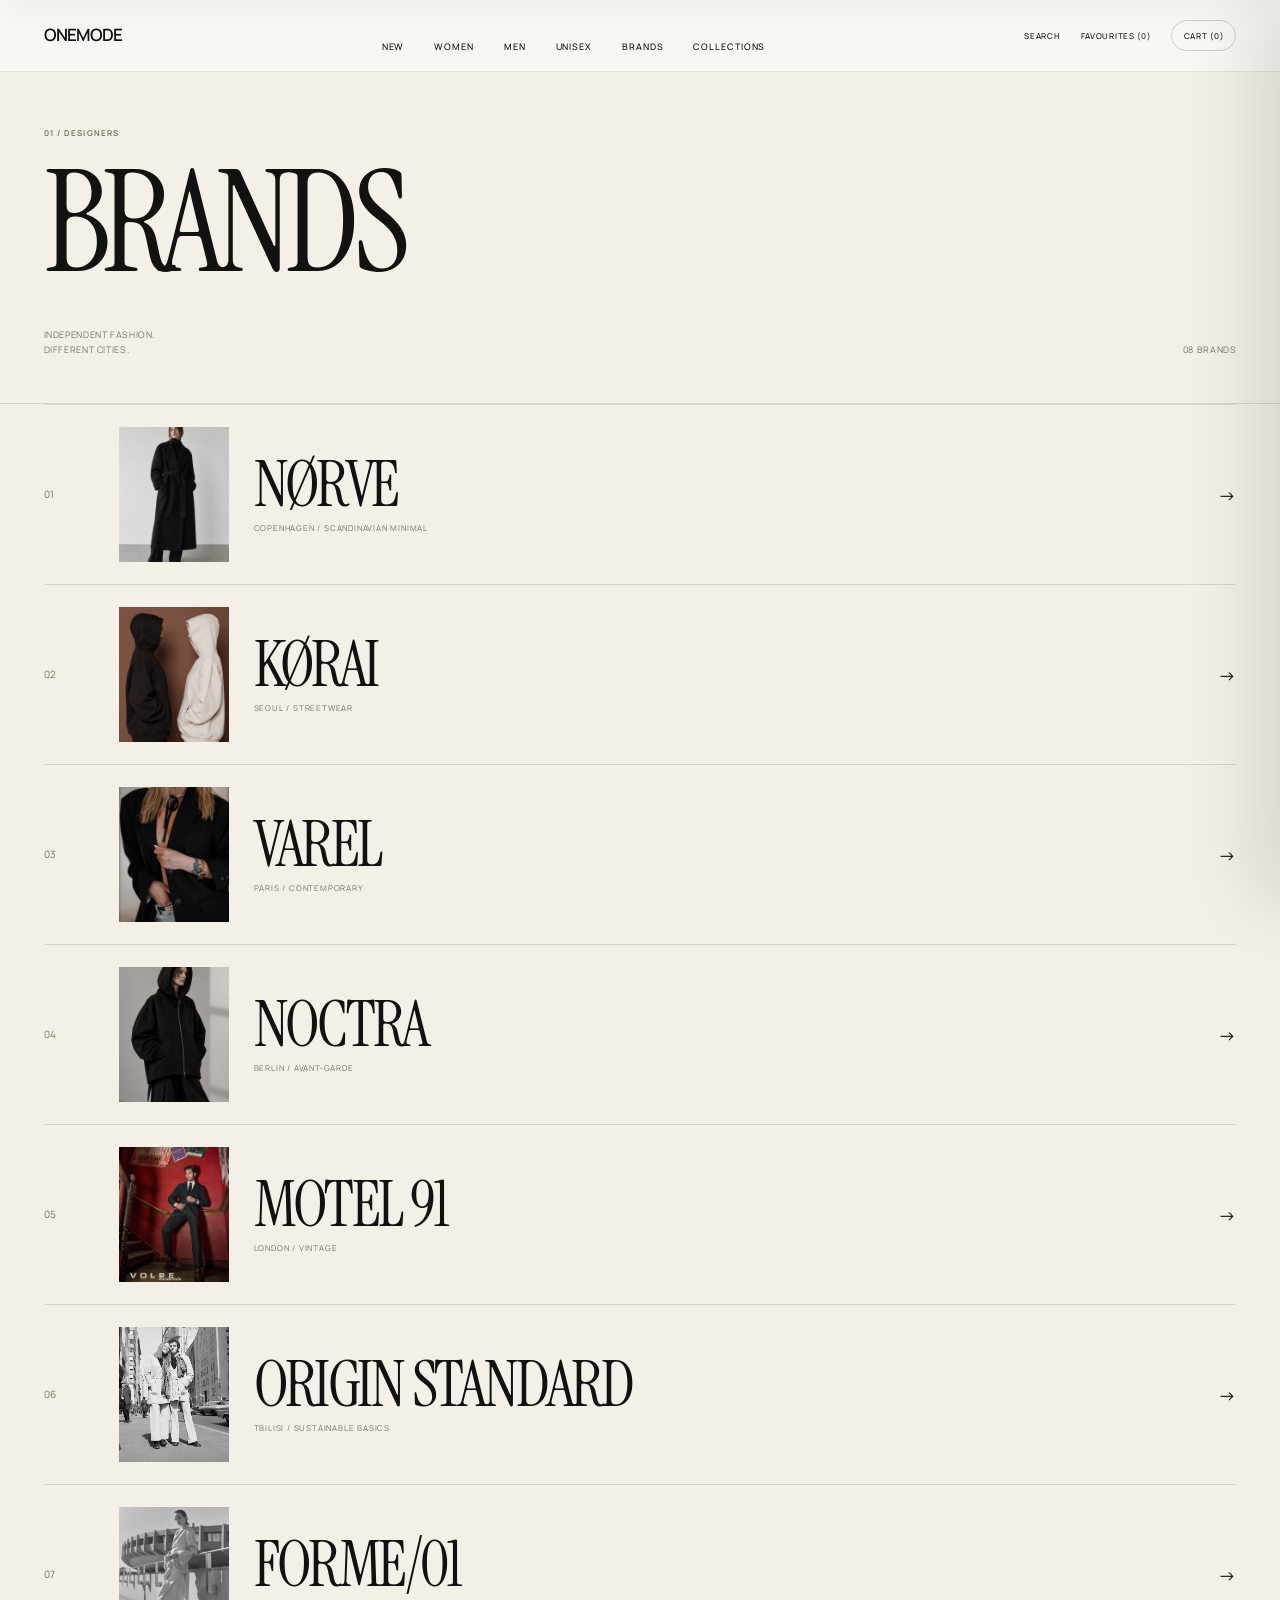
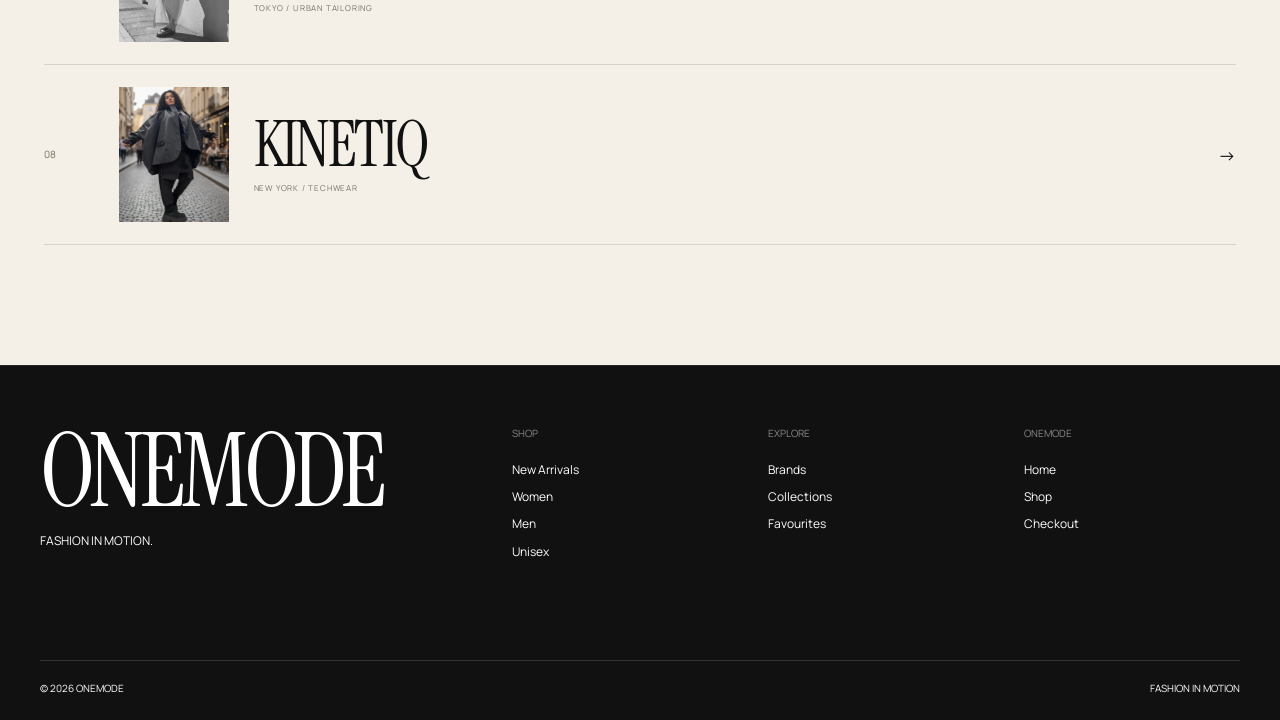
==== brands.html @ fbd58524 "Initial ONEMODE website" ====
<!DOCTYPE html>

<html lang="en">
<head>
<meta charset="utf-8"/>
<meta content="width=device-width, initial-scale=1.0" name="viewport"/><meta content="Discover independent fashion brands from Copenhagen, Seoul, Paris, Berlin, London, Tbilisi, Tokyo and New York." name="description"/>
<title>Brands - ONEMODE</title>
<link href="style.css" rel="stylesheet"/>
<link rel="preconnect" href="https://fonts.googleapis.com">
<link rel="preconnect" href="https://fonts.gstatic.com" crossorigin>

<link
    href="https://fonts.googleapis.com/css2?family=Instrument+Serif:ital@0;1&family=Manrope:wght@400;500;600&display=swap"
    rel="stylesheet"
>
</head>
<body>
<header>
<a class="logo" href="index.html">ONEMODE</a>
<nav>
<a href="shop.html?category=new">NEW</a>
<a href="shop.html?category=women">WOMEN</a>
<a href="shop.html?category=men">MEN</a>
<a href="shop.html?category=unisex">UNISEX</a>
<a href="brands.html">BRANDS</a>
<a href="collections.html">COLLECTIONS</a>
</nav>
<div class="header-actions">
<button id="search-btn" type="button">
                SEARCH
            </button>
<button id="favourites-btn" type="button">
                FAVOURITES (<span id="favourite-count">0</span>)
            </button>
<button id="cart-btn" type="button">
                CART (<span id="cart-count">0</span>)
            </button>
</div>
</header>
<main class="brands-page">
<section class="brands-hero">
<p>01 / DESIGNERS</p>
<h1>BRANDS</h1>
<div class="brands-hero-bottom">
<p>
                    INDEPENDENT FASHION.<br/>
                    DIFFERENT CITIES.
                </p>
<span>08 BRANDS</span>
</div>
</section>
<section class="all-brands-list">
<a class="all-brand-row" href="shop.html?brand=nrove">
<span>01</span><div class="all-brand-image"><img alt="NØRVE fashion" decoding="async" loading="lazy" src="assets/nrove-coat.jpg"/></div>
<div>
<h2>NØRVE</h2>
<p>
                        COPENHAGEN / SCANDINAVIAN MINIMAL
                    </p>
</div>
<span>→</span>
</a>
<a class="all-brand-row" href="shop.html?brand=korai">
<span>02</span><div class="all-brand-image"><img alt="KØRAI fashion" decoding="async" loading="lazy" src="assets/korai-hoodie.jpg"/></div>
<div>
<h2>KØRAI</h2>
<p>
                        SEOUL / STREETWEAR
                    </p>
</div>
<span>→</span>
</a>
<a class="all-brand-row" href="shop.html?brand=varel">
<span>03</span><div class="all-brand-image"><img alt="VAREL fashion" decoding="async" loading="lazy" src="assets/varel-blazer.jpg"/></div>
<div>
<h2>VAREL</h2>
<p>
                        PARIS / CONTEMPORARY
                    </p>
</div>
<span>→</span>
</a>
<a class="all-brand-row" href="shop.html?brand=noctra">
<span>04</span><div class="all-brand-image"><img alt="NOCTRA fashion" decoding="async" loading="lazy" src="assets/noctra-hood-jacket.jpg"/></div>
<div>
<h2>NOCTRA</h2>
<p>
                        BERLIN / AVANT-GARDE
                    </p>
</div>
<span>→</span>
</a>
<a class="all-brand-row" href="shop.html?brand=motel91">
<span>05</span><div class="all-brand-image"><img alt="MOTEL 91 fashion" decoding="async" loading="lazy" src="assets/category-men.jpg"/></div>
<div>
<h2>MOTEL 91</h2>
<p>
                        LONDON / VINTAGE
                    </p>
</div>
<span>→</span>
</a>
<a class="all-brand-row" href="shop.html?brand=origin">
<span>06</span><div class="all-brand-image"><img alt="ORIGIN STANDARD fashion" decoding="async" loading="lazy" src="assets/category-unisex.jpg"/></div>
<div>
<h2>ORIGIN STANDARD</h2>
<p>
                        TBILISI / SUSTAINABLE BASICS
                    </p>
</div>
<span>→</span>
</a>
<a class="all-brand-row" href="shop.html?brand=forme01">
<span>07</span><div class="all-brand-image"><img alt="FORME/01 fashion" decoding="async" loading="lazy" src="assets/spotlight-forme.png"/></div>
<div>
<h2>FORME/01</h2>
<p>
                        TOKYO / URBAN TAILORING
                    </p>
</div>
<span>→</span>
</a>
<a class="all-brand-row" href="shop.html?brand=kinetiq">
<span>08</span><div class="all-brand-image"><img alt="KINETIQ fashion" decoding="async" loading="lazy" src="assets/techwear.png"/></div>
<div>
<h2>KINETIQ</h2>
<p>
                        NEW YORK / TECHWEAR
                    </p>
</div>
<span>→</span>
</a>
</section>
</main>
<!-- CART OVERLAY -->
<footer>
<div class="footer-top">
<div class="footer-brand">
<h2>ONEMODE</h2>
<p>FASHION IN MOTION.</p>
</div>
<div class="footer-column">
<p>SHOP</p>
<a href="shop.html?category=new">New Arrivals</a>
<a href="shop.html?category=women">Women</a>
<a href="shop.html?category=men">Men</a>
<a href="shop.html?category=unisex">Unisex</a>
</div>
<div class="footer-column">
<p>EXPLORE</p>
<a href="brands.html">Brands</a>
<a href="collections.html">Collections</a>
<a href="favourites.html">Favourites</a>
</div>
<div class="footer-column">
<p>ONEMODE</p>
<a href="index.html">Home</a>
<a href="shop.html?category=new">Shop</a>
<a href="checkout.html">Checkout</a>
</div>
</div>
<div class="footer-bottom">
<p>© 2026 ONEMODE</p>
<p>FASHION IN MOTION</p>
</div>
</footer><div class="cart-overlay" id="cart-overlay"></div>
<!-- CART PANEL -->
<aside class="cart-panel" id="cart-panel">
<div class="cart-header">
<h2>YOUR CART</h2>
<button id="cart-close" type="button">
                CLOSE
            </button>
</div>
<div class="cart-items" id="cart-items"></div>
<div class="cart-footer">
<div class="cart-total-row">
<span>TOTAL</span>
<span id="cart-total">
                    $0
                </span>
</div>
<button class="checkout-btn" type="button">
                CHECKOUT →
            </button>
</div>
</aside>
<script src="cart.js"></script>
<script src="products.js"></script>
<script src="script.js"></script>
<script src="favourites.js"></script>
</body>
</html>
---- style.css ----
/* ===================================
   GLOBAL
=================================== */

* {
    margin: 0;
    padding: 0;
    box-sizing: border-box;
}

html {
    scroll-behavior: smooth;
}

body {
    font-family: Arial, sans-serif;
    background-color: #ffffff;
    color: #111111;
}

button,
input {
    font: inherit;
}


/* ===================================
   HEADER
=================================== */

header {
    width: 100%;
    height: 72px;

    display: flex;
    align-items: center;
    justify-content: space-between;

    padding: 0 40px;

    background: #fff;

    border-bottom: 1px solid #e5e5e5;
}

.logo {
    color: #111111;

    font-size: 22px;
    font-weight: 700;

    letter-spacing: -1px;

    text-decoration: none;
}

nav {
    display: flex;
    gap: 28px;
}

nav a {
    color: #111111;

    font-size: 12px;
    font-weight: 500;

    text-decoration: none;
}

.header-actions {
    display: flex;
    gap: 18px;
}

.header-actions button {
    border: none;
    background: none;

    font-size: 11px;

    cursor: pointer;
}



/* ===================================
   FOOTER
=================================== */

footer {
    padding: 60px 40px 24px;

    background: #111;
    color: #fff;
}

.footer-top {
    display: grid;

    grid-template-columns: 2fr 1fr 1fr 1fr;

    gap: 40px;
}

.footer-brand h2 {
    font-size: clamp(50px, 8vw, 120px);

    line-height: 0.9;
    letter-spacing: -0.07em;
}

.footer-brand p {
    margin-top: 14px;

    font-size: 12px;
}

.footer-column {
    display: flex;
    flex-direction: column;

    gap: 10px;
}

.footer-column p {
    margin-bottom: 10px;

    font-size: 10px;

    opacity: 0.5;
}

.footer-column a {
    color: #fff;

    font-size: 12px;

    text-decoration: none;
}

.footer-column a:hover {
    opacity: 0.5;
}

.footer-bottom {
    display: flex;
    justify-content: space-between;

    margin-top: 100px;
    padding-top: 20px;

    border-top: 1px solid #333;

    font-size: 10px;
}


/* ===================================
   SEARCH
=================================== */

.search-panel {
    position: fixed;

    top: 0;
    left: 0;

    width: 100%;
    height: 160px;

    background: #fff;

    border-bottom: 1px solid #ddd;

    z-index: 1000;

    transform: translateY(-100%);

    transition: transform 0.4s ease;
}

.search-panel.active {
    transform: translateY(0);
}

.search-panel-inner {
    height: 100%;

    display: flex;
    align-items: center;

    gap: 30px;

    padding: 0 40px;
}

.search-panel input {
    flex: 1;

    border: none;
    outline: none;

    font-size: 28px;
    font-weight: 500;
}

.search-panel button {
    border: none;

    background: transparent;

    font-size: 11px;

    cursor: pointer;
}

.search-results {
    padding: 0 40px 24px;

    background: #fff;
}

.search-result-item {
    padding: 12px 0;

    border-top: 1px solid #eee;

    display: flex;
    justify-content: space-between;
    align-items: center;

    font-size: 13px;

    cursor: pointer;

    transition: padding-left 0.2s ease;
}

.search-result-item:hover {
    padding-left: 8px;
}

.search-result-item span {
    font-size: 11px;

    opacity: 0.6;
}


/* ===================================
   CART
=================================== */

.cart-overlay {
    position: fixed;

    inset: 0;

    background: rgba(0, 0, 0, 0.25);

    opacity: 0;
    visibility: hidden;

    transition: 0.3s ease;

    z-index: 1999;
}

.cart-overlay.active {
    opacity: 1;
    visibility: visible;
}

.cart-panel {
    position: fixed;

    top: 0;
    right: 0;

    width: 430px;
    max-width: 100%;

    height: 100vh;

    display: flex;
    flex-direction: column;

    background: #fff;

    transform: translateX(100%);

    transition: transform 0.4s ease;

    z-index: 2000;
}

.cart-panel.active {
    transform: translateX(0);
}

.cart-header {
    height: 72px;

    padding: 0 28px;

    display: flex;
    align-items: center;
    justify-content: space-between;

    border-bottom: 1px solid #ddd;
}

.cart-header h2 {
    font-size: 18px;
    font-weight: 500;
}

.cart-header button {
    border: none;

    background: transparent;

    font-size: 10px;

    cursor: pointer;
}

.cart-items {
    flex: 1;

    padding: 24px 28px;

    overflow-y: auto;
}

.cart-item {
    display: grid;

    grid-template-columns: 90px 1fr;

    gap: 18px;

    padding: 20px 0;

    border-bottom: 1px solid #ddd;
}

.cart-item img {
    width: 90px;
    height: 120px;

    object-fit: cover;

    background: #eee;
}

.cart-item-info {
    display: flex;
    flex-direction: column;
}

.cart-item-brand {
    margin-bottom: 7px;

    font-size: 9px;

    letter-spacing: 0.1em;
}

.cart-item-name {
    margin-bottom: 10px;

    font-size: 14px;
    font-weight: 500;
}

.cart-item-size,
.cart-item-price {
    margin-bottom: 6px;

    font-size: 11px;
}

.cart-quantity {
    display: flex;
    align-items: center;

    gap: 14px;

    margin: 8px 0 14px;
}

.cart-quantity button {
    width: 28px;
    height: 28px;

    border: 1px solid #ccc;

    background: #fff;

    cursor: pointer;
}

.cart-quantity span {
    min-width: 18px;

    text-align: center;

    font-size: 11px;
}

.remove-cart-item {
    width: fit-content;

    margin-top: auto;

    border: none;

    background: transparent;

    font-size: 9px;

    text-decoration: underline;

    cursor: pointer;
}

.empty-cart {
    font-size: 12px;

    opacity: 0.5;
}

.cart-footer {
    padding: 24px 28px 28px;

    border-top: 1px solid #ddd;
}

.cart-total-row {
    display: flex;
    justify-content: space-between;

    margin-bottom: 22px;

    font-size: 12px;
}

.checkout-btn {
    width: 100%;

    padding: 19px;

    border: 1px solid #111;

    background: #111;
    color: #fff;

    font-size: 11px;

    letter-spacing: 0.08em;

    cursor: pointer;
}


/* ===================================
   PRODUCT PAGE
=================================== */

.product-page {
    min-height: calc(100vh - 72px);

    display: grid;

    grid-template-columns: 56% 44%;

    background: #f4f1eb;
}


/* PRODUCT LEFT */

.product-gallery {
    padding: 26px 34px 30px;

    display: flex;
    flex-direction: column;

    background: #efede7;

    border-right: 1px solid #d8d4cb;
}

.back-link {
    width: fit-content;

    margin-bottom: 22px;

    color: #756f65;

    font-size: 10px;

    letter-spacing: 0.1em;

    text-decoration: none;

    transition: 0.2s ease;
}

.back-link:hover {
    color: #111;
}

.product-gallery-view {
    width: 100%;

    flex: 1;

    display: flex;
    flex-direction: column;
    justify-content: center;

    gap: 12px;
}

.product-main-image {
    width: 100%;
    height: 590px;

    display: flex;
    align-items: center;
    justify-content: center;

    overflow: hidden;

    background: #f8f6f1;
}

.product-main-image img {
    width: 100%;
    height: 100%;

    object-fit: contain;

    display: block;
}


/* PRODUCT THUMBNAILS */

.product-thumbnails {
    width: 100%;

    display: grid;

    grid-template-columns: repeat(4, 1fr);

    gap: 8px;
}

.product-thumbnails img {
    width: 100%;
    height: 105px;

    object-fit: cover;

    display: block;

    background: #e4e0d8;

    opacity: 0.5;

    border: 1px solid transparent;

    cursor: pointer;

    transition: 0.2s ease;
}

.product-thumbnails img:hover {
    opacity: 0.8;

    transform: translateY(-2px);
}

.product-thumbnails img.active {
    opacity: 1;

    border-color: #6f735c;
}

.image-counter {
    display: flex;
    justify-content: space-between;

    margin-top: 16px;

    color: #817b72;

    font-size: 9px;

    letter-spacing: 0.09em;
}


/* PRODUCT RIGHT */

.product-page-info {
    padding: 58px 62px 48px;

    display: flex;
    flex-direction: column;

    background: #fffdf8;
}

#product-brand {
    width: fit-content;

    margin-bottom: 18px;

    color: #6f735c;

    font-size: 11px;
    font-weight: 600;

    letter-spacing: 0.15em;
}

#product-name {
    max-width: 600px;

    margin-bottom: 24px;

    color: #111;

    font-size: clamp(50px, 5vw, 76px);
    font-weight: 500;

    line-height: 0.9;
    letter-spacing: -0.055em;
}

#product-price {
    width: fit-content;

    padding: 8px 12px;

    margin-bottom: 44px;

    background: #ebe6dc;

    font-size: 16px;
}

#product-description {
    max-width: 440px;

    margin-bottom: 38px;

    color: #625f59;

    font-size: 13px;
    line-height: 1.75;
}


/* PRODUCT SIZE */

.product-option {
    padding-top: 22px;

    margin-bottom: 26px;

    border-top: 1px solid #dedad2;
}

.option-header {
    display: flex;
    justify-content: space-between;
    align-items: center;

    margin-bottom: 14px;
}

.option-header p {
    font-size: 10px;

    letter-spacing: 0.1em;
}

.option-header button {
    border: none;

    background: transparent;

    color: #746d63;

    font-size: 10px;

    text-decoration: underline;

    cursor: pointer;
}

.product-sizes {
    display: grid;

    grid-template-columns: repeat(5, 1fr);

    gap: 7px;
}

.product-sizes button {
    height: 55px;

    border: 1px solid #d7d2ca;

    background: #fffdf8;
    color: #111;

    cursor: pointer;

    transition: 0.2s ease;
}

.product-sizes button:hover {
    background: #f0efe8;

    border-color: #6f735c;
}

.product-sizes button.selected {
    background: #6f735c;
    color: #fff;

    border-color: #6f735c;
}


/* ADD TO CART */

.add-to-cart {
    width: 100%;

    padding: 20px 22px;

    margin-bottom: 34px;

    border: 1px solid #111;

    display: flex;
    align-items: center;
    justify-content: space-between;

    background: #111;
    color: #fff;

    font-size: 11px;

    letter-spacing: 0.09em;

    cursor: pointer;

    transition: 0.25s ease;
}

.add-to-cart:hover {
    background: #6f735c;

    border-color: #6f735c;
}


/* ===================================
   FAVOURITE PRODUCT BUTTON
=================================== */

.favourite-btn {
    width: 100%;

    padding: 16px 20px;

    margin-top: -18px;
    margin-bottom: 28px;

    border: 1px solid #d7d2ca;

    background: transparent;
    color: #111;

    font-size: 10px;

    letter-spacing: 0.08em;

    cursor: pointer;

    transition: 0.2s ease;
}

.favourite-btn:hover {
    background: #f2eee6;
}

.favourite-btn.active {
    background: #6f735c;
    color: #fff;

    border-color: #6f735c;
}


/* ===================================
   PRODUCT ACCORDION
=================================== */

.product-details {
    border-top: 1px solid #dedad2;
}

.detail-item {
    border-bottom: 1px solid #dedad2;
}

.detail-row {
    width: 100%;

    padding: 19px 4px;

    border: none;

    display: flex;
    align-items: center;
    justify-content: space-between;

    background: transparent;
    color: #393733;

    font-size: 10px;

    letter-spacing: 0.08em;

    cursor: pointer;

    transition: 0.2s ease;
}

.detail-row:hover {
    padding-left: 10px;
    padding-right: 10px;

    background: #f2eee6;
}

.detail-icon {
    font-size: 15px;
    font-weight: 300;
}

.detail-content {
    max-height: 0;

    overflow: hidden;

    transition: max-height 0.35s ease;
}

.detail-content p {
    max-width: 430px;

    padding: 0 4px 22px;

    color: #6d6962;

    font-size: 12px;
    line-height: 1.7;
}


/* ===================================
   SIZE GUIDE
=================================== */

.size-guide-overlay {
    position: fixed;

    inset: 0;

    background: rgba(0, 0, 0, 0.28);

    opacity: 0;
    visibility: hidden;

    transition: 0.3s ease;

    z-index: 2999;
}

.size-guide-overlay.active {
    opacity: 1;
    visibility: visible;
}

.size-guide-modal {
    position: fixed;

    top: 50%;
    left: 50%;

    width: min(700px, calc(100% - 40px));

    background: #fffdf8;

    transform: translate(-50%, -46%) scale(0.98);

    opacity: 0;
    visibility: hidden;

    transition: 0.3s ease;

    z-index: 3000;
}

.size-guide-modal.active {
    transform: translate(-50%, -50%) scale(1);

    opacity: 1;
    visibility: visible;
}

.size-guide-header {
    padding: 24px 28px;

    display: flex;
    align-items: center;
    justify-content: space-between;

    border-bottom: 1px solid #dedad2;
}

.size-guide-header h2 {
    font-size: 18px;
    font-weight: 500;
}

.size-guide-header button {
    border: none;

    background: transparent;

    font-size: 10px;

    cursor: pointer;
}

.size-guide-content {
    padding: 28px;
}

.size-guide-row {
    padding: 16px 0;

    display: grid;

    grid-template-columns: 0.7fr 1fr 1fr 1fr;

    gap: 20px;

    border-bottom: 1px solid #e3dfd7;

    font-size: 11px;
}

.size-guide-title {
    color: #6f735c;

    font-size: 9px;

    letter-spacing: 0.08em;
}


/* ===================================
   SHOP PAGE
=================================== */

.shop-page {
    min-height: 100vh;

    background: #fffdf8;
}

.shop-heading {
    padding: 55px 40px 38px;

    border-bottom: 1px solid #ddd8cf;
}

#shop-index {
    margin-bottom: 40px;

    color: #6f735c;

    font-size: 10px;

    letter-spacing: 0.1em;
}

#shop-title {
    margin-bottom: 55px;

    font-size: clamp(80px, 13vw, 190px);
    font-weight: 600;

    line-height: 0.78;
    letter-spacing: -0.07em;
}

.shop-heading-bottom {
    display: flex;
    justify-content: space-between;
    align-items: center;
}

#shop-count {
    font-size: 10px;

    letter-spacing: 0.08em;
}

#filter-btn {
    border: none;

    background: transparent;

    font-size: 10px;

    letter-spacing: 0.08em;

    cursor: pointer;
}


/* SHOP PRODUCTS */

.shop-products-grid {
    display: grid;

    grid-template-columns: repeat(4, 1fr);

    gap: 1px;

    background: #ddd8cf;

    border-bottom: 1px solid #ddd8cf;
}

.shop-product-card {
    padding: 18px;

    display: block;

    background: #fffdf8;

    color: #111;

    text-decoration: none;
}

.shop-product-image {
    width: 100%;

    aspect-ratio: 3 / 4;

    margin-bottom: 18px;

    overflow: hidden;

    background: #efede7;
}

.shop-product-image img {
    width: 100%;
    height: 100%;

    object-fit: cover;

    display: block;

    transition: transform 0.5s ease;
}

.shop-product-card:hover img {
    transform: scale(1.025);
}

.shop-product-info {
    display: flex;
    justify-content: space-between;
    align-items: flex-start;

    gap: 20px;
}

.shop-product-brand {
    margin-bottom: 7px;

    color: #6f735c;

    font-size: 9px;

    letter-spacing: 0.1em;
}

.shop-product-info h2 {
    font-size: 13px;
    font-weight: 500;
}

.shop-product-info > span {
    font-size: 11px;
}

.shop-empty {
    padding: 80px 40px;

    background: #fffdf8;

    font-size: 12px;
}


/* ===================================
   SHOP FILTERS
=================================== */

.filter-panel {
    display: none;

    grid-template-columns: 1fr 1fr auto;

    gap: 60px;

    margin-top: 35px;
    padding-top: 30px;

    border-top: 1px solid #ddd8cf;
}

.filter-panel.active {
    display: grid;
}

.filter-group {
    display: flex;
    flex-direction: column;

    gap: 12px;
}

.filter-group > p {
    margin-bottom: 8px;

    color: #6f735c;

    font-size: 9px;

    letter-spacing: 0.1em;
}

.filter-group label {
    width: fit-content;

    display: flex;
    align-items: center;

    gap: 8px;

    font-size: 11px;

    cursor: pointer;
}

.filter-group input {
    accent-color: #6f735c;
}

.price-filter {
    width: fit-content;

    padding: 0;

    border: none;

    background: transparent;

    font-size: 11px;

    cursor: pointer;
}

.price-filter.active {
    color: #6f735c;

    text-decoration: underline;
}

.filter-actions {
    display: flex;
    flex-direction: column;
    justify-content: flex-end;

    gap: 8px;
}

.filter-actions button {
    min-width: 150px;

    padding: 14px 18px;

    border: 1px solid #111;

    background: transparent;

    font-size: 10px;

    cursor: pointer;
}

#apply-filters {
    background: #111;
    color: #fff;
}


/* ===================================
   BRANDS PAGE
=================================== */

.brands-page {
    min-height: 100vh;

    background: #fffdf8;
}

.brands-hero {
    padding: 55px 40px 45px;

    border-bottom: 1px solid #ddd8cf;
}

.brands-hero > p {
    margin-bottom: 42px;

    color: #6f735c;

    font-size: 10px;

    letter-spacing: 0.1em;
}

.brands-hero h1 {
    margin-bottom: 55px;

    font-size: clamp(100px, 16vw, 230px);
    font-weight: 600;

    line-height: 0.78;
    letter-spacing: -0.075em;
}

.brands-hero-bottom {
    display: flex;
    justify-content: space-between;
    align-items: flex-end;

    gap: 30px;
}

.brands-hero-bottom p,
.brands-hero-bottom span {
    font-size: 10px;

    line-height: 1.5;
    letter-spacing: 0.08em;
}

.all-brands-list {
    padding: 0 40px 100px;
}

.all-brand-row {
    display: grid;

    grid-template-columns: 70px 1fr 40px;

    align-items: center;

    gap: 20px;

    padding: 30px 0;

    border-bottom: 1px solid #ddd8cf;

    color: #111;

    text-decoration: none;

    transition: 0.3s ease;
}

.all-brand-row:first-child {
    border-top: 1px solid #ddd8cf;
}

.all-brand-row > span {
    color: #6f735c;

    font-size: 10px;
}

.all-brand-row > span:last-child {
    color: #111;

    font-size: 18px;

    text-align: right;

    transition: transform 0.3s ease;
}

.all-brand-row h2 {
    margin-bottom: 8px;

    font-size: clamp(38px, 5vw, 72px);
    font-weight: 500;

    line-height: 0.9;
    letter-spacing: -0.05em;
}

.all-brand-row p {
    color: #777168;

    font-size: 9px;

    letter-spacing: 0.09em;
}

.all-brand-row:hover {
    padding-left: 14px;

    background: #f3efe7;
}

.all-brand-row:hover > span:last-child {
    transform: translateX(5px);
}


/* ===================================
   COLLECTIONS PAGE
=================================== */

.collections-page {
    min-height: 100vh;

    background: #fffdf8;
}

.collections-hero {
    padding: 55px 40px 45px;

    border-bottom: 1px solid #ddd8cf;
}

.collections-hero > p {
    margin-bottom: 42px;

    color: #6f735c;

    font-size: 10px;

    letter-spacing: 0.1em;
}

.collections-hero h1 {
    margin-bottom: 55px;

    font-size: clamp(90px, 14vw, 210px);
    font-weight: 600;

    line-height: 0.78;
    letter-spacing: -0.075em;
}

.collections-hero-bottom {
    display: flex;
    justify-content: space-between;
    align-items: flex-end;

    gap: 30px;
}

.collections-hero-bottom p,
.collections-hero-bottom span {
    font-size: 10px;

    line-height: 1.5;

    letter-spacing: 0.08em;
}

.collections-grid {
    display: grid;

    grid-template-columns: 1.35fr 1fr;
    grid-template-rows: repeat(2, 480px);

    gap: 1px;

    background: #ddd8cf;
}

.collection-card {
    position: relative;

    overflow: hidden;

    background: #ddd8cf;

    color: #fff;

    text-decoration: none;
}

.collection-large {
    grid-row: span 2;
}

.collection-card img {
    width: 100%;
    height: 100%;

    object-fit: cover;

    display: block;

    transition: transform 0.7s ease;
}

.collection-card:hover img {
    transform: scale(1.035);
}

.collection-card::after {
    content: "";

    position: absolute;

    inset: 0;

    background: linear-gradient(
        to top,
        rgba(0, 0, 0, 0.68),
        rgba(0, 0, 0, 0.06) 60%
    );
}

.collection-card-overlay {
    position: absolute;

    left: 24px;
    right: 24px;
    bottom: 24px;

    z-index: 2;

    display: grid;

    grid-template-columns: 40px 1fr auto;

    gap: 20px;

    align-items: end;
}

.collection-card-overlay > span {
    font-size: 10px;

    letter-spacing: 0.08em;
}

.collection-card-overlay > span:last-child {
    font-size: 20px;

    transition: transform 0.3s ease;
}

.collection-card:hover
.collection-card-overlay > span:last-child {
    transform: translateX(5px);
}

.collection-card-overlay p {
    margin-bottom: 8px;

    font-size: 9px;

    letter-spacing: 0.1em;

    opacity: 0.75;
}

.collection-card-overlay h2 {
    font-size: clamp(38px, 5vw, 76px);
    font-weight: 500;

    line-height: 0.88;
    letter-spacing: -0.05em;
}

.collection-large .collection-card-overlay h2 {
    font-size: clamp(60px, 7vw, 110px);
}


/* ===================================
   CHECKOUT PAGE
=================================== */

.checkout-page {
    min-height: calc(100vh - 72px);

    display: grid;

    grid-template-columns: 1.15fr 0.85fr;

    background: #fffdf8;
}

.checkout-form-section {
    padding: 55px 50px 90px;

    border-right: 1px solid #ddd8cf;
}

.checkout-heading > p {
    margin-bottom: 35px;

    color: #6f735c;

    font-size: 10px;

    letter-spacing: 0.1em;
}

.checkout-heading h1 {
    margin-bottom: 70px;

    font-size: clamp(65px, 7vw, 110px);
    font-weight: 500;

    line-height: 0.84;
    letter-spacing: -0.06em;
}

.checkout-form {
    max-width: 720px;
}

.checkout-block {
    margin-bottom: 55px;
}

.checkout-block h2 {
    margin-bottom: 20px;

    font-size: 11px;

    letter-spacing: 0.1em;
}

.checkout-form input {
    width: 100%;

    padding: 18px 0;

    margin-bottom: 10px;

    border: none;
    border-bottom: 1px solid #cfcac1;

    outline: none;

    background: transparent;

    font-size: 11px;
}

.checkout-fields.two-columns {
    display: grid;

    grid-template-columns: 1fr 1fr;

    gap: 24px;
}

.payment-placeholder {
    display: flex;
    justify-content: space-between;

    padding: 22px;

    border: 1px solid #d8d4cb;

    font-size: 10px;
}

.payment-placeholder span {
    color: #6f735c;
}

.checkout-demo-note {
    margin-top: 12px;

    color: #777168;

    font-size: 10px;
}

.place-order-btn {
    width: 100%;

    padding: 21px 22px;

    display: flex;
    justify-content: space-between;

    border: 1px solid #111;

    background: #111;
    color: #fff;

    font-size: 11px;

    letter-spacing: 0.08em;

    cursor: pointer;

    transition: 0.25s ease;
}

.place-order-btn:hover {
    background: #6f735c;

    border-color: #6f735c;
}


/* CHECKOUT SUMMARY */

.checkout-summary {
    padding: 55px 40px;

    background: #f1eee7;
}

.checkout-summary-header {
    display: flex;
    justify-content: space-between;

    margin-bottom: 35px;

    font-size: 10px;
}

.checkout-summary-header a {
    color: #111;

    text-decoration: underline;
}

.checkout-summary-item {
    display: grid;

    grid-template-columns: 90px 1fr auto;

    gap: 18px;

    padding: 20px 0;

    border-bottom: 1px solid #d4d0c7;
}

.checkout-summary-item img {
    width: 90px;
    height: 120px;

    object-fit: cover;

    background: #ddd;
}

.checkout-summary-info h3 {
    margin: 5px 0 12px;

    font-size: 13px;
    font-weight: 500;
}

.checkout-summary-info p {
    margin-bottom: 5px;

    color: #6d6962;

    font-size: 9px;
}

.checkout-item-brand {
    color: #6f735c !important;

    letter-spacing: 0.08em;
}

.checkout-item-price {
    font-size: 11px;
}

.checkout-summary-totals {
    margin-top: 35px;
}

.checkout-summary-totals > div {
    display: flex;
    justify-content: space-between;

    padding: 12px 0;

    font-size: 10px;
}

.checkout-total {
    margin-top: 8px;

    padding-top: 20px !important;

    border-top: 1px solid #bbb6ad;

    font-size: 14px !important;
    font-weight: 600;
}

.checkout-empty {
    padding: 50px 0;

    font-size: 11px;

    opacity: 0.55;
}


/* ===================================
   ORDER CONFIRMATION
=================================== */

.order-confirmation {
    position: fixed;

    inset: 0;

    padding: 20px;

    display: flex;
    align-items: center;
    justify-content: center;

    background: rgba(17, 17, 17, 0.55);

    opacity: 0;
    visibility: hidden;

    transition: 0.3s ease;

    z-index: 5000;
}

.order-confirmation.active {
    opacity: 1;
    visibility: visible;
}

.order-confirmation-box {
    width: min(760px, 100%);

    padding: 55px;

    background: #fffdf8;

    transform: translateY(20px);

    transition: 0.3s ease;
}

.order-confirmation.active
.order-confirmation-box {
    transform: translateY(0);
}

.order-confirmation-index {
    margin-bottom: 45px;

    color: #6f735c;

    font-size: 10px;

    letter-spacing: 0.12em;
}

.order-confirmation-box h2 {
    margin-bottom: 35px;

    font-size: clamp(55px, 7vw, 100px);
    font-weight: 500;

    line-height: 0.86;
    letter-spacing: -0.06em;
}

.order-confirmation-number {
    margin-bottom: 16px;

    font-size: 11px;

    letter-spacing: 0.1em;
}

.order-confirmation-number span {
    color: #6f735c;
}

.order-confirmation-text {
    max-width: 430px;

    margin-bottom: 40px;

    color: #6d6962;

    font-size: 12px;
    line-height: 1.7;
}

.order-home-btn {
    width: 100%;

    padding: 20px 22px;

    display: flex;
    justify-content: space-between;

    background: #111;
    color: #fff;

    font-size: 10px;

    letter-spacing: 0.09em;

    text-decoration: none;
}


/* ===================================
   FAVOURITES PAGE
=================================== */

.favourites-page {
    min-height: calc(100vh - 72px);

    background: #fffdf8;
}

.favourites-heading {
    padding: 55px 40px 40px;

    border-bottom: 1px solid #ddd8cf;
}

.favourites-heading > p {
    margin-bottom: 42px;

    color: #6f735c;

    font-size: 10px;

    letter-spacing: 0.1em;
}

.favourites-heading h1 {
    margin-bottom: 55px;

    font-size: clamp(80px, 13vw, 190px);
    font-weight: 600;

    line-height: 0.78;
    letter-spacing: -0.07em;
}

.favourites-heading-bottom {
    display: flex;
    align-items: center;
    justify-content: space-between;

    gap: 30px;
}

.favourites-heading-bottom p,
.favourites-heading-bottom a {
    font-size: 10px;

    letter-spacing: 0.08em;
}

.favourites-heading-bottom a {
    padding-bottom: 3px;

    border-bottom: 1px solid #111;

    color: #111;

    text-decoration: none;
}

.favourites-grid {
    display: grid;

    grid-template-columns: repeat(4, 1fr);

    gap: 1px;

    background: #ddd8cf;

    border-bottom: 1px solid #ddd8cf;
}

.favourite-product-card {
    position: relative;

    padding: 18px;

    background: #fffdf8;
}

.favourite-product-link {
    color: #111;

    text-decoration: none;
}

.favourite-product-image {
    width: 100%;

    aspect-ratio: 3 / 4;

    margin-bottom: 18px;

    overflow: hidden;

    background: #efede7;
}

.favourite-product-image img {
    width: 100%;
    height: 100%;

    object-fit: cover;

    display: block;

    transition: transform 0.5s ease;
}

.favourite-product-card:hover
.favourite-product-image img {
    transform: scale(1.025);
}

.favourite-product-info {
    display: flex;
    justify-content: space-between;
    align-items: flex-start;

    gap: 20px;

    padding-bottom: 18px;
}

.favourite-product-info p {
    margin-bottom: 7px;

    color: #6f735c;

    font-size: 9px;

    letter-spacing: 0.1em;
}

.favourite-product-info h2 {
    font-size: 13px;
    font-weight: 500;
}

.favourite-product-info > span {
    font-size: 11px;
}

.remove-favourite {
    width: 100%;

    padding: 12px 0;

    border: none;
    border-top: 1px solid #ddd8cf;

    background: transparent;

    text-align: left;

    font-size: 9px;

    letter-spacing: 0.08em;

    cursor: pointer;

    transition: 0.2s ease;
}

.remove-favourite:hover {
    padding-left: 6px;

    color: #6f735c;
}

.favourites-empty {
    grid-column: 1 / -1;

    min-height: 420px;

    padding: 70px 40px;

    background: #fffdf8;
}

.favourites-empty p {
    margin-bottom: 25px;

    font-size: 12px;
}

.favourites-empty a {
    color: #111;

    font-size: 10px;

    letter-spacing: 0.08em;

    text-decoration: underline;
}


/* ===================================
   MAIN RESPONSIVE
=================================== */

@media (max-width: 1000px) {

    .product-page {
        grid-template-columns: 1fr;
    }

    .product-gallery {
        border-right: none;

        border-bottom: 1px solid #d8d4cb;
    }

    .product-main-image {
        height: 650px;
    }

    .product-page-info {
        padding: 55px 40px;
    }

}


@media (max-width: 900px) {

    header {
        padding: 0 20px;
    }

    nav {
        display: none;
    }

    .header-actions {
        gap: 12px;
    }


    /* HOME */

    .hero {
        padding: 24px 20px 30px;
    }

    .hero-title h1 {
        font-size: clamp(54px, 15vw, 110px);
    }

    .hero-visual img {
        width: 100%;
        min-width: 0;

        height: 420px;
    }

    .products-grid {
        grid-template-columns: repeat(2, 1fr);
    }

    .categories-grid {
        grid-template-columns: 1fr;
    }

    .category-card {
        height: 520px;
    }

    .editorial,
    .brand-spotlight,
    .newsletter {
        grid-template-columns: 1fr;
    }

    .editorial {
        min-height: auto;
    }

    .editorial-image {
        height: 600px;
    }

    .trending-grid {
        grid-template-columns: 1fr;
        grid-template-rows: auto;
    }

    .trend-large {
        grid-row: auto;
    }

    .trend-card {
        height: 500px;
    }

    .footer-top {
        grid-template-columns: 1fr 1fr;
    }


    /* SHOP */

    .shop-products-grid {
        grid-template-columns: repeat(2, 1fr);
    }


    /* COLLECTIONS */

    .collections-grid {
        grid-template-columns: 1fr;

        grid-template-rows: none;
    }

    .collection-card,
    .collection-large {
        height: 600px;

        grid-row: auto;
    }


    /* CHECKOUT */

    .checkout-page {
        grid-template-columns: 1fr;
    }

    .checkout-form-section {
        border-right: none;

        border-bottom: 1px solid #ddd8cf;
    }


    /* FAVOURITES */

    .favourites-grid {
        grid-template-columns: repeat(2, 1fr);
    }

}


@media (max-width: 700px) {

    .filter-panel.active {
        grid-template-columns: 1fr;

        gap: 30px;
    }

    .filter-actions {
        flex-direction: row;
    }


    /* BRANDS */

    .brands-hero {
        padding: 40px 20px 35px;
    }

    .brands-hero h1 {
        margin-bottom: 40px;

        font-size: 24vw;
    }

    .brands-hero-bottom {
        flex-direction: column;

        align-items: flex-start;
    }

    .all-brands-list {
        padding: 0 20px 70px;
    }

    .all-brand-row {
        grid-template-columns: 35px 1fr 25px;

        gap: 10px;

        padding: 24px 0;
    }

    .all-brand-row h2 {
        font-size: 11vw;
    }

}


@media (max-width: 600px) {

    header {
        height: 64px;
    }

    .logo {
        font-size: 18px;
    }

    .header-actions button:nth-child(1),
    .header-actions button:nth-child(2) {
        display: none;
    }


    /* HOME */

    .hero {
        min-height: calc(100vh - 64px);
    }

    .hero-top {
        font-size: 9px;
    }

    .hero-title h1 {
        font-size: 18vw;

        line-height: 0.85;
    }

    .hero-bottom {
        flex-direction: column;

        align-items: flex-start;

        gap: 20px;
    }

    .new-arrivals,
    .featured-brands,
    .shop-categories,
    .trending-products {
        padding: 70px 20px;
    }

    .section-header {
        grid-template-columns: 40px 1fr;

        gap: 10px;
    }

    .section-header a {
        grid-column: 2;

        margin-top: 10px;
    }

    .section-header h2 {
        font-size: 36px;
    }

    .products-grid {
        grid-template-columns: 1fr;
    }

    .brand-row {
        grid-template-columns: 40px 1fr;

        gap: 10px;
    }

    .brand-row p {
        grid-column: 2;
    }

    .brand-row h3 {
        font-size: 30px;
    }

    .editorial-content,
    .spotlight-content {
        min-height: 500px;

        padding: 30px 20px;
    }

    .newsletter {
        padding: 80px 20px;
    }

    footer {
        padding: 50px 20px 20px;
    }

    .footer-top {
        grid-template-columns: 1fr;
    }

    .footer-bottom {
        flex-direction: column;

        gap: 8px;
    }


    /* PRODUCT */

    .product-gallery {
        padding: 20px;
    }

    .product-main-image {
        height: 460px;
    }

    .product-thumbnails img {
        height: 80px;
    }

    .product-page-info {
        padding: 42px 20px;
    }

    #product-name {
        font-size: 48px;
    }

    .product-sizes button {
        height: 48px;
    }


    /* SIZE GUIDE */

    .size-guide-content {
        overflow-x: auto;
    }

    .size-guide-row {
        min-width: 560px;
    }


    /* SHOP */

    .shop-heading {
        padding: 40px 20px 30px;
    }

    #shop-title {
        margin-bottom: 40px;

        font-size: 24vw;
    }

    .shop-products-grid {
        grid-template-columns: 1fr;
    }


    /* COLLECTIONS */

    .collections-hero {
        padding: 40px 20px 35px;
    }

    .collections-hero h1 {
        margin-bottom: 40px;

        font-size: 20vw;
    }

    .collections-hero-bottom {
        flex-direction: column;

        align-items: flex-start;
    }

    .collection-card,
    .collection-large {
        height: 480px;
    }

    .collection-card-overlay {
        left: 18px;
        right: 18px;
        bottom: 18px;

        grid-template-columns: 30px 1fr 20px;

        gap: 10px;
    }

    .collection-card-overlay h2,
    .collection-large .collection-card-overlay h2 {
        font-size: 12vw;
    }


    /* CHECKOUT */

    .checkout-form-section,
    .checkout-summary {
        padding: 40px 20px;
    }

    .checkout-fields.two-columns {
        grid-template-columns: 1fr;

        gap: 0;
    }

    .checkout-summary-item {
        grid-template-columns: 75px 1fr auto;
    }

    .checkout-summary-item img {
        width: 75px;
        height: 100px;
    }


    /* ORDER CONFIRMATION */

    .order-confirmation-box {
        padding: 35px 24px;
    }


    /* FAVOURITES */

    .favourites-heading {
        padding: 40px 20px 30px;
    }

    .favourites-heading h1 {
        margin-bottom: 40px;

        font-size: 20vw;
    }

    .favourites-grid {
        grid-template-columns: 1fr;
    }

}

/* ===================================
   MOBILE MENU
=================================== */

#mobile-menu-btn {
    display: none;
}

.mobile-menu-overlay {
    position: fixed;

    inset: 0;

    background: rgba(0, 0, 0, 0.3);

    opacity: 0;
    visibility: hidden;

    transition: 0.3s ease;

    z-index: 3998;
}

.mobile-menu-overlay.active {
    opacity: 1;
    visibility: visible;
}

.mobile-menu {
    position: fixed;

    top: 0;
    right: 0;

    width: min(430px, 100%);
    height: 100vh;

    padding: 0 28px 28px;

    display: flex;
    flex-direction: column;

    background: #fffdf8;

    transform: translateX(100%);

    transition: transform 0.4s ease;

    z-index: 3999;
}

.mobile-menu.active {
    transform: translateX(0);
}

.mobile-menu-header {
    height: 72px;

    display: flex;
    align-items: center;
    justify-content: space-between;

    border-bottom: 1px solid #ddd8cf;
}

.mobile-menu-header span {
    font-size: 18px;
    font-weight: 700;

    letter-spacing: -0.04em;
}

.mobile-menu-header button {
    border: none;

    background: transparent;

    font-size: 10px;

    cursor: pointer;
}

.mobile-menu-nav {
    display: flex;
    flex-direction: column;

    gap: 0;

    padding-top: 25px;
}

.mobile-menu-nav a {
    padding: 18px 0;

    border-bottom: 1px solid #ddd8cf;

    color: #111;

    font-size: clamp(34px, 8vw, 52px);
    font-weight: 500;

    line-height: 1;

    letter-spacing: -0.05em;

    text-decoration: none;
}

.mobile-menu-bottom {
    margin-top: auto;
    padding-top: 30px;

    display: flex;
    justify-content: space-between;
    align-items: flex-end;

    gap: 20px;

    font-size: 9px;

    letter-spacing: 0.08em;
}

.mobile-menu-bottom a {
    color: #111;

    text-decoration: underline;
}

body.menu-open {
    overflow: hidden;
}


@media (max-width: 900px) {

    #mobile-menu-btn {
        display: block;
    }

}


@media (max-width: 600px) {

    .mobile-menu-header {
        height: 64px;
    }

    .mobile-menu {
        padding: 0 20px 24px;
    }

}

/* ===================================
   MOBILE HOME FINAL FIX
=================================== */

@media (max-width: 900px) {

    /* HEADER */

    #search-btn,
    #favourites-btn {
        display: none;
    }

    .header-actions {
        align-items: center;
        gap: 18px;
    }

    #mobile-menu-btn {
        display: block;
    }


    /* HERO */

    .hero-title h1 {
        font-size: clamp(58px, 13vw, 90px);
        line-height: 0.86;
        letter-spacing: -0.065em;
    }

    .hero-visual img {
        width: 100%;
        min-width: 0;

        height: auto;
        aspect-ratio: 4 / 5;

        object-fit: cover;
    }

}

/* ===================================
   MOBILE FOOTER FINAL
=================================== */

@media (max-width: 700px) {

    footer {
        padding: 55px 30px 30px;
    }

    .footer-top {
        grid-template-columns: 1fr 1fr;
        gap: 55px 40px;
    }

    .footer-brand h2 {
        font-size: 52px;
    }

    .footer-bottom {
        margin-top: 90px;
        padding-top: 22px;
        padding-bottom: 10px;
    }

}

@media (max-width: 430px) {

    .footer-top {
        grid-template-columns: 1fr;
        gap: 45px;
    }

}

/* MOBILE HEADER BUTTONS */

@media (max-width: 900px) {

    #search-btn {
        display: none;
    }

    #favourites-btn {
        display: block;
    }

    #mobile-menu-btn {
        display: block;
    }

}/* ===================================
   NEWSLETTER STATE
=================================== */

.newsletter-form input.newsletter-error {
    color: #9b2f2f;
}

.newsletter-form input.newsletter-error::placeholder {
    color: #9b2f2f;
}

.newsletter-form button {
    transition: opacity 0.2s ease;
}

.newsletter-form button:hover {
    opacity: 0.55;
}

/* ===================================
   CHECKOUT PRODUCT VISUAL
=================================== */

.checkout-visual {
    position: relative;

    width: 100%;
    height: 520px;

    margin-bottom: 42px;

    overflow: hidden;

    background: #111;
}

.checkout-visual img {
    width: 100%;
    height: 100%;

    display: block;

    object-fit: cover;

    transition: transform 0.7s ease;
}

.checkout-visual:hover img {
    transform: scale(1.025);
}

.checkout-visual::after {
    content: "";

    position: absolute;

    inset: 0;

    background: linear-gradient(
        to top,
        rgba(0, 0, 0, 0.62),
        rgba(0, 0, 0, 0.02) 65%
    );
}

.checkout-visual-overlay {
    position: absolute;

    left: 24px;
    right: 24px;
    bottom: 24px;

    z-index: 2;

    color: #fff;
}

.checkout-visual-overlay p {
    margin-bottom: 8px;

    font-size: 9px;

    letter-spacing: 0.12em;

    opacity: 0.75;
}

.checkout-visual-overlay h2 {
    max-width: 420px;

    font-size: clamp(
        36px,
        4vw,
        64px
    );

    font-weight: 500;

    line-height: 0.9;

    letter-spacing: -0.05em;
}


/* MOBILE */

@media (max-width: 900px) {

    .checkout-visual {
        height: 600px;
    }

}

@media (max-width: 600px) {

    .checkout-visual {
        height: 440px;

        margin-bottom: 30px;
    }

    .checkout-visual-overlay {
        left: 18px;
        right: 18px;
        bottom: 18px;
    }

    .checkout-visual-overlay h2 {
        font-size: 40px;
    }

}



/* ===================================
   FINAL SITE POLISH
=================================== */

html {
    background: #fffdf8;
}

body {
    overflow-x: hidden;
}

::selection {
    background: #111;
    color: #fff;
}

a,
button,
input,
select {
    -webkit-tap-highlight-color: transparent;
}

button,
select {
    font-family: inherit;
}

a:focus-visible,
button:focus-visible,
input:focus-visible,
select:focus-visible {
    outline: 1px solid #111;
    outline-offset: 4px;
}

header {
    position: sticky;
    top: 0;
    z-index: 900;
    background: rgba(255, 255, 255, 0.96);
    backdrop-filter: blur(12px);
}

header nav a {
    position: relative;
    padding-bottom: 4px;
}

header nav a::after {
    content: "";
    position: absolute;
    left: 0;
    right: 100%;
    bottom: 0;
    height: 1px;
    background: #111;
    transition: right 0.25s ease;
}

header nav a:hover::after,
header nav a.active::after {
    right: 0;
}

.product-card,
.shop-product-card,
.related-product-card,
.favourite-product-card {
    transition:
        transform 0.25s ease,
        background 0.25s ease;
}

.product-card:hover,
.shop-product-card:hover,
.related-product-card:hover {
    transform: translateY(-3px);
}

.shop-empty {
    grid-column: 1 / -1;
    min-height: 260px;
    display: flex;
    flex-direction: column;
    justify-content: center;
    gap: 10px;
}

.shop-empty p {
    font-size: 13px;
    font-weight: 500;
}

.shop-empty span {
    color: #777168;
    font-size: 10px;
    letter-spacing: 0.06em;
}


/* SHOP CONTROLS */

.shop-controls {
    display: flex;
    align-items: center;
    gap: 22px;
}

#sort-select {
    appearance: none;
    border: none;
    border-bottom: 1px solid #cfcac1;
    border-radius: 0;
    padding: 8px 26px 8px 0;
    background:
        linear-gradient(45deg, transparent 50%, #111 50%)
        calc(100% - 7px) 50% / 5px 5px no-repeat,
        linear-gradient(135deg, #111 50%, transparent 50%)
        calc(100% - 3px) 50% / 5px 5px no-repeat;
    color: #111;
    font-size: 10px;
    letter-spacing: 0.06em;
    cursor: pointer;
}


/* BRAND INDEX IMAGERY */

.all-brand-row {
    grid-template-columns: 56px 104px 1fr 30px;
    gap: 24px;
}

.all-brand-image {
    width: 104px;
    height: 126px;
    overflow: hidden;
    background: #e8e4dc;
}

.all-brand-image img {
    width: 100%;
    height: 100%;
    display: block;
    object-fit: cover;
    transition: transform 0.45s ease;
}

.all-brand-row:hover .all-brand-image img {
    transform: scale(1.05);
}


/* SINGLE-IMAGE PRODUCT */

.product-thumbnails.single-image {
    display: none;
}


/* RELATED PRODUCTS */

.related-products {
    padding: 105px 40px 120px;
    background: #fffdf8;
    border-top: 1px solid #ddd8cf;
}

.related-products-header {
    display: grid;
    grid-template-columns: 80px 1fr auto;
    align-items: end;
    margin-bottom: 40px;
}

.related-products-header p,
.related-products-header a {
    font-size: 10px;
    letter-spacing: 0.08em;
}

.related-products-header h2 {
    font-size: clamp(40px, 5vw, 70px);
    font-weight: 500;
    letter-spacing: -0.05em;
}

.related-products-header a {
    color: #111;
    text-decoration: none;
    border-bottom: 1px solid #111;
    padding-bottom: 3px;
}

.related-products-grid {
    display: grid;
    grid-template-columns: repeat(4, 1fr);
    gap: 1px;
    background: #ddd8cf;
    border: 1px solid #ddd8cf;
}

.related-product-card {
    display: block;
    padding: 16px;
    background: #fffdf8;
    color: #111;
    text-decoration: none;
}

.related-product-image {
    width: 100%;
    aspect-ratio: 3 / 4;
    overflow: hidden;
    margin-bottom: 16px;
    background: #efede7;
}

.related-product-image img {
    width: 100%;
    height: 100%;
    display: block;
    object-fit: cover;
    transition: transform 0.45s ease;
}

.related-product-card:hover
.related-product-image img {
    transform: scale(1.025);
}

.related-product-info {
    display: flex;
    justify-content: space-between;
    align-items: flex-start;
    gap: 18px;
}

.related-product-info p {
    margin-bottom: 6px;
    color: #6f735c;
    font-size: 9px;
    letter-spacing: 0.1em;
}

.related-product-info h3 {
    font-size: 13px;
    font-weight: 500;
}

.related-product-info > span {
    font-size: 11px;
}

.product-not-found {
    grid-column: 1 / -1;
    min-height: 70vh;
    padding: 70px 40px;
    background: #fffdf8;
}

.product-not-found > p {
    margin-bottom: 35px;
    color: #6f735c;
    font-size: 10px;
    letter-spacing: 0.1em;
}

.product-not-found h1 {
    max-width: 1000px;
    margin-bottom: 45px;
    font-size: clamp(70px, 12vw, 170px);
    line-height: 0.82;
    letter-spacing: -0.07em;
}

.product-not-found a {
    color: #111;
    font-size: 10px;
    letter-spacing: 0.08em;
}


/* MOBILE MENU UTILITIES */

.mobile-menu-utility {
    display: flex;
    flex-direction: column;
    align-items: flex-start;
    gap: 12px;
}

.mobile-menu-utility button {
    border: none;
    padding: 0;
    background: transparent;
    color: #111;
    font-size: 9px;
    letter-spacing: 0.08em;
    text-decoration: underline;
    cursor: pointer;
}


/* FOOTER ON INTERNAL PAGES */

.shop-page + footer,
.brands-page + footer,
.collections-page + footer,
.favourites-page + footer {
    margin-top: 0;
}


/* RESPONSIVE POLISH */

@media (max-width: 900px) {

    .related-products {
        padding: 80px 20px 90px;
    }

    .related-products-grid {
        grid-template-columns: repeat(2, 1fr);
    }

    .related-products-header {
        grid-template-columns: 50px 1fr;
        gap: 10px;
    }

    .related-products-header a {
        grid-column: 2;
        width: fit-content;
        margin-top: 12px;
    }

    .all-brand-row {
        grid-template-columns: 35px 76px 1fr 24px;
        gap: 14px;
    }

    .all-brand-image {
        width: 76px;
        height: 92px;
    }

    .shop-controls {
        gap: 14px;
    }
}

@media (max-width: 600px) {

    .shop-heading-bottom {
        align-items: flex-end;
        gap: 20px;
    }

    .shop-controls {
        flex-direction: column;
        align-items: flex-end;
        gap: 12px;
    }

    #sort-select {
        max-width: 150px;
        font-size: 9px;
    }

    .related-products {
        padding: 70px 20px 80px;
    }

    .related-products-grid {
        grid-template-columns: 1fr;
    }

    .related-products-header h2 {
        font-size: 42px;
    }

    .product-not-found {
        padding: 50px 20px;
    }
}

@media (max-width: 430px) {

    .all-brand-row {
        grid-template-columns: 30px 1fr 20px;
    }

    .all-brand-image {
        display: none;
    }
}

@media (prefers-reduced-motion: reduce) {

    *,
    *::before,
    *::after {
        scroll-behavior: auto !important;
        animation-duration: 0.01ms !important;
        animation-iteration-count: 1 !important;
        transition-duration: 0.01ms !important;
    }
}



/* ===================================
   ONEMODE — CORE DESIGN SYSTEM
=================================== */

:root {
    --om-paper: #f4f0e8;
    --om-ivory: #f4f0e8;
    --om-paper-deep: #e9e3d8;
    --om-ink: #121210;
    --om-soft-black: #1c1b18;
    --om-stone: #b8b0a3;
    --om-stone-light: #ddd8cf;
    --om-muted: #797268;
    --om-muted-text: #797268;
    --om-olive: #686d57;
    --om-olive-dark: #555946;
    --om-oxblood: #592d34;
    --om-line: rgba(18, 18, 16, 0.13);
    --om-line-light: rgba(244, 240, 232, 0.16);
}

html,
body {
    background: var(--om-paper);
    color: var(--om-ink);
}

body {
    font-family: "Manrope", sans-serif;
    font-weight: 400;
    line-height: 1.45;
    text-rendering: optimizeLegibility;
    -webkit-font-smoothing: antialiased;
}

button,
input,
select,
textarea {
    font-family: inherit;
}

#shop-title,
.brands-hero h1,
.collections-hero h1,
.checkout-heading h1,
.favourites-heading h1,
#product-name,
.related-products-header h2 {
    font-family: "Instrument Serif", serif;
    font-weight: 400;
    letter-spacing: -0.045em;
}

#shop-title {
    font-size: clamp(72px, 10vw, 145px);
    line-height: 0.82;
}

.brands-hero h1,
.collections-hero h1,
.favourites-heading h1 {
    font-size: clamp(70px, 10vw, 145px);
    line-height: 0.84;
}

.checkout-heading h1 {
    font-size: clamp(60px, 7vw, 105px);
    line-height: 0.88;
}

#product-name {
    font-size: clamp(46px, 5vw, 74px);
    line-height: 0.95;
    letter-spacing: -0.035em;
}

.product-card h3,
.shop-product-info h2,
.related-product-info h3,
.favourite-product-info h2 {
    font-family: "Manrope", sans-serif;
    font-weight: 500;
}

::selection {
    background: var(--om-oxblood);
    color: var(--om-paper);
}

@media (max-width: 600px) {
    #shop-title,
    .brands-hero h1,
    .collections-hero h1,
    .favourites-heading h1 {
        font-size: clamp(64px, 20vw, 95px);
    }

    .checkout-heading h1 {
        font-size: 60px;
    }

    #product-name {
        font-size: 48px;
    }
}


/* ===================================
   ONEMODE — HOME STRUCTURE
=================================== */

.section-header {
    display: grid;
    grid-template-columns: 55px 1fr auto;
    align-items: end;
    gap: 20px;
}

.section-header a {
    color: inherit;
    text-decoration: none;
}

.product-card {
    display: block;
    color: inherit;
    text-decoration: none;
}

.featured-brands {
    position: relative;
}

.brands-list {
    border-top: 1px solid var(--om-line);
}

.brand-row {
    display: grid;
    grid-template-columns: 80px 1fr auto;
    align-items: center;
    gap: 20px;
    padding: 20px 0;
    border-bottom: 1px solid var(--om-line);
    color: inherit;
    text-decoration: none;
}

.brand-row p {
    text-align: right;
}

@media (max-width: 700px) {
    .section-header {
        grid-template-columns: 35px 1fr;
    }

    .section-header a {
        grid-column: 2;
        width: fit-content;
    }

    .brand-row {
        grid-template-columns: 42px 1fr;
    }

    .brand-row p {
        display: none;
    }
}


/* ===================================
   ONEMODE — EDITORIAL PRODUCT GRID
=================================== */

.shop-products-grid {
    display: grid;

    grid-template-columns: repeat(12, 1fr);

    gap: 70px 22px;

    padding: 35px 28px 110px;

    background: var(--om-ivory);
}


/* DEFAULT CARD */

.shop-product-card {
    grid-column: span 3;

    display: block;

    color: var(--om-ink);

    text-decoration: none;

    border: none;

    background: transparent;

    transition: transform 0.6s cubic-bezier(
        0.16,
        1,
        0.3,
        1
    );
}


/* DIFFERENT CARD SIZES */

.shop-product-card:nth-child(8n + 1) {
    grid-column: span 4;
}

.shop-product-card:nth-child(8n + 2) {
    grid-column: span 3;

    margin-top: 110px;
}

.shop-product-card:nth-child(8n + 3) {
    grid-column: span 2;

    margin-top: 40px;
}

.shop-product-card:nth-child(8n + 4) {
    grid-column: span 3;

    margin-top: 150px;
}


.shop-product-card:nth-child(8n + 5) {
    grid-column: span 3;

    margin-top: 20px;
}

.shop-product-card:nth-child(8n + 6) {
    grid-column: span 4;

    margin-top: 100px;
}

.shop-product-card:nth-child(8n + 7) {
    grid-column: span 2;
}

.shop-product-card:nth-child(8n + 8) {
    grid-column: span 3;

    margin-top: 70px;
}


/* IMAGE */

.shop-product-image {
    position: relative;

    width: 100%;

    overflow: hidden;

    background: #e7e2d8;
}


/* DIFFERENT IMAGE PROPORTIONS */

.shop-product-card:nth-child(4n + 1)
.shop-product-image {
    aspect-ratio: 3 / 4;
}

.shop-product-card:nth-child(4n + 2)
.shop-product-image {
    aspect-ratio: 4 / 5;
}

.shop-product-card:nth-child(4n + 3)
.shop-product-image {
    aspect-ratio: 2 / 3;
}

.shop-product-card:nth-child(4n + 4)
.shop-product-image {
    aspect-ratio: 1 / 1.25;
}


.shop-product-image img {
    width: 100%;
    height: 100%;

    display: block;

    object-fit: cover;

    transition:
        transform 1.1s cubic-bezier(
            0.16,
            1,
            0.3,
            1
        ),
        filter 0.6s ease;
}


/* IMAGE MOVEMENT */

.shop-product-card:hover
.shop-product-image img {
    transform: scale(1.045);
}


/* PRODUCT TEXT */

.shop-product-info {
    padding: 15px 2px 0;

    transition:
        transform 0.5s cubic-bezier(
            0.16,
            1,
            0.3,
            1
        );
}


.shop-product-card:hover
.shop-product-info {
    transform: translateY(-4px);
}


.shop-product-brand {
    margin-bottom: 7px;

    font-size: 9px;

    text-transform: uppercase;

    letter-spacing: 0.12em;

    opacity: 0.68;
}


.shop-product-info h2 {
    font-size: 13px;

    font-weight: 500;

    line-height: 1.2;
}


/* SMALL HOVER LINE */

.shop-product-card::after {
    content: "";

    display: block;

    width: 0;
    height: 1px;

    margin-top: 13px;

    background: var(--om-ink);

    transition:
        width 0.65s cubic-bezier(
            0.16,
            1,
            0.3,
            1
        );
}


.shop-product-card:hover::after {
    width: 100%;
}


/* ===================================
   TABLET
=================================== */

@media (max-width: 1000px) {

    .shop-products-grid {
        grid-template-columns: repeat(2, 1fr);

        gap: 55px 18px;

        padding: 25px 20px 90px;
    }


    .shop-product-card,
    .shop-product-card:nth-child(n) {
        grid-column: span 1;
    }


    .shop-product-card:nth-child(even) {
        margin-top: 70px;
    }


    .shop-product-card:nth-child(odd) {
        margin-top: 0;
    }

}


/* ===================================
   MOBILE
=================================== */

@media (max-width: 600px) {

    .shop-products-grid {
        grid-template-columns: 1fr;

        gap: 55px;

        padding:
            20px
            18px
            70px;
    }


    .shop-product-card,
    .shop-product-card:nth-child(n) {
        grid-column: 1;

        margin-top: 0;
    }


    .shop-product-image {
        aspect-ratio: 3 / 4 !important;
    }

}



/* ===================================
   ONEMODE — HERO FINAL
=================================== */

.hero-scroll-stage {
    position: relative;
    height: 195vh;
    background: var(--om-paper);
}

.hero-scroll-stage .hero {
    position: sticky;
    top: 72px;
    height: calc(100vh - 72px);
    min-height: 0;
    padding: 18px 3.4vw 38px;
    display: grid;
    grid-template-columns: 1.05fr 0.95fr;
    grid-template-rows: auto 1fr auto;
    column-gap: 3vw;
    overflow: hidden;
    background: var(--om-paper);
}

.hero-top {
    grid-column: 1 / -1;
    display: flex;
    justify-content: space-between;
    font-size: 8px;
    letter-spacing: 0.135em;
    text-transform: uppercase;
    color: var(--om-muted);
    z-index: 3;
    will-change: opacity;
}

.hero-title {
    grid-column: 1;
    grid-row: 2;
    position: relative;
    z-index: 2;
    display: flex;
    align-items: flex-start;
    padding-top: 18px;
    will-change: transform, opacity;
}

.hero-title h1 {
    margin: 0;
    font-family: "Instrument Serif", serif;
    font-size: clamp(88px, 9.8vw, 154px);
    font-weight: 400;
    line-height: 0.76;
    letter-spacing: -0.048em;
}

.hero-visual {
    grid-column: 2;
    grid-row: 2;
    position: relative;
    align-self: center;
    height: min(68vh, 700px);
    overflow: hidden;
    background: #d8d2c7;
    z-index: 1;
    transform-origin: center center;
    transition: none !important;
    will-change: transform, opacity;
}

.hero-visual img {
    width: 100%;
    height: 100%;
    display: block;
    object-fit: cover;
    object-position: center 26%;
    transition: none !important;
    will-change: transform, filter;
}

.hero-visual::before {
    content: "ONEMODE / 2026";
    position: absolute;
    left: 18px;
    bottom: 17px;
    z-index: 3;
    color: rgba(255,255,255,0.82);
    font-size: 8px;
    letter-spacing: 0.12em;
}

.hero-visual::after {
    content: "";
    position: absolute;
    inset: 0;
    z-index: 2;
    pointer-events: none;
    background: linear-gradient(180deg, rgba(0,0,0,0.015), rgba(0,0,0,0.08));
}

.hero-bottom {
    grid-column: 1 / -1;
    grid-row: 3;
    display: flex;
    justify-content: space-between;
    align-items: flex-end;
    gap: 30px;
    color: var(--om-muted);
    font-size: 10px;
    line-height: 1.5;
    z-index: 3;
    will-change: opacity;
}

.shop-link {
    color: var(--om-ink);
    text-decoration: none;
    border-bottom: 1px solid currentColor;
    padding-bottom: 4px;
}

@media (max-width: 900px) {
    .hero-scroll-stage {
        height: auto;
    }

    .hero-scroll-stage .hero {
        position: relative;
        top: auto;
        height: auto;
        min-height: calc(100vh - 64px);
        padding: 22px 18px 30px;
        grid-template-columns: 1fr;
        grid-template-rows: auto auto auto auto;
        row-gap: 28px;
    }

    .hero-top,
    .hero-title,
    .hero-visual,
    .hero-bottom {
        grid-column: 1;
        grid-row: auto;
    }

    .hero-title {
        padding-top: 0;
    }

    .hero-title h1 {
        font-size: clamp(62px, 18vw, 96px);
        line-height: 0.79;
    }

    .hero-visual {
        height: auto;
        aspect-ratio: 4 / 5;
    }

    .hero-bottom {
        align-items: flex-start;
    }
}


/* ===================================
   ONEMODE — CATEGORY STORY
=================================== */

.category-story {
    position: relative;

    height: 360vh;

    background: #151512;
    color: #f3f0e8;
}


.category-story-sticky {
    position: sticky;

    top: 72px;

    height:
        calc(
            100vh - 72px
        );

    display: grid;

    grid-template-columns:
        0.88fr
        1.12fr;

    overflow: hidden;
}


/* =========================
   LEFT
========================= */

.category-story-copy {
    padding:
        42px
        3.4vw
        38px;

    display: flex;
    flex-direction: column;

    justify-content: space-between;

    border-right:
        1px solid
        rgba(
            255,
            255,
            255,
            0.12
        );
}


.category-story-index {
    font-family:
        "Manrope",
        sans-serif;

    font-size: 9px;

    letter-spacing: 0.12em;

    opacity: 0.55;
}


.category-story-heading span {
    display: block;

    margin-bottom: 4px;

    font-family:
        "Manrope",
        sans-serif;

    font-size: 9px;

    letter-spacing: 0.15em;

    opacity: 0.55;
}


.category-story-heading h2 {
    font-family:
        "Instrument Serif",
        serif;

    font-size:
        clamp(
            66px,
            7vw,
            120px
        );

    font-weight: 400;

    line-height: 0.8;

    letter-spacing:
        -0.045em;
}


/* =========================
   CATEGORY LIST
========================= */

.category-story-list {
    display: flex;

    flex-direction: column;

    border-top:
        1px solid
        rgba(
            255,
            255,
            255,
            0.14
        );
}


.category-story-item {
    position: relative;

    display: grid;

    grid-template-columns:
        42px
        1fr
        auto;

    align-items: center;

    gap: 20px;

    min-height: 82px;

    border-bottom:
        1px solid
        rgba(
            255,
            255,
            255,
            0.14
        );

    color: inherit;

    text-decoration: none;

    opacity: 0.3;

    transition:
        opacity 0.55s ease,
        padding-left 0.55s
        cubic-bezier(
            0.16,
            1,
            0.3,
            1
        );
}


.category-story-item span {
    font-size: 9px;

    letter-spacing: 0.08em;

    opacity: 0.6;
}


.category-story-item h3 {
    font-family:
        "Instrument Serif",
        serif;

    font-size:
        clamp(
            32px,
            3.7vw,
            58px
        );

    font-weight: 400;

    line-height: 0.85;

    letter-spacing:
        -0.035em;
}


.category-story-item p {
    font-size: 8px;

    letter-spacing: 0.11em;

    opacity: 0.6;
}


.category-story-item.active {
    opacity: 1;

    padding-left: 12px;
}


.category-story-item::before {
    content: "";

    position: absolute;

    left: 0;
    top: 50%;

    width: 4px;
    height: 4px;

    border-radius: 50%;

    background: #f3f0e8;

    transform:
        translateY(-50%)
        scale(0);

    transition:
        transform 0.45s
        cubic-bezier(
            0.16,
            1,
            0.3,
            1
        );
}


.category-story-item.active::before {
    transform:
        translateY(-50%)
        scale(1);
}


/* =========================
   RIGHT VISUAL
========================= */

.category-story-visual {
    position: relative;

    overflow: hidden;

    background: #23221e;
}


.category-story-image {
    position: absolute;

    inset: 0;

    display: block;

    color: #fff;

    text-decoration: none;

    opacity: 0;

    visibility: hidden;

    transform:
        scale(1.06);

    clip-path:
        inset(
            7%
            7%
            7%
            7%
        );

    transition:
        opacity 0.8s ease,
        transform 1.2s
        cubic-bezier(
            0.16,
            1,
            0.3,
            1
        ),
        clip-path 1.2s
        cubic-bezier(
            0.16,
            1,
            0.3,
            1
        ),
        visibility 0s
        linear 0.8s;
}


.category-story-image.active {
    opacity: 1;

    visibility: visible;

    transform:
        scale(1);

    clip-path:
        inset(
            0
            0
            0
            0
        );

    transition:
        opacity 0.8s ease,
        transform 1.2s
        cubic-bezier(
            0.16,
            1,
            0.3,
            1
        ),
        clip-path 1.2s
        cubic-bezier(
            0.16,
            1,
            0.3,
            1
        );
}


.category-story-image img {
    width: 100%;
    height: 100%;

    display: block;

    object-fit: cover;

    transform:
        scale(1.035);

    transition:
        transform 1.4s
        cubic-bezier(
            0.16,
            1,
            0.3,
            1
        );
}


.category-story-image.active img {
    transform:
        scale(1);
}


.category-story-image::after {
    content: "";

    position: absolute;

    inset: 0;

    background:
        linear-gradient(
            to top,
            rgba(
                0,
                0,
                0,
                0.35
            ),
            transparent 45%
        );
}


.category-story-image span {
    position: absolute;

    right: 28px;
    bottom: 25px;

    z-index: 2;

    font-family:
        "Manrope",
        sans-serif;

    font-size: 9px;

    letter-spacing: 0.12em;
}


/* =========================
   MOBILE
========================= */

@media (max-width: 900px) {

    .category-story {
        height: auto;

        padding:
            70px
            18px;

        background: #151512;
    }


    .category-story-sticky {
        position: relative;

        top: auto;

        height: auto;

        display: block;
    }


    .category-story-copy {
        padding: 0;

        border-right: none;
    }


    .category-story-heading {
        margin:
            35px
            0
            45px;
    }


    .category-story-item {
        grid-template-columns:
            32px
            1fr;

        min-height: 70px;
    }


    .category-story-item p {
        display: none;
    }


    .category-story-visual {
        height: 68vh;

        margin-top: 40px;
    }

}

/* ===================================


   ONEMODE — BRAND HOVER PREVIEW
=================================== */

.featured-brands {
    position: relative;
}


.brand-row {
    position: relative;

    z-index: 2;

    transition:
        opacity 0.45s ease,
        padding-left 0.55s
        cubic-bezier(
            0.16,
            1,
            0.3,
            1
        );
}


/* dim the inactive brands */

.brands-list:hover
.brand-row {
    opacity: 0.26;
}


.brands-list
.brand-row:hover {
    opacity: 1;

    padding-left: 14px;
}


/* active brand title */

.brand-row h3 {
    transition:
        transform 0.55s
        cubic-bezier(
            0.16,
            1,
            0.3,
            1
        );
}


.brand-row:hover h3 {
    transform:
        translateX(10px);
}


/* floating image */

.brand-hover-preview {
    position: fixed;

    top: 0;
    left: 0;

    width:
        clamp(
            180px,
            18vw,
            285px
        );

    height:
        clamp(
            240px,
            25vw,
            380px
        );

    z-index: 800;

    pointer-events: none;

    opacity: 0;

    visibility: hidden;

    transform-origin:
        center center;

    transition:
        opacity 0.3s ease,
        visibility 0s linear 0.3s;

    will-change:
        transform,
        opacity;
}


.brand-hover-preview.active {
    opacity: 1;

    visibility: visible;

    transition:
        opacity 0.3s ease,
        visibility 0s;
}


.brand-hover-preview-inner {
    position: relative;

    width: 100%;
    height: 100%;

    overflow: hidden;

    background: #d8d2c8;

    clip-path:
        inset(
            6%
            6%
            6%
            6%
        );

    transform:
        scale(0.94);

    transition:
        clip-path 0.65s
        cubic-bezier(
            0.16,
            1,
            0.3,
            1
        ),

        transform 0.65s
        cubic-bezier(
            0.16,
            1,
            0.3,
            1
        );
}


.brand-hover-preview.active
.brand-hover-preview-inner {
    clip-path:
        inset(
            0
            0
            0
            0
        );

    transform:
        scale(1);
}


.brand-hover-preview img {
    width: 100%;
    height: 100%;

    display: block;

    object-fit: cover;

    transform:
        scale(1.06);

    filter:
        saturate(0.88)
        contrast(1.04);

    transition:
        transform 0.9s
        cubic-bezier(
            0.16,
            1,
            0.3,
            1
        );
}


.brand-hover-preview.active img {
    transform:
        scale(1);
}


.brand-hover-preview-inner::after {
    content: "";

    position: absolute;

    inset: 0;

    background:
        linear-gradient(
            to top,
            rgba(
                0,
                0,
                0,
                0.38
            ),
            transparent 38%
        );
}


.brand-hover-preview span {
    position: absolute;

    left: 16px;
    bottom: 15px;

    z-index: 2;

    color: #fff;

    font-family:
        "Manrope",
        sans-serif;

    font-size: 8px;

    letter-spacing: 0.13em;
}


@media (max-width: 900px) {

    .brand-hover-preview {
        display: none;
    }


    .brands-list:hover
    .brand-row {
        opacity: 1;
    }

}

/* ===================================


   ONEMODE — NEW ARRIVALS EDITORIAL V2
=================================== */

.new-arrivals {
    padding:
        130px
        3.4vw
        180px;
}


/* HEADER */

.new-arrivals
.section-header {
    grid-template-columns:
        52px
        1fr
        auto;

    align-items: end;

    margin-bottom: 90px;

    padding-bottom: 20px;

    border-bottom:
        1px solid
        rgba(17, 17, 17, 0.16);
}


.new-arrivals
.section-header > p {
    font-size: 9px;

    letter-spacing: 0.12em;

    opacity: 0.48;
}


.new-arrivals
.section-header h2 {
    font-family:
        "Instrument Serif",
        serif;

    font-size:
        clamp(
            64px,
            7vw,
            112px
        );

    font-weight: 400;

    line-height: 0.78;

    letter-spacing: -0.045em;
}


.new-arrivals
.section-header a {
    padding-bottom: 5px;

    font-size: 9px;

    letter-spacing: 0.11em;

    border-bottom:
        1px solid
        currentColor;

    transition:
        opacity 0.3s ease;
}


.new-arrivals
.section-header a:hover {
    opacity: 0.45;
}


/* ===================================
   GRID
=================================== */

.new-arrivals
.products-grid {
    display: grid;

    grid-template-columns:
        repeat(12, minmax(0, 1fr));

    column-gap: 22px;

    row-gap: 100px;

    counter-reset:
        arrival-product;
}


/* every card */

.new-arrivals
.product-card {
    position: relative;

    counter-increment:
        arrival-product;

    color: var(
        --om-ink,
        #111
    );

    text-decoration: none;

    background: transparent;
}


/* 01 — HERO PRODUCT */

.new-arrivals
.product-card:nth-child(1) {
    grid-column:
        1 / span 5;

    margin-top: 0;
}


/* 02 */

.new-arrivals
.product-card:nth-child(2) {
    grid-column:
        7 / span 3;

    margin-top: 145px;
}


/* 03 */

.new-arrivals
.product-card:nth-child(3) {
    grid-column:
        10 / span 3;

    margin-top: 35px;
}


/* 04 */

.new-arrivals
.product-card:nth-child(4) {
    grid-column:
        4 / span 4;

    margin-top: 40px;
}


/* ===================================
   IMAGE
=================================== */

.new-arrivals
.product-card img {
    width: 100%;

    display: block;

    margin-bottom: 18px;

    object-fit: cover;

    background:
        #ded9cf;

    transition:
        transform 1s
        cubic-bezier(
            0.16,
            1,
            0.3,
            1
        ),

        filter 0.8s ease;
}


/* varied editorial ratios */

.new-arrivals
.product-card:nth-child(1) img {
    aspect-ratio: 4 / 5;
}


.new-arrivals
.product-card:nth-child(2) img {
    aspect-ratio: 3 / 4;
}


.new-arrivals
.product-card:nth-child(3) img {
    aspect-ratio: 4 / 5.4;
}


.new-arrivals
.product-card:nth-child(4) img {
    aspect-ratio: 1 / 1.18;
}


/* restrained hover */

@media (hover: hover) {

    .new-arrivals
    .product-card:hover img {
        transform:
            scale(1.018);

        filter:
            saturate(0.92);
    }

}


/* ===================================
   PRODUCT NUMBER
=================================== */

.new-arrivals
.product-card::before {
    content:
        "0"
        counter(arrival-product);

    position: absolute;

    top: 10px;
    left: 10px;

    z-index: 2;

    padding:
        6px
        8px;

    background:
        rgba(
            244,
            241,
            233,
            0.88
        );

    backdrop-filter:
        blur(8px);

    font-family:
        "Manrope",
        sans-serif;

    font-size: 8px;

    letter-spacing: 0.1em;
}


/* ===================================
   PRODUCT INFO
=================================== */

.new-arrivals
.product-card h3 {
    margin:
        0
        0
        7px;

    font-family:
        "Manrope",
        sans-serif;

    font-size: 12px;

    font-weight: 500;

    line-height: 1.3;
}


.new-arrivals
.product-card p {
    margin-bottom: 13px;

    color:
        var(
            --om-muted-text,
            #777168
        );

    font-family:
        "Manrope",
        sans-serif;

    font-size: 8px;

    letter-spacing: 0.12em;

    text-transform: uppercase;
}


.new-arrivals
.product-card > span {
    display: block;

    padding-top: 11px;

    border-top:
        1px solid
        rgba(
            17,
            17,
            17,
            0.14
        );

    font-family:
        "Manrope",
        sans-serif;

    font-size: 9px;

    letter-spacing: 0.05em;
}


/* ===================================
   ARROW
=================================== */

.new-arrivals
.product-card::after {
    content: "↗";

    position: absolute;

    right: 0;
    bottom: -1px;

    font-size: 13px;

    opacity: 0;

    transform:
        translate(
            -7px,
            7px
        );

    transition:
        opacity 0.4s ease,
        transform 0.55s
        cubic-bezier(
            0.16,
            1,
            0.3,
            1
        );
}


@media (hover: hover) {

    .new-arrivals
    .product-card:hover::after {
        opacity: 1;

        transform:
            translate(
                0,
                0
            );
    }

}


/* ===================================
   TABLET
=================================== */

@media (
    min-width: 701px
) and (
    max-width: 1000px
) {

    .new-arrivals
    .products-grid {
        grid-template-columns:
            repeat(2, 1fr);

        gap:
            80px
            22px;
    }


    .new-arrivals
    .product-card:nth-child(n) {
        grid-column: auto;

        margin-top: 0;
    }


    .new-arrivals
    .product-card:nth-child(even) {
        margin-top: 90px;
    }

}


/* ===================================
   MOBILE
=================================== */

@media (max-width: 700px) {

    .new-arrivals {
        padding:
            85px
            18px
            110px;
    }


    .new-arrivals
    .section-header {
        grid-template-columns:
            34px
            1fr;

        row-gap: 25px;

        margin-bottom: 55px;
    }


    .new-arrivals
    .section-header a {
        grid-column: 2;

        width: fit-content;
    }


    .new-arrivals
    .products-grid {
        grid-template-columns: 1fr;

        gap: 70px;
    }


    .new-arrivals
    .product-card:nth-child(n) {
        grid-column: 1;

        margin-top: 0;
    }


    .new-arrivals
    .product-card img {
        aspect-ratio:
            4 / 5 !important;
    }

}



/* ===================================
   ONEMODE — EDITORIAL STORY
=================================== */

.editorial-stage {
    position: relative;

    height: 185vh;

    background: #111;
}


.editorial-stage
.editorial {
    --editorial-panel: 44%;

    position: sticky;

    top: 72px;

    width: 100%;
    height:
        calc(
            100vh - 72px
        );

    min-height: 0;

    margin: 0;

    display: grid;

    grid-template-columns:
        calc(
            100% -
            var(--editorial-panel)
        )
        var(--editorial-panel);

    overflow: hidden;

    background: #111;
}


/* IMAGE */

.editorial-stage
.editorial-image {
    position: relative;

    width: 100%;
    height: 100%;

    overflow: hidden;

    background: #24231f;
}


.editorial-stage
.editorial-image img {
    width: 100%;
    height: 100%;

    object-fit: cover;

    transform:
        scale(1.08);

    transition: none !important;

    will-change:
        transform,
        filter;
}


/* subtle editorial label */

.editorial-stage
.editorial-image::after {
    content:
        "ONEMODE / EDITORIAL 03";

    position: absolute;

    left: 28px;
    bottom: 25px;

    z-index: 2;

    color: rgba(
        255,
        255,
        255,
        0.76
    );

    font-family:
        "Manrope",
        sans-serif;

    font-size: 8px;

    letter-spacing: 0.14em;
}


/* BLACK PANEL */

.editorial-stage
.editorial-content {
    width: 100%;
    height: 100%;

    padding:
        48px
        42px;

    overflow: hidden;

    background: #111;

    color: #f3f0e8;

    will-change:
        transform,
        opacity;

    transition: none !important;
}


.editorial-stage
.editorial-content h2 {
    font-family:
        "Instrument Serif",
        serif;

    font-size:
        clamp(
            68px,
            7vw,
            118px
        );

    font-weight: 400;

    line-height: 0.78;

    letter-spacing:
        -0.045em;
}


/* MOBILE */

@media (max-width: 900px) {

    .editorial-stage {
        height: auto;
    }


    .editorial-stage
    .editorial {
        position: relative;

        top: auto;

        height: auto;

        min-height: 780px;

        grid-template-columns: 1fr;

        grid-template-rows:
            58vh
            auto;
    }


    .editorial-stage
    .editorial-content {
        padding:
            45px
            20px;
    }


    .editorial-stage
    .editorial-image img {
        transform: none;
    }

}

/* ===================================


   ONEMODE — TRENDING EDITORIAL
=================================== */

.trending-products {
    padding:
        145px
        3.4vw
        180px;

    overflow: hidden;

    background:
        var(
            --om-paper,
            #faf8f3
        );
}


/* =========================
   HEADER
========================= */

.trending-products
.section-header {
    display: grid;

    grid-template-columns:
        55px
        1fr
        auto;

    align-items: end;

    margin-bottom: 90px;

    padding-bottom: 20px;

    border-bottom:
        1px solid
        rgba(17, 17, 17, 0.15);
}


.trending-products
.section-header h2 {
    font-family:
        "Instrument Serif",
        serif;

    font-size:
        clamp(
            70px,
            8vw,
            125px
        );

    font-weight: 400;

    line-height: 0.76;

    letter-spacing:
        -0.05em;
}


.trending-products
.section-header > p {
    font-size: 9px;

    letter-spacing: 0.12em;

    opacity: 0.45;
}


.trending-products
.section-header a {
    padding-bottom: 5px;

    border-bottom:
        1px solid currentColor;

    font-size: 9px;

    letter-spacing: 0.11em;

    color: inherit;

    text-decoration: none;
}


/* =========================
   GRID
========================= */

.trending-grid {
    display: grid;

    grid-template-columns:
        repeat(
            12,
            minmax(0, 1fr)
        );

    grid-template-rows: auto;

    gap:
        80px
        22px;
}


/* reset old layout */

.trend-large {
    grid-row: auto;
}


/* PRODUCT 01 */

.trending-grid
.trend-card:nth-child(1) {
    grid-column:
        1 / span 7;

    min-height: 760px;
}


/* PRODUCT 02 */

.trending-grid
.trend-card:nth-child(2) {
    grid-column:
        9 / span 4;

    min-height: 480px;

    margin-top: 125px;
}


/* PRODUCT 03 */

.trending-grid
.trend-card:nth-child(3) {
    grid-column:
        5 / span 4;

    min-height: 520px;

    margin-top: 15px;
}


/* =========================
   CARD
========================= */

.trend-card {
    position: relative;

    overflow: hidden;

    background: #d8d4ca;

    color: #fff;

    text-decoration: none;

    opacity: 0;

    transform:
        translate3d(
            0,
            70px,
            0
        );

    transition:
        opacity 1s ease,
        transform 1.15s
        cubic-bezier(
            0.16,
            1,
            0.3,
            1
        );
}


.trend-card.trend-visible {
    opacity: 1;

    transform:
        translate3d(
            0,
            0,
            0
        );
}


/* =========================
   IMAGE
========================= */

.trend-card img {
    width: 100%;
    height: 100%;

    display: block;

    object-fit: cover;

    transform:
        scale(1.03);

    transition:
        transform 1.2s
        cubic-bezier(
            0.16,
            1,
            0.3,
            1
        ),

        filter 0.7s ease;
}


@media (hover: hover) {

    .trend-card:hover img {
        transform:
            scale(1.015);

        filter:
            saturate(0.88);
    }

}


/* overlay */

.trend-card::after {
    content: "";

    position: absolute;

    inset: 0;

    background:
        linear-gradient(
            to top,
            rgba(
                0,
                0,
                0,
                0.62
            ),
            rgba(
                0,
                0,
                0,
                0
            )
            48%
        );
}


/* =========================
   PRODUCT NUMBER
========================= */

.trend-card::before {
    position: absolute;

    top: 18px;
    left: 18px;

    z-index: 3;

    color:
        rgba(
            255,
            255,
            255,
            0.8
        );

    font-family:
        "Manrope",
        sans-serif;

    font-size: 8px;

    letter-spacing: 0.13em;
}


.trend-card:nth-child(1)::before {
    content: "01 / TRENDING";
}


.trend-card:nth-child(2)::before {
    content: "02 / TRENDING";
}


.trend-card:nth-child(3)::before {
    content: "03 / TRENDING";
}


/* =========================
   PRODUCT INFO
========================= */

.trend-info {
    position: absolute;

    left: 24px;
    right: 24px;
    bottom: 24px;

    z-index: 3;

    color: #fff;
}


.trend-info p {
    margin-bottom: 7px;

    font-family:
        "Manrope",
        sans-serif;

    font-size: 8px;

    letter-spacing: 0.13em;

    text-transform: uppercase;

    opacity: 0.7;
}


.trend-info h3 {
    max-width: 85%;

    margin: 0 0 10px;

    font-family:
        "Instrument Serif",
        serif;

    font-size:
        clamp(
            34px,
            3.8vw,
            64px
        );

    font-weight: 400;

    line-height: 0.88;

    letter-spacing:
        -0.035em;
}


.trend-info span {
    font-size: 9px;

    letter-spacing: 0.06em;
}


/* =========================
   HOVER ARROW
========================= */

.trend-info::after {
    content: "VIEW ↗";

    position: absolute;

    right: 0;
    bottom: 0;

    font-size: 8px;

    letter-spacing: 0.12em;

    opacity: 0;

    transform:
        translateY(8px);

    transition:
        opacity 0.4s ease,
        transform 0.5s
        cubic-bezier(
            0.16,
            1,
            0.3,
            1
        );
}


.trend-card:hover
.trend-info::after {
    opacity: 1;

    transform:
        translateY(0);
}


/* =========================
   TABLET
========================= */

@media (
    min-width: 701px
) and (
    max-width: 1000px
) {

    .trending-grid {
        grid-template-columns:
            repeat(2, 1fr);

        gap: 24px;
    }


    .trending-grid
    .trend-card:nth-child(n) {
        grid-column: auto;

        min-height: 560px;

        margin-top: 0;
    }


    .trending-grid
    .trend-card:first-child {
        grid-column: 1 / -1;

        min-height: 700px;
    }

}


/* =========================
   MOBILE
========================= */

@media (max-width: 700px) {

    .trending-products {
        padding:
            90px
            18px
            110px;
    }


    .trending-products
    .section-header {
        grid-template-columns:
            35px
            1fr;

        row-gap: 24px;

        margin-bottom: 55px;
    }


    .trending-products
    .section-header a {
        grid-column: 2;

        width: fit-content;
    }


    .trending-grid {
        grid-template-columns: 1fr;

        gap: 22px;
    }


    .trending-grid
    .trend-card:nth-child(n) {
        grid-column: 1;

        min-height: 540px;

        margin-top: 0;
    }


    .trend-info h3 {
        font-size: 40px;
    }

}



/* ===================================
   ONEMODE — BRAND SPOTLIGHT STORY
=================================== */

.spotlight-stage {
    position: relative;

    height: 180vh;

    background:
        var(
            --om-ivory,
            #f3f0e8
        );
}


.spotlight-stage
.brand-spotlight {
    position: sticky;

    top: 72px;

    width: 100%;
    height:
        calc(
            100vh - 72px
        );

    min-height: 0;

    margin: 0;

    display: grid;

    grid-template-columns:
        1.05fr
        0.95fr;

    overflow: hidden;

    background:
        var(
            --om-paper,
            #faf8f3
        );
}


/* =========================
   IMAGE
========================= */

.spotlight-stage
.spotlight-media {
    position: relative;

    overflow: hidden;

    will-change:
        transform;
}


.spotlight-stage
.spotlight-media img {
    width: 100%;
    height: 100%;

    object-fit: cover;

    transform:
        scale(1.08);

    transition:
        none !important;

    will-change:
        transform;
}


/* IMAGE LABEL */

.spotlight-stage
.spotlight-media::after {
    content:
        "FORME/01 / TOKYO";

    position: absolute;

    left: 24px;
    bottom: 22px;

    z-index: 2;

    color:
        rgba(
            255,
            255,
            255,
            0.78
        );

    font-family:
        "Manrope",
        sans-serif;

    font-size: 8px;

    letter-spacing:
        0.14em;
}


/* =========================
   CONTENT
========================= */

.spotlight-stage
.spotlight-content {
    position: relative;

    padding:
        48px
        4vw
        44px;

    display: flex;

    flex-direction: column;

    justify-content:
        space-between;

    background:
        #ebe7dd;

    will-change:
        transform;

    transition:
        none !important;
}


/* subtle number */

.spotlight-stage
.spotlight-content::before {
    content: "07";

    position: absolute;

    right: 3vw;
    top: 28px;

    font-family:
        "Instrument Serif",
        serif;

    font-size:
        clamp(
            90px,
            13vw,
            210px
        );

    line-height: 1;

    color:
        rgba(
            17,
            17,
            17,
            0.045
        );

    pointer-events: none;
}


/* TITLE */

.spotlight-stage
.spotlight-content h2 {
    position: relative;

    z-index: 2;

    font-family:
        "Instrument Serif",
        serif;

    font-size:
        clamp(
            72px,
            8vw,
            135px
        );

    font-weight: 400;

    line-height: 0.78;

    letter-spacing:
        -0.05em;

    will-change:
        transform;
}


/* LOCATION */

.spotlight-stage
.spotlight-location,
.spotlight-stage
.spotlight-index {
    font-family:
        "Manrope",
        sans-serif;

    font-size: 8px;

    letter-spacing:
        0.13em;

    text-transform: uppercase;
}


/* DESCRIPTION */

.spotlight-stage
.spotlight-description {
    max-width: 360px;

    font-size: 12px;

    line-height: 1.7;

    will-change:
        opacity;
}


/* LINK */

.spotlight-stage
.spotlight-content a {
    position: relative;

    width: fit-content;

    padding-bottom: 6px;

    border-bottom:
        1px solid currentColor;

    font-size: 9px;

    letter-spacing:
        0.12em;

    text-decoration: none;

    color: inherit;
}


/* =========================
   MOBILE
========================= */

@media (max-width: 900px) {

    .spotlight-stage {
        height: auto;
    }


    .spotlight-stage
    .brand-spotlight {
        position: relative;

        top: auto;

        height: auto;

        grid-template-columns: 1fr;

        grid-template-rows:
            65vh
            auto;
    }


    .spotlight-stage
    .spotlight-content {
        padding:
            55px
            20px;
    }


    .spotlight-stage
    .spotlight-media img {
        transform: none;
    }

}

/* ===================================


   ONEMODE — HOME FINALE
=================================== */

.finale-stage {
    position: relative;

    height: 190vh;

    background: #111;
}


.finale-sticky {
    position: sticky;

    top: 72px;

    height:
        calc(
            100vh - 72px
        );

    overflow: hidden;

    display: grid;

    grid-template-rows:
        34%
        66%;

    background:
        var(
            --om-paper,
            #faf8f3
        );
}


/* ===================================
   MOTION STRIP
=================================== */

.finale-sticky
.motion-section {
    position: relative;

    height: 100%;

    padding: 0;

    display: flex;

    align-items: center;

    overflow: hidden;

    background: #111;

    color:
        var(
            --om-ivory,
            #f3f0e8
        );
}


.finale-sticky
.motion-track {
    overflow: visible;
}


.finale-sticky
.motion-text {
    animation:
        none !important;

    display: flex;

    align-items: center;

    gap: 65px;

    padding-left: 3.4vw;

    font-family:
        "Instrument Serif",
        serif;

    font-size:
        clamp(
            68px,
            8.5vw,
            135px
        );

    font-weight: 400;

    line-height: 0.85;

    letter-spacing:
        -0.04em;

    will-change:
        transform;
}


.finale-sticky
.motion-text span {
    opacity: 0.96;
}


.finale-sticky
.motion-text span::after {
    content: "✦";

    margin-left: 65px;

    font-family:
        "Instrument Serif",
        serif;

    font-size: 0.35em;

    vertical-align: middle;

    opacity: 0.35;
}


/* ===================================
   NEWSLETTER
=================================== */

.finale-sticky
.newsletter {
    height: 100%;

    padding:
        55px
        3.4vw
        48px;

    display: grid;

    grid-template-columns:
        1.25fr
        0.75fr;

    gap: 8vw;

    border-top: none;

    background:
        var(
            --om-paper,
            #faf8f3
        );
}


/* LEFT */

.finale-sticky
.newsletter-left {
    display: flex;

    flex-direction: column;

    justify-content:
        space-between;
}


.finale-sticky
.newsletter-left > p {
    font-family:
        "Manrope",
        sans-serif;

    font-size: 8px;

    letter-spacing:
        0.14em;

    opacity: 0;
}


.finale-sticky
.newsletter-left h2 {
    margin: 0;

    max-width: 900px;

    font-family:
        "Instrument Serif",
        serif;

    font-size:
        clamp(
            70px,
            8.3vw,
            130px
        );

    font-weight: 400;

    line-height: 0.76;

    letter-spacing:
        -0.045em;

    opacity: 0;

    will-change:
        transform,
        opacity;
}


/* RIGHT */

.finale-sticky
.newsletter-right {
    justify-content:
        flex-end;

    padding-bottom: 12px;

    opacity: 0;

    will-change:
        transform,
        opacity;
}


.finale-sticky
.newsletter-right > p {
    max-width: 390px;

    font-size: 11px;

    line-height: 1.7;

    color:
        var(
            --om-muted-text,
            #777168
        );
}


/* FORM */

.finale-sticky
.newsletter-form {
    position: relative;

    border-bottom:
        1px solid
        rgba(
            17,
            17,
            17,
            0.7
        );
}


.finale-sticky
.newsletter-form input {
    padding:
        18px
        0;

    font-family:
        "Manrope",
        sans-serif;

    font-size: 10px;

    letter-spacing:
        0.06em;
}


.finale-sticky
.newsletter-form button {
    position: relative;

    font-family:
        "Manrope",
        sans-serif;

    font-size: 9px;

    letter-spacing:
        0.12em;

    transition:
        transform 0.45s
        cubic-bezier(
            0.16,
            1,
            0.3,
            1
        );
}


.finale-sticky
.newsletter-form button:hover {
    transform:
        translateX(5px);
}


/* ===================================
   MOBILE
=================================== */

@media (max-width: 900px) {

    .finale-stage {
        height: auto;
    }


    .finale-sticky {
        position: relative;

        top: auto;

        height: auto;

        display: block;
    }


    .finale-sticky
    .motion-section {
        height: 220px;
    }


    .finale-sticky
    .motion-text {
        animation:
            marquee
            22s
            linear
            infinite !important;

        font-size: 64px;
    }


    .finale-sticky
    .newsletter {
        height: auto;

        padding:
            80px
            18px;

        grid-template-columns: 1fr;

        gap: 70px;
    }


    .finale-sticky
    .newsletter-left {
        gap: 45px;
    }


    .finale-sticky
    .newsletter-left > p,
    .finale-sticky
    .newsletter-left h2,
    .finale-sticky
    .newsletter-right {
        opacity: 1;

        transform:
            none !important;
    }


    .finale-sticky
    .newsletter-left h2 {
        font-size:
            clamp(
                60px,
                17vw,
                95px
            );
    }

}



/* ===================================
   ONEMODE — HEADER MICRO POLISH
=================================== */

header {
    position: sticky;
    top: 0;

    z-index: 900;

    height: 72px;

    padding:
        0
        3.4vw;

    background:
        rgba(
            250,
            248,
            243,
            0.84
        );

    backdrop-filter:
        blur(18px);

    -webkit-backdrop-filter:
        blur(18px);

    border-bottom:
        1px solid
        rgba(
            17,
            17,
            17,
            0.10
        );
}


/* =========================
   LOGO
========================= */

.logo {
    position: relative;

    font-family:
        "Manrope",
        sans-serif;

    font-size: 17px;

    font-weight: 600;

    letter-spacing:
        -0.04em;

    transition:
        opacity 0.3s ease;
}


.logo:hover {
    opacity: 0.55;
}


/* =========================
   NAVIGATION
========================= */

nav {
    gap: 30px;
}


nav a {
    position: relative;

    padding:
        27px
        0;

    font-family:
        "Manrope",
        sans-serif;

    font-size: 9px;

    font-weight: 500;

    letter-spacing:
        0.10em;

    transition:
        opacity 0.3s ease;
}


nav a::after {
    content: "";

    position: absolute;

    left: 0;
    bottom: 19px;

    width: 100%;
    height: 1px;

    background:
        currentColor;

    transform:
        scaleX(0);

    transform-origin:
        right center;

    transition:
        transform 0.45s
        cubic-bezier(
            0.16,
            1,
            0.3,
            1
        );
}


nav a:hover::after {
    transform:
        scaleX(1);

    transform-origin:
        left center;
}


nav:hover a {
    opacity: 0.35;
}


nav:hover a:hover {
    opacity: 1;
}


/* =========================
   HEADER ACTIONS
========================= */

.header-actions {
    gap: 20px;

    align-items: center;
}


.header-actions button {
    position: relative;

    padding:
        8px
        0;

    color:
        var(
            --om-ink,
            #111
        );

    font-family:
        "Manrope",
        sans-serif;

    font-size: 8px;

    font-weight: 500;

    letter-spacing:
        0.09em;

    transition:
        opacity 0.3s ease;
}


.header-actions button:hover {
    opacity: 0.45;
}


/* CART slightly stronger */

#cart-btn {
    padding:
        9px
        12px;

    border:
        1px solid
        rgba(
            17,
            17,
            17,
            0.18
        );

    border-radius: 999px;

    transition:
        background 0.35s ease,
        color 0.35s ease,
        border-color 0.35s ease;
}


#cart-btn:hover {
    background:
        var(
            --om-ink,
            #111
        );

    color:
        var(
            --om-paper,
            #faf8f3
        );

    border-color:
        var(
            --om-ink,
            #111
        );

    opacity: 1;
}


/* =========================
   GLOBAL LINKS
========================= */

a,
button {
    -webkit-tap-highlight-color:
        transparent;
}


a:focus-visible,
button:focus-visible,
input:focus-visible,
select:focus-visible {
    outline:
        1px solid
        var(
            --om-olive,
            #747861
        );

    outline-offset:
        4px;
}


/* =========================
   GLOBAL SELECTION
========================= */

::selection {
    background:
        var(
            --om-ink,
            #111
        );

    color:
        var(
            --om-paper,
            #faf8f3
        );
}


/* =========================
   MOBILE
========================= */

@media (max-width: 900px) {

    header {
        height: 64px;

        padding:
            0
            18px;
    }


    .logo {
        font-size: 16px;
    }


    .header-actions {
        gap: 10px;
    }


    .header-actions button {
        font-size: 7px;
    }


    #cart-btn {
        padding:
            8px
            10px;
    }

}



/* ===================================
   ONEMODE — SPACING / RHYTHM SYSTEM
=================================== */

:root {
    --om-page-x: 3.4vw;

    --om-space-xs: 18px;
    --om-space-sm: 32px;
    --om-space-md: 56px;
    --om-space-lg: 92px;
    --om-space-xl: 138px;
    --om-space-xxl: 190px;
}


/* ===================================
   GLOBAL SECTION RHYTHM
=================================== */

.new-arrivals,
.featured-brands,
.trending-products {
    padding-left:
        var(--om-page-x);

    padding-right:
        var(--om-page-x);
}


/* NEW ARRIVALS */

.new-arrivals {
    padding-top:
        125px;

    padding-bottom:
        165px;
}


/* FEATURED BRANDS */

.featured-brands {
    padding-top:
        115px;

    padding-bottom:
        145px;
}


/* TRENDING */

.trending-products {
    padding-top:
        145px;

    padding-bottom:
        175px;
}


/* ===================================
   SECTION HEADERS
=================================== */

.section-header {
    margin-bottom:
        72px;
}


.section-header h2 {
    max-width:
        900px;
}


.section-header > p {
    align-self:
        end;

    padding-bottom:
        7px;
}


.section-header > a {
    align-self:
        end;

    margin-bottom:
        5px;
}


/* ===================================
   FEATURED BRANDS RHYTHM
=================================== */

.featured-brands
.section-header {
    margin-bottom:
        58px;
}


.featured-brands
.brand-row {
    min-height:
        92px;

    padding:
        20px
        0;
}


.featured-brands
.brand-row h3 {
    font-family:
        "Instrument Serif",
        serif;

    font-size:
        clamp(
            38px,
            4.3vw,
            68px
        );

    font-weight: 400;

    line-height:
        0.9;

    letter-spacing:
        -0.035em;
}


.featured-brands
.brand-row p {
    max-width:
        220px;

    text-align:
        right;
}


/* ===================================
   BETWEEN MAJOR SCENES
=================================== */

/*
   Pinned sections should touch
   naturally — no random gaps.
*/

.editorial-stage,
.category-story,
.spotlight-stage,
.finale-stage {
    margin-top: 0;
    margin-bottom: 0;
}


/* ===================================
   CATEGORY STORY
=================================== */

.category-story-copy {
    padding-top:
        38px;

    padding-bottom:
        34px;
}


.category-story-heading {
    margin-top:
        auto;

    margin-bottom:
        54px;
}


.category-story-list {
    margin-top:
        auto;
}


/* ===================================
   EDITORIAL
=================================== */

.editorial-stage
.editorial-content {
    padding:
        42px
        3.4vw
        38px;
}


.editorial-stage
.editorial-text {
    margin-top:
        36px;

    max-width:
        360px;
}


/* ===================================
   SPOTLIGHT
=================================== */

.spotlight-stage
.spotlight-content {
    padding-top:
        42px;

    padding-bottom:
        38px;
}


.spotlight-stage
.spotlight-description {
    margin-top:
        30px;
}


/* ===================================
   FINALE
=================================== */

.finale-sticky
.newsletter {
    padding-top:
        52px;

    padding-bottom:
        42px;
}


/* ===================================
   SCROLL TARGETS
=================================== */

section {
    scroll-margin-top:
        88px;
}


/* ===================================
   MOBILE
=================================== */

@media (max-width: 900px) {

    :root {
        --om-page-x: 18px;
    }


    .new-arrivals,
    .featured-brands,
    .trending-products {
        padding-left:
            var(--om-page-x);

        padding-right:
            var(--om-page-x);
    }


    .new-arrivals {
        padding-top:
            85px;

        padding-bottom:
            105px;
    }


    .featured-brands {
        padding-top:
            85px;

        padding-bottom:
            105px;
    }


    .trending-products {
        padding-top:
            90px;

        padding-bottom:
            110px;
    }


    .section-header {
        margin-bottom:
            50px;
    }


    .featured-brands
    .brand-row {
        min-height:
            72px;
    }

}



/* ===================================
   ONEMODE — TYPOGRAPHY POLISH
=================================== */

body {
    font-family:
        "Manrope",
        sans-serif;

    font-size: 14px;

    line-height: 1.45;

    font-weight: 400;

    text-rendering:
        optimizeLegibility;

    -webkit-font-smoothing:
        antialiased;
}


/* ===================================
   DISPLAY TYPOGRAPHY
=================================== */

.hero-title h1,
.new-arrivals .section-header h2,
.featured-brands .section-header h2,
.editorial-content h2,
.category-story-heading h2,
.trending-products .section-header h2,
.spotlight-content h2,
.newsletter-left h2 {
    font-family:
        "Instrument Serif",
        serif;

    font-weight: 400;
}


/* HERO */

.hero-title h1 {
    font-size:
        clamp(
            88px,
            9.8vw,
            154px
        ) !important;

    line-height:
        0.76 !important;

    letter-spacing:
        -0.048em !important;
}


/* NEW ARRIVALS */

.new-arrivals
.section-header h2 {
    font-size:
        clamp(
            64px,
            6.6vw,
            104px
        );

    line-height:
        0.8;

    letter-spacing:
        -0.045em;
}


/* FEATURED BRANDS */

.featured-brands
.section-header h2 {
    font-size:
        clamp(
            62px,
            6.4vw,
            100px
        );

    line-height:
        0.8;

    letter-spacing:
        -0.045em;
}


/* EDITORIAL */

.editorial-stage
.editorial-content h2 {
    font-size:
        clamp(
            64px,
            6.4vw,
            108px
        );

    line-height:
        0.78;

    letter-spacing:
        -0.05em;
}


/* CATEGORY */

.category-story-heading h2 {
    font-size:
        clamp(
            64px,
            6.5vw,
            108px
        );

    line-height:
        0.78;

    letter-spacing:
        -0.045em;
}


/* TRENDING */

.trending-products
.section-header h2 {
    font-size:
        clamp(
            66px,
            7vw,
            112px
        );

    line-height:
        0.78;

    letter-spacing:
        -0.05em;
}


/* SPOTLIGHT */

.spotlight-stage
.spotlight-content h2 {
    font-size:
        clamp(
            68px,
            7.4vw,
            120px
        );

    line-height:
        0.77;

    letter-spacing:
        -0.05em;
}


/* FINALE */

.finale-sticky
.newsletter-left h2 {
    font-size:
        clamp(
            68px,
            7.8vw,
            124px
        );

    line-height:
        0.76;

    letter-spacing:
        -0.048em;
}


/* ===================================
   SMALL EDITORIAL LABELS
=================================== */

.hero-top,
.hero-bottom,
.section-header > p,
.section-header > a,
.editorial-index,
.category-story-index,
.category-story-heading > span,
.spotlight-index,
.spotlight-location,
.newsletter-left > p {
    font-family:
        "Manrope",
        sans-serif;

    font-size: 8px;

    font-weight: 500;

    line-height: 1.4;

    letter-spacing:
        0.135em;

    text-transform: uppercase;
}


/* ===================================
   BODY COPY
=================================== */

.editorial-text,
.spotlight-description,
.newsletter-right > p {
    font-family:
        "Manrope",
        sans-serif;

    font-size: 12px;

    font-weight: 400;

    line-height: 1.75;

    letter-spacing:
        -0.01em;
}


/* ===================================
   PRODUCT TYPOGRAPHY
=================================== */

.product-card h3 {
    font-family:
        "Manrope",
        sans-serif;

    font-size: 12px;

    font-weight: 500;

    line-height: 1.35;

    letter-spacing:
        -0.015em;
}


.product-card p,
.product-card > span {
    font-family:
        "Manrope",
        sans-serif;

    font-size: 8px;

    line-height: 1.4;

    letter-spacing:
        0.09em;
}


/* ===================================
   BRAND ROWS
=================================== */

.brand-row h3 {
    font-family:
        "Instrument Serif",
        serif;

    font-weight: 400;

    line-height:
        0.88;

    letter-spacing:
        -0.04em;
}


.brand-row span,
.brand-row p {
    font-family:
        "Manrope",
        sans-serif;

    font-size: 8px;

    letter-spacing:
        0.11em;

    text-transform: uppercase;
}


/* ===================================
   CATEGORY NAMES
=================================== */

.category-story-item h3 {
    font-family:
        "Instrument Serif",
        serif;

    font-weight: 400;

    line-height:
        0.86;

    letter-spacing:
        -0.035em;
}


.category-story-item span,
.category-story-item p {
    font-family:
        "Manrope",
        sans-serif;

    font-size: 8px;

    letter-spacing:
        0.11em;
}


/* ===================================
   TRENDING CARDS
=================================== */

.trend-info h3 {
    font-family:
        "Instrument Serif",
        serif;

    font-weight: 400;

    line-height:
        0.86;

    letter-spacing:
        -0.035em;
}


.trend-info p,
.trend-info span {
    font-family:
        "Manrope",
        sans-serif;
}


/* ===================================
   BUTTONS + LINKS
=================================== */

button,
.shop-link,
.section-header a,
.editorial-content a,
.spotlight-content a,
.newsletter-form button {
    font-family:
        "Manrope",
        sans-serif;

    font-weight: 500;

    letter-spacing:
        0.105em;

    text-transform: uppercase;
}


/* ===================================
   MOBILE TYPOGRAPHY
=================================== */

@media (max-width: 700px) {

    .hero-title h1 {
        font-size:
            clamp(
                62px,
                18vw,
                96px
            ) !important;

        line-height:
            0.79 !important;
    }


    .new-arrivals
    .section-header h2,

    .featured-brands
    .section-header h2,

    .trending-products
    .section-header h2 {
        font-size:
            clamp(
                48px,
                14vw,
                72px
            );
    }


    .editorial-stage
    .editorial-content h2,

    .category-story-heading h2,

    .spotlight-stage
    .spotlight-content h2,

    .finale-sticky
    .newsletter-left h2 {
        font-size:
            clamp(
                54px,
                16vw,
                82px
            );
    }

}



/* ===================================
   ONEMODE — IMAGE TREATMENT SYSTEM
=================================== */

:root {
    --om-image-saturation: 0.88;
    --om-image-contrast: 1.045;
    --om-image-brightness: 0.98;
}


/* ===================================
   GLOBAL FASHION IMAGE TREATMENT
=================================== */

.hero-visual img,
.product-card img,
.trend-card img,
.category-story-image img,
.editorial-image img,
.spotlight-media img,
.brand-hover-preview img {
    filter:
        saturate(
            var(--om-image-saturation)
        )
        contrast(
            var(--om-image-contrast)
        )
        brightness(
            var(--om-image-brightness)
        );
}


/* ===================================
   HERO
=================================== */

.hero-visual {
    background:
        #d8d2c7;
}


.hero-visual img {
    object-fit: cover;

    object-position:
        center 26%;
}


/* subtle cinematic veil */

.hero-visual::after {
    content: "";

    position: absolute;

    inset: 0;

    pointer-events: none;

    background:
        linear-gradient(
            180deg,
            rgba(0,0,0,0.015),
            rgba(0,0,0,0.08)
        );

    z-index: 1;
}


/* ===================================
   NEW ARRIVALS
=================================== */

.new-arrivals
.product-card {
    overflow: visible;
}


.new-arrivals
.product-card img {
    transform-origin:
        center center;

    filter:
        saturate(0.86)
        contrast(1.04)
        brightness(0.99);
}


@media (hover: hover) {

    .new-arrivals
    .product-card:hover img {
        filter:
            saturate(0.95)
            contrast(1.03)
            brightness(1);
    }

}


/* ===================================
   TRENDING
=================================== */

.trend-card {
    background:
        #d5d0c6;
}


.trend-card img {
    filter:
        saturate(0.82)
        contrast(1.06)
        brightness(0.94);
}


@media (hover: hover) {

    .trend-card:hover img {
        filter:
            saturate(0.92)
            contrast(1.04)
            brightness(0.98);
    }

}


/* ===================================
   EDITORIAL
=================================== */

.editorial-stage
.editorial-image {
    background:
        #1b1a17;
}


.editorial-stage
.editorial-image img {
    object-position:
        center center;

    filter:
        saturate(0.76)
        contrast(1.08)
        brightness(0.94);
}


/* ===================================
   CATEGORY STORY
=================================== */

.category-story-visual {
    background:
        #1a1916;
}


.category-story-image img {
    filter:
        saturate(0.82)
        contrast(1.07)
        brightness(0.93);
}


.category-story-image::before {
    content: "";

    position: absolute;

    inset: 0;

    z-index: 1;

    pointer-events: none;

    background:
        linear-gradient(
            180deg,
            rgba(0,0,0,0.02) 35%,
            rgba(0,0,0,0.28) 100%
        );
}


/* ===================================
   SPOTLIGHT
=================================== */

.spotlight-media {
    background:
        #d7d0c4;
}


.spotlight-media img {
    object-position:
        center center;

    filter:
        saturate(0.84)
        contrast(1.045)
        brightness(0.97);
}


/* ===================================
   BRAND HOVER PREVIEW
=================================== */

.brand-hover-preview img {
    filter:
        saturate(0.78)
        contrast(1.07)
        brightness(0.96);
}


/* ===================================
   SOFTER IMAGE EDGES
=================================== */

.new-arrivals
.product-card img,

.brand-hover-preview-inner {
    border-radius: 1px;
}


/* ===================================
   HOVER LANGUAGE
=================================== */

@media (hover: hover) {

    .category-story-image img,
    .editorial-image img,
    .spotlight-media img,
    .trend-card img,
    .product-card img {
        transition:
            transform 1.1s
            cubic-bezier(
                0.16,
                1,
                0.3,
                1
            ),
            filter 0.65s ease;
    }

}


/* ===================================
   IMAGE LOADING
=================================== */

img {
    background-color:
        #ded8ce;
}


/* ===================================
   REDUCED MOTION
=================================== */

@media (prefers-reduced-motion: reduce) {
    html {
        scroll-behavior: auto;
    }

    .hero-scroll-stage,
    .editorial-stage,
    .spotlight-stage,
    .finale-stage,
    .category-story {
        height: auto !important;
    }

    .hero-scroll-stage .hero,
    .editorial-stage .editorial,
    .spotlight-stage .brand-spotlight,
    .finale-sticky,
    .category-story-sticky {
        position: relative !important;
        top: auto !important;
    }

    .new-arrivals .product-card,
    .trend-card,
    .newsletter-left > p,
    .newsletter-left h2,
    .newsletter-right {
        opacity: 1 !important;
        transform: none !important;
    }

    *,
    *::before,
    *::after {
        animation-duration: 0.01ms !important;
        animation-iteration-count: 1 !important;
        transition-duration: 0.01ms !important;
    }
}

/* ===================================
   ONEMODE — FORM SYSTEM
   Newsletter + Search
=================================== */


/* ===================================
   NEWSLETTER
=================================== */

.newsletter-form {
    width: 100%;
    max-width: 560px;

    display: grid;
    grid-template-columns: 1fr auto;
    gap: 8px;

    border: 0 !important;
}


.newsletter-form input {
    width: 100%;
    height: 56px;

    padding: 0 18px;

    border:
        1px solid
        rgba(18, 18, 16, 0.18) !important;

    border-radius: 12px;

    background:
        rgba(255, 255, 255, 0.38);

    color: #121210;

    font-family:
        "Manrope",
        sans-serif;

    font-size: 11px;
    font-weight: 400;

    letter-spacing: 0;

    outline: none !important;

    box-shadow: none;

    transition:
        border-color .25s ease,
        background .25s ease,
        box-shadow .25s ease;
}


.newsletter-form input::placeholder {
    color:
        rgba(18, 18, 16, 0.38);

    letter-spacing: .04em;
}


.newsletter-form input:hover {
    border-color:
        rgba(18, 18, 16, 0.32) !important;
}


.newsletter-form input:focus {
    background: #faf8f3;

    border-color:
        rgba(18, 18, 16, 0.65) !important;

    box-shadow:
        0 0 0 3px
        rgba(18, 18, 16, 0.045);
}


.newsletter-form button {
    height: 56px;

    padding: 0 25px;

    border: 1px solid #121210 !important;

    border-radius: 12px;

    background: #121210 !important;

    color: #f4f0e8 !important;

    font-family:
        "Manrope",
        sans-serif;

    font-size: 9px;
    font-weight: 600;

    letter-spacing: .11em;

    cursor: pointer;

    transition:
        background .3s ease,
        color .3s ease,
        transform .3s
        cubic-bezier(.16, 1, .3, 1);
}


.newsletter-form button:hover {
    background: #686d57 !important;
    border-color: #686d57 !important;

    transform: translateY(-2px);
}


/* ===================================
   SEARCH OVERLAY
=================================== */

.search-panel {
    position: fixed;

    top: 0;
    left: 0;

    width: 100%;

    height: auto;
    min-height: 170px;

    padding: 25px 3.4vw 28px;

    background:
        rgba(244, 240, 232, 0.97);

    backdrop-filter:
        blur(18px);

    -webkit-backdrop-filter:
        blur(18px);

    border-bottom:
        1px solid
        rgba(18, 18, 16, 0.12);

    z-index: 2000;

    transform:
        translateY(-105%);

    transition:
        transform .55s
        cubic-bezier(.16, 1, .3, 1);

    box-shadow:
        0 18px 50px
        rgba(18, 18, 16, 0.08);
}


.search-panel.active {
    transform:
        translateY(0);
}


/* SEARCH TOP ROW */

.search-panel-inner {
    width: 100%;
    max-width: 1380px;

    min-height: 90px;

    margin: 0 auto;

    padding: 0 !important;

    display: grid;

    grid-template-columns:
        1fr auto;

    align-items: center;

    gap: 10px;
}


/* SEARCH INPUT */

.search-panel input {
    width: 100%;
    height: 60px;

    padding: 0 20px;

    border:
        1px solid
        rgba(18, 18, 16, 0.16) !important;

    border-radius: 14px;

    background:
        rgba(255, 255, 255, 0.42);

    color: #121210;

    font-family:
        "Manrope",
        sans-serif;

    font-size:
        clamp(14px, 1.2vw, 18px);

    font-weight: 400;

    letter-spacing:
        -0.01em;

    outline: none !important;

    box-shadow: none;

    transition:
        background .25s ease,
        border-color .25s ease,
        box-shadow .25s ease;
}


.search-panel input::placeholder {
    color:
        rgba(18, 18, 16, 0.35);

    font-size: 11px;

    letter-spacing: .08em;
}


.search-panel input:focus {
    background: #faf8f3;

    border-color:
        rgba(18, 18, 16, 0.6) !important;

    box-shadow:
        0 0 0 3px
        rgba(18, 18, 16, 0.045);
}


/* CLOSE BUTTON */

#search-close {
    height: 60px;

    padding: 0 22px;

    border:
        1px solid
        rgba(18, 18, 16, 0.16) !important;

    border-radius: 14px;

    background:
        transparent !important;

    color: #121210;

    font-family:
        "Manrope",
        sans-serif;

    font-size: 9px;

    font-weight: 600;

    letter-spacing: .11em;

    cursor: pointer;

    transition:
        background .25s ease,
        color .25s ease,
        border-color .25s ease;
}


#search-close:hover {
    background: #121210 !important;

    color: #f4f0e8;

    border-color:
        #121210 !important;
}


/* ===================================
   SEARCH RESULTS
=================================== */

.search-results {
    width: 100%;
    max-width: 1380px;

    margin: 0 auto;

    padding: 0 !important;

    background: transparent !important;
}


.search-result-item {
    min-height: 50px;

    padding: 14px 4px;

    border-top:
        1px solid
        rgba(18, 18, 16, 0.10);

    font-family:
        "Manrope",
        sans-serif;

    font-size: 11px;

    transition:
        padding-left .3s
        cubic-bezier(.16, 1, .3, 1),
        opacity .25s ease;
}


.search-result-item:hover {
    padding-left: 10px;

    background: transparent;
}


/* ===================================
   REMOVE SQUARE FOCUS RING
   FOR THESE TWO FORMS ONLY
=================================== */

.newsletter-form input:focus-visible,
.newsletter-form button:focus-visible,
.search-panel input:focus-visible,
#search-close:focus-visible {
    outline: none !important;
}


/* ===================================
   MOBILE
=================================== */

@media (max-width: 700px) {

    .newsletter-form {
        grid-template-columns: 1fr;
    }


    .newsletter-form input,
    .newsletter-form button {
        width: 100%;
    }


    .search-panel {
        padding:
            16px
            18px
            22px;
    }


    .search-panel-inner {
        grid-template-columns:
            1fr
            auto;

        gap: 7px;
    }


    .search-panel input {
        height: 54px;

        padding:
            0
            15px;

        border-radius: 11px;
    }


    #search-close {
        height: 54px;

        padding:
            0
            15px;

        border-radius: 11px;
    }

}

/* ===================================
   FINAL SEARCH — ONEMODE
=================================== */

#search-panel {
    position: fixed !important;

    top: 0 !important;
    left: 0 !important;

    width: 100% !important;
    min-height: 190px !important;
    height: auto !important;

    padding:
        38px
        3.4vw
        30px !important;

    background:
        rgba(244, 240, 232, 0.98) !important;

    border: none !important;

    border-bottom:
        1px solid
        rgba(18, 18, 16, 0.10) !important;

    box-shadow:
        0 20px 55px
        rgba(18, 18, 16, 0.08) !important;

    backdrop-filter:
        blur(18px);

    -webkit-backdrop-filter:
        blur(18px);

    z-index: 9999 !important;
}


/* SEARCH ROW */

#search-panel .search-panel-inner {
    width: 100% !important;
    max-width: none !important;

    height: auto !important;
    min-height: 0 !important;

    padding: 0 !important;

    display: grid !important;

    grid-template-columns:
        minmax(0, 1fr)
        auto !important;

    gap: 12px !important;

    align-items: center !important;
}


/* INPUT */

#search-input {
    width: 100% !important;

    height: 62px !important;

    padding:
        0
        20px !important;

    margin: 0 !important;

    border:
        1px solid
        rgba(18, 18, 16, 0.18) !important;

    border-radius:
        14px !important;

    outline:
        none !important;

    background:
        rgba(255, 255, 255, 0.55) !important;

    color:
        #121210 !important;

    font-family:
        "Manrope",
        sans-serif !important;

    font-size:
        15px !important;

    font-weight:
        400 !important;

    line-height:
        1 !important;

    letter-spacing:
        -0.01em !important;

    box-shadow:
        none !important;

    appearance:
        none !important;

    transition:
        border-color .25s ease,
        background .25s ease,
        box-shadow .25s ease !important;
}


#search-input::placeholder {
    color:
        rgba(18, 18, 16, 0.38) !important;

    font-size:
        11px !important;

    letter-spacing:
        .07em !important;
}


#search-input:hover {
    border-color:
        rgba(18, 18, 16, 0.35) !important;
}


#search-input:focus {
    background:
        #fff !important;

    border-color:
        rgba(18, 18, 16, 0.75) !important;

    box-shadow:
        0 0 0 4px
        rgba(18, 18, 16, 0.045) !important;
}


/* CLOSE */

#search-close {
    height:
        62px !important;

    padding:
        0
        24px !important;

    margin: 0 !important;

    border:
        1px solid
        #121210 !important;

    border-radius:
        14px !important;

    background:
        #121210 !important;

    color:
        #f4f0e8 !important;

    font-family:
        "Manrope",
        sans-serif !important;

    font-size:
        9px !important;

    font-weight:
        600 !important;

    letter-spacing:
        .12em !important;

    cursor:
        pointer !important;

    transition:
        transform .3s
        cubic-bezier(.16, 1, .3, 1),
        background .3s ease !important;
}


#search-close:hover {
    background:
        #686d57 !important;

    border-color:
        #686d57 !important;

    transform:
        translateY(-2px);
}


/* RESULTS */

#search-results {
    width:
        calc(
            100% - 86px
        ) !important;

    margin:
        18px
        0
        0 !important;

    padding:
        0 !important;

    background:
        transparent !important;
}


#search-results:empty {
    display:
        none !important;
}


#search-results
.search-result-item {
    padding:
        14px
        4px !important;

    border-top:
        1px solid
        rgba(18, 18, 16, 0.10) !important;

    background:
        transparent !important;

    font-size:
        11px !important;
}


/* MOBILE */

@media (max-width: 700px) {

    #search-panel {
        padding:
            18px
            16px
            22px !important;
    }


    #search-panel
    .search-panel-inner {
        gap:
            7px !important;
    }


    #search-input {
        height:
            54px !important;

        border-radius:
            11px !important;

        padding:
            0
            14px !important;
    }


    #search-close {
        height:
            54px !important;

        border-radius:
            11px !important;

        padding:
            0
            15px !important;
    }


    #search-results {
        width:
            100% !important;
    }

}

/* ===================================
   ONEMODE — CLEAN SEARCH BAR
=================================== */

#search-panel {
    min-height: 130px !important;
    height: auto !important;

    padding: 32px 3.4vw !important;

    background: #f4f0e8 !important;

    border-bottom:
        1px solid rgba(18, 18, 16, 0.10) !important;

    box-shadow:
        0 12px 35px rgba(18, 18, 16, 0.05) !important;
}


/* WRAPPER */

#search-panel .search-panel-inner {
    position: relative !important;

    width: 100% !important;
    max-width: 1180px !important;

    margin: 0 auto !important;
    padding: 0 !important;

    display: block !important;

    min-height: 0 !important;
}


/* SEARCH ICON */

#search-panel .search-panel-inner::before {
    content: "";

    position: absolute;

    left: 20px;
    top: 50%;

    width: 14px;
    height: 14px;

    border:
        1.5px solid rgba(18, 18, 16, 0.55);

    border-radius: 50%;

    transform:
        translateY(-55%);

    z-index: 3;

    pointer-events: none;
}


#search-panel .search-panel-inner::after {
    content: "";

    position: absolute;

    left: 33px;
    top: 53%;

    width: 6px;
    height: 1.5px;

    background:
        rgba(18, 18, 16, 0.55);

    transform:
        rotate(45deg);

    z-index: 3;

    pointer-events: none;
}


/* INPUT */

#search-input {
    width: 100% !important;

    height: 58px !important;

    padding:
        0
        62px
        0
        50px !important;

    border:
        1px solid
        rgba(18, 18, 16, 0.18) !important;

    border-radius:
        18px !important;

    background:
        rgba(255,255,255,0.52) !important;

    color:
        #121210 !important;

    font-family:
        "Manrope",
        sans-serif !important;

    font-size:
        13px !important;

    font-weight:
        400 !important;

    letter-spacing:
        0 !important;

    outline:
        none !important;

    box-shadow:
        none !important;

    transition:
        background .25s ease,
        border-color .25s ease,
        box-shadow .25s ease !important;
}


#search-input::placeholder {
    color:
        rgba(18, 18, 16, 0.38) !important;

    font-size:
        11px !important;

    letter-spacing:
        .055em !important;
}


#search-input:focus {
    background:
        #fff !important;

    border-color:
        rgba(18, 18, 16, 0.50) !important;

    box-shadow:
        0 0 0 3px
        rgba(18, 18, 16, 0.04) !important;
}


/* CLOSE INSIDE SEARCH BAR */

#search-close {
    position: absolute !important;

    right: 10px !important;
    top: 50% !important;

    transform:
        translateY(-50%) !important;

    width: 38px !important;
    height: 38px !important;

    padding: 0 !important;

    border: none !important;

    border-radius:
        10px !important;

    background:
        transparent !important;

    color:
        transparent !important;

    font-size: 0 !important;

    cursor: pointer;
}


#search-close::before {
    content: "×";

    color:
        rgba(18, 18, 16, 0.65);

    font-family:
        Arial,
        sans-serif;

    font-size:
        22px;

    font-weight:
        300;

    line-height: 1;
}


#search-close:hover {
    background:
        rgba(18, 18, 16, 0.06) !important;

    transform:
        translateY(-50%) !important;
}


/* RESULTS */

#search-results {
    width: 100% !important;
    max-width: 1180px !important;

    margin:
        15px
        auto
        0 !important;

    padding: 0 !important;

    background:
        transparent !important;
}


#search-results:empty {
    display: none !important;
}


/* MOBILE */

@media (max-width: 700px) {

    #search-panel {
        min-height: 100px !important;

        padding:
            22px
            16px !important;
    }


    #search-input {
        height:
            54px !important;

        border-radius:
            16px !important;
    }

}

.newsletter-form input {
    padding-left: 22px !important;
}

/* ===================================
   ONEMODE — SHOP HERO / CONTROLS
=================================== */

.shop-page {
    background:
        var(--om-paper);
}


/* =========================
   SHOP HEADING
========================= */

.shop-heading {
    padding:
        54px
        3.4vw
        34px;

    border-bottom:
        1px solid
        var(--om-line);

    background:
        var(--om-paper);
}


#shop-index {
    margin-bottom:
        26px;

    color:
        var(--om-olive);

    font-family:
        "Manrope",
        sans-serif;

    font-size:
        8px;

    font-weight:
        500;

    letter-spacing:
        .14em;

    text-transform:
        uppercase;
}


#shop-title {
    margin: 0 0 46px;

    font-family:
        "Instrument Serif",
        serif;

    font-size:
        clamp(
            78px,
            10vw,
            148px
        );

    font-weight:
        400;

    line-height:
        .78;

    letter-spacing:
        -.048em;

    color:
        var(--om-ink);
}


/* =========================
   BOTTOM CONTROL ROW
========================= */

.shop-heading-bottom {
    display: flex;

    justify-content:
        space-between;

    align-items:
        center;

    gap:
        20px;
}


#shop-count {
    color:
        var(--om-muted);

    font-family:
        "Manrope",
        sans-serif;

    font-size:
        8px;

    font-weight:
        500;

    letter-spacing:
        .11em;

    text-transform:
        uppercase;
}


/* =========================
   FILTER BUTTON
========================= */

#filter-btn {
    min-height:
        42px;

    padding:
        0
        16px;

    border:
        1px solid
        rgba(
            18,
            18,
            16,
            .16
        );

    border-radius:
        10px;

    background:
        transparent;

    color:
        var(--om-ink);

    font-family:
        "Manrope",
        sans-serif;

    font-size:
        8px;

    font-weight:
        600;

    letter-spacing:
        .11em;

    text-transform:
        uppercase;

    cursor:
        pointer;

    transition:
        background .3s ease,
        color .3s ease,
        border-color .3s ease,
        transform .3s
        cubic-bezier(
            .16,
            1,
            .3,
            1
        );
}


#filter-btn:hover {
    background:
        var(--om-ink);

    color:
        var(--om-paper);

    border-color:
        var(--om-ink);

    transform:
        translateY(-2px);
}


/* =========================
   SORT SELECT
========================= */

#sort-select {
    min-height:
        42px;

    padding:
        0
        38px
        0
        14px;

    border:
        1px solid
        rgba(
            18,
            18,
            16,
            .16
        );

    border-radius:
        10px;

    background-color:
        transparent;

    color:
        var(--om-ink);

    font-family:
        "Manrope",
        sans-serif;

    font-size:
        8px;

    font-weight:
        600;

    letter-spacing:
        .09em;

    text-transform:
        uppercase;

    outline:
        none;

    cursor:
        pointer;

    transition:
        border-color .25s ease,
        background .25s ease;
}


#sort-select:hover,
#sort-select:focus {
    border-color:
        rgba(
            18,
            18,
            16,
            .45
        );

    background:
        rgba(
            255,
            255,
            255,
            .35
        );
}


/* =========================
   FILTER PANEL
========================= */

.filter-panel {
    margin-top:
        26px;

    padding-top:
        28px;

    border-top:
        1px solid
        var(--om-line);

    gap:
        70px;

    animation:
        filterReveal
        .5s
        cubic-bezier(
            .16,
            1,
            .3,
            1
        );
}


@keyframes filterReveal {

    from {
        opacity: 0;

        transform:
            translateY(
                -8px
            );
    }

    to {
        opacity: 1;

        transform:
            translateY(0);
    }

}


.filter-group > p {
    margin-bottom:
        14px;

    color:
        var(--om-olive);

    font-size:
        8px;

    font-weight:
        600;

    letter-spacing:
        .13em;

    text-transform:
        uppercase;
}


.filter-group label {
    gap:
        10px;

    font-size:
        10px;

    color:
        var(--om-ink);

    transition:
        opacity .2s ease;
}


.filter-group label:hover {
    opacity:
        .55;
}


.filter-group input {
    width:
        13px;

    height:
        13px;

    accent-color:
        var(--om-ink);
}


/* =========================
   PRICE FILTERS
========================= */

.price-filter {
    position:
        relative;

    width:
        fit-content;

    padding:
        2px 0;

    color:
        var(--om-ink);

    font-size:
        10px;

    border:
        none;

    background:
        none;

    cursor:
        pointer;

    opacity:
        .7;
}


.price-filter:hover {
    opacity:
        1;
}


.price-filter.active {
    color:
        var(--om-ink);

    text-decoration:
        none;

    opacity:
        1;
}


.price-filter.active::after {
    content:
        "";

    position:
        absolute;

    left:
        0;

    right:
        0;

    bottom:
        -3px;

    height:
        1px;

    background:
        var(--om-ink);
}


/* =========================
   MOBILE
========================= */

@media (max-width: 700px) {

    .shop-heading {
        padding:
            38px
            18px
            26px;
    }


    #shop-index {
        margin-bottom:
            20px;
    }


    #shop-title {
        margin-bottom:
            36px;

        font-size:
            clamp(
                68px,
                20vw,
                100px
            );
    }


    .shop-heading-bottom {
        align-items:
            flex-end;

        gap:
            16px;
    }


    #filter-btn,
    #sort-select {
        min-height:
            38px;

        border-radius:
            9px;
    }


    .filter-panel {
        grid-template-columns:
            1fr;

        gap:
            32px;
    }

}

/* ===================================
   ONEMODE — SHOP PRODUCT POLISH
=================================== */

.shop-products-grid {
    counter-reset: shop-product;
}


/* =========================
   CARD
========================= */

.shop-product-card {
    counter-increment: shop-product;

    position: relative;

    transform: none !important;

    color: var(--om-ink);
}


.shop-product-card:hover {
    transform: none !important;
}


/* =========================
   IMAGE
========================= */

.shop-product-image {
    position: relative;

    overflow: hidden;

    background: #e3ded4;
}


.shop-product-image img {
    filter:
        saturate(.86)
        contrast(1.035)
        brightness(.98);

    transform: scale(1.01);

    transition:
        transform 1s
        cubic-bezier(.16, 1, .3, 1),
        filter .6s ease;
}


/* NUMBER */

.shop-product-image::before {
    content:
        counter(
            shop-product,
            decimal-leading-zero
        );

    position: absolute;

    top: 14px;
    left: 15px;

    z-index: 3;

    font-family:
        "Manrope",
        sans-serif;

    font-size: 8px;

    font-weight: 500;

    letter-spacing: .12em;

    color:
        rgba(
            255,
            255,
            255,
            .78
        );

    pointer-events: none;
}


/* VIEW OVERLAY */

.shop-product-image::after {
    content: "VIEW PRODUCT ↗";

    position: absolute;

    inset: 0;

    z-index: 2;

    display: flex;

    align-items: flex-end;

    justify-content: flex-end;

    padding: 16px;

    background:
        linear-gradient(
            to top,
            rgba(0,0,0,.28),
            rgba(0,0,0,0) 45%
        );

    color: #fff;

    font-family:
        "Manrope",
        sans-serif;

    font-size: 8px;

    font-weight: 500;

    letter-spacing: .12em;

    opacity: 0;

    transition:
        opacity .45s ease;

    pointer-events: none;
}


/* HOVER */

@media (hover: hover) {

    .shop-product-card:hover
    .shop-product-image img {
        transform:
            scale(1.035);

        filter:
            saturate(.96)
            contrast(1.02)
            brightness(1);
    }


    .shop-product-card:hover
    .shop-product-image::after {
        opacity: 1;
    }

}


/* =========================
   PRODUCT INFO
========================= */

.shop-product-info {
    padding:
        14px
        1px
        0;

    display: flex;

    justify-content:
        space-between;

    align-items:
        flex-start;

    gap: 18px;

    transform: none !important;
}


.shop-product-card:hover
.shop-product-info {
    transform: none !important;
}


/* BRAND */

.shop-product-brand {
    margin-bottom: 6px;

    color:
        var(--om-olive);

    font-family:
        "Manrope",
        sans-serif;

    font-size: 8px;

    font-weight: 500;

    line-height: 1;

    letter-spacing: .125em;

    text-transform: uppercase;

    opacity: .8;
}


/* PRODUCT NAME */

.shop-product-info h2 {
    margin: 0;

    max-width: 260px;

    font-family:
        "Manrope",
        sans-serif;

    font-size: 12px;

    font-weight: 500;

    line-height: 1.35;

    letter-spacing: -.015em;
}


/* PRICE */

.shop-product-info > span {
    flex-shrink: 0;

    padding-top: 14px;

    font-family:
        "Manrope",
        sans-serif;

    font-size: 9px;

    font-weight: 500;

    letter-spacing: .02em;

    color:
        var(--om-ink);
}


/* =========================
   BOTTOM LINE
========================= */

.shop-product-card::after {
    content: "";

    display: block;

    width: 100%;
    height: 1px;

    margin-top: 14px;

    background:
        var(--om-line);

    transform:
        scaleX(.22);

    transform-origin:
        left center;

    transition:
        transform .65s
        cubic-bezier(.16, 1, .3, 1),
        background .3s ease;
}


.shop-product-card:hover::after {
    width: 100%;

    transform:
        scaleX(1);

    background:
        var(--om-ink);
}


/* =========================
   MOBILE
========================= */

@media (max-width: 700px) {

    .shop-product-image::after {
        display: none;
    }


    .shop-product-image::before {
        top: 12px;
        left: 12px;
    }


    .shop-product-info h2 {
        font-size: 13px;
    }


    .shop-product-info > span {
        padding-top: 13px;
    }

}

/* ===================================
   ONEMODE — FILTER CONTROLS POLISH
=================================== */


/* =========================
   CUSTOM CHECKBOX
========================= */

.filter-group label {
    position: relative;

    display: flex;

    align-items: center;

    gap: 11px;

    min-height: 24px;

    font-family:
        "Manrope",
        sans-serif;

    font-size: 10px;

    font-weight: 500;

    letter-spacing: .01em;

    color:
        var(--om-ink);

    cursor: pointer;

    user-select: none;

    transition:
        opacity .2s ease;
}


.filter-group label:hover {
    opacity: .6;
}


/* REMOVE DEFAULT CHECKBOX */

.filter-group input[type="checkbox"] {
    appearance: none;

    -webkit-appearance: none;

    width: 15px;
    height: 15px;

    margin: 0;

    flex: 0 0 15px;

    border:
        1px solid
        rgba(18, 18, 16, .35);

    border-radius: 3px;

    background:
        transparent;

    cursor: pointer;

    position: relative;

    transition:
        background .25s ease,
        border-color .25s ease,
        transform .25s
        cubic-bezier(.16, 1, .3, 1);
}


/* CHECKED */

.filter-group input[type="checkbox"]:checked {
    background:
        var(--om-ink);

    border-color:
        var(--om-ink);
}


/* CHECK MARK */

.filter-group input[type="checkbox"]::after {
    content: "";

    position: absolute;

    left: 4px;
    top: 1px;

    width: 4px;
    height: 8px;

    border:
        solid
        var(--om-paper);

    border-width:
        0 1.5px 1.5px 0;

    transform:
        rotate(45deg)
        scale(0);

    transform-origin:
        center;

    transition:
        transform .22s
        cubic-bezier(.16, 1, .3, 1);
}


.filter-group input[type="checkbox"]:checked::after {
    transform:
        rotate(45deg)
        scale(1);
}


/* KEYBOARD FOCUS */

.filter-group input[type="checkbox"]:focus-visible {
    outline:
        2px solid
        rgba(104, 109, 87, .5);

    outline-offset:
        3px;
}


/* =========================
   PRICE FILTERS
========================= */

.price-filter {
    position: relative;

    display: block;

    width: fit-content;

    padding:
        3px
        0;

    border: none;

    background: transparent;

    color:
        var(--om-muted);

    font-family:
        "Manrope",
        sans-serif;

    font-size: 10px;

    font-weight: 500;

    letter-spacing: .01em;

    cursor: pointer;

    transition:
        color .25s ease,
        transform .3s
        cubic-bezier(.16, 1, .3, 1);
}


.price-filter:hover {
    color:
        var(--om-ink);

    transform:
        translateX(3px);
}


.price-filter.active {
    color:
        var(--om-ink);

    text-decoration:
        none;
}


.price-filter.active::before {
    content: "";

    position: absolute;

    left: -12px;
    top: 50%;

    width: 4px;
    height: 4px;

    border-radius: 50%;

    background:
        var(--om-olive);

    transform:
        translateY(-50%);
}


/* =========================
   FILTER ACTIONS
========================= */

.filter-actions {
    display: flex;

    flex-direction: column;

    justify-content: flex-end;

    gap: 9px;
}


.filter-actions button {
    min-width: 165px;

    height: 44px;

    padding:
        0
        18px;

    border-radius:
        10px;

    font-family:
        "Manrope",
        sans-serif;

    font-size: 8px;

    font-weight: 600;

    letter-spacing:
        .11em;

    text-transform:
        uppercase;

    cursor: pointer;

    transition:
        background .3s ease,
        color .3s ease,
        border-color .3s ease,
        transform .3s
        cubic-bezier(.16, 1, .3, 1);
}


/* APPLY */

#apply-filters {
    border:
        1px solid
        var(--om-ink);

    background:
        var(--om-ink);

    color:
        var(--om-paper);
}


#apply-filters:hover {
    background:
        var(--om-olive);

    border-color:
        var(--om-olive);

    transform:
        translateY(-2px);
}


/* CLEAR / SECONDARY */

.filter-actions button:not(#apply-filters) {
    border:
        1px solid
        rgba(18, 18, 16, .18);

    background:
        transparent;

    color:
        var(--om-ink);
}


.filter-actions button:not(#apply-filters):hover {
    border-color:
        var(--om-ink);

    background:
        rgba(18, 18, 16, .04);

    transform:
        translateY(-2px);
}


/* =========================
   MOBILE
========================= */

@media (max-width: 700px) {

    .filter-actions {
        width: 100%;

        flex-direction: row;
    }


    .filter-actions button {
        flex: 1;

        min-width: 0;
    }

}

/* =========================================================
   ONEMODE — INTERNAL PAGES PREMIUM POLISH PACK
   Product / Related / Brands / Collections /
   Favourites / Checkout / Cart
========================================================= */


/* =========================================================
   01 — PRODUCT PAGE
========================================================= */

.product-page {
    min-height:
        calc(
            100vh - 72px
        );

    display: grid;

    grid-template-columns:
        minmax(0, 1.08fr)
        minmax(420px, .92fr);

    background:
        var(--om-paper);
}


/* =========================
   PRODUCT GALLERY
========================= */

.product-gallery {
    padding:
        28px;

    border-right:
        1px solid
        var(--om-line);

    background:
        #e9e4da;
}


.product-main-image {
    position: relative;

    width: 100%;
    height:
        calc(
            100vh - 150px
        );

    min-height: 660px;

    overflow: hidden;

    background:
        #ddd7cc;
}


.product-main-image img {
    width: 100%;
    height: 100%;

    display: block;

    object-fit: cover;

    filter:
        saturate(.88)
        contrast(1.035)
        brightness(.98);

    transition:
        transform 1.2s
        cubic-bezier(
            .16,
            1,
            .3,
            1
        ),
        filter .6s ease;
}


@media (hover: hover) {

    .product-main-image:hover img {
        transform:
            scale(1.015);

        filter:
            saturate(.96)
            contrast(1.02)
            brightness(1);
    }

}


/* thumbnails */

.product-thumbnails {
    display: grid;

    grid-template-columns:
        repeat(4, 1fr);

    gap: 8px;

    margin-top: 10px;
}


.product-thumbnails img {
    width: 100%;
    height: 105px;

    display: block;

    object-fit: cover;

    opacity: .62;

    border:
        1px solid transparent;

    cursor: pointer;

    filter:
        saturate(.8);

    transition:
        opacity .3s ease,
        border-color .3s ease,
        filter .3s ease;
}


.product-thumbnails img:hover,
.product-thumbnails img.active {
    opacity: 1;

    border-color:
        var(--om-ink);

    filter:
        saturate(1);
}


/* =========================================================
   02 — PRODUCT INFORMATION
========================================================= */

.product-page-info {
    position: relative;

    padding:
        55px
        clamp(
            30px,
            4vw,
            70px
        )
        65px;

    display: flex;

    flex-direction: column;

    background:
        var(--om-paper);
}


/* BRAND */

#product-brand {
    margin-bottom: 18px;

    color:
        var(--om-olive);

    font-family:
        "Manrope",
        sans-serif;

    font-size: 8px;

    font-weight: 600;

    letter-spacing:
        .15em;

    text-transform:
        uppercase;
}


/* NAME */

#product-name {
    max-width: 640px;

    margin-bottom:
        24px;

    font-family:
        "Instrument Serif",
        serif;

    font-size:
        clamp(
            58px,
            5.8vw,
            92px
        );

    font-weight: 400;

    line-height:
        .86;

    letter-spacing:
        -.045em;

    color:
        var(--om-ink);
}


/* PRICE */

#product-price {
    width: fit-content;

    margin-bottom:
        42px;

    padding:
        9px
        13px;

    border-radius:
        7px;

    background:
        var(--om-paper-deep);

    color:
        var(--om-ink);

    font-size:
        11px;

    font-weight: 500;

    letter-spacing:
        .02em;
}


/* DESCRIPTION */

#product-description {
    max-width:
        460px;

    margin-bottom:
        42px;

    color:
        var(--om-muted);

    font-size:
        12px;

    line-height:
        1.8;

    letter-spacing:
        -.005em;
}


/* =========================================================
   03 — SIZE SELECTOR
========================================================= */

.product-option {
    margin-bottom:
        28px;

    padding-top:
        23px;

    border-top:
        1px solid
        var(--om-line);
}


.option-header {
    display: flex;

    justify-content:
        space-between;

    align-items:
        center;

    margin-bottom:
        16px;
}


.option-header p {
    font-size:
        8px;

    font-weight:
        600;

    letter-spacing:
        .13em;

    text-transform:
        uppercase;
}


.option-header button {
    padding:
        4px
        0;

    border: none;

    background:
        transparent;

    color:
        var(--om-muted);

    font-size:
        8px;

    font-weight:
        500;

    letter-spacing:
        .09em;

    cursor:
        pointer;

    text-decoration:
        none;

    border-bottom:
        1px solid
        rgba(
            18,
            18,
            16,
            .3
        );

    transition:
        color .25s ease,
        border-color .25s ease;
}


.option-header button:hover {
    color:
        var(--om-ink);

    border-color:
        var(--om-ink);
}


.product-sizes {
    display: grid;

    grid-template-columns:
        repeat(5, 1fr);

    gap:
        7px;
}


.product-sizes button {
    height:
        52px;

    border:
        1px solid
        rgba(
            18,
            18,
            16,
            .16
        );

    border-radius:
        8px;

    background:
        transparent;

    color:
        var(--om-ink);

    font-size:
        9px;

    font-weight:
        500;

    cursor:
        pointer;

    transition:
        background .3s ease,
        color .3s ease,
        border-color .3s ease,
        transform .3s
        cubic-bezier(
            .16,
            1,
            .3,
            1
        );
}


.product-sizes button:hover {
    border-color:
        var(--om-ink);

    transform:
        translateY(-2px);
}


.product-sizes button.selected {
    background:
        var(--om-ink);

    color:
        var(--om-paper);

    border-color:
        var(--om-ink);
}


/* =========================================================
   04 — ADD TO CART / FAVOURITE
========================================================= */

.add-to-cart {
    width: 100%;

    min-height:
        58px;

    padding:
        0
        20px;

    margin-bottom:
        10px;

    display: flex;

    align-items:
        center;

    justify-content:
        space-between;

    border:
        1px solid
        var(--om-ink);

    border-radius:
        10px;

    background:
        var(--om-ink);

    color:
        var(--om-paper);

    font-size:
        9px;

    font-weight:
        600;

    letter-spacing:
        .11em;

    text-transform:
        uppercase;

    cursor:
        pointer;

    transition:
        transform .35s
        cubic-bezier(
            .16,
            1,
            .3,
            1
        ),
        background .3s ease,
        border-color .3s ease;
}


.add-to-cart:hover {
    background:
        var(--om-olive);

    border-color:
        var(--om-olive);

    transform:
        translateY(-2px);
}


.favourite-btn {
    width: 100%;

    min-height:
        48px;

    margin:
        0
        0
        30px;

    padding:
        0
        18px;

    border:
        1px solid
        rgba(
            18,
            18,
            16,
            .16
        );

    border-radius:
        10px;

    background:
        transparent;

    color:
        var(--om-ink);

    font-size:
        8px;

    font-weight:
        600;

    letter-spacing:
        .10em;

    cursor:
        pointer;

    transition:
        background .3s ease,
        color .3s ease,
        border-color .3s ease;
}


.favourite-btn:hover {
    background:
        rgba(
            18,
            18,
            16,
            .04
        );

    border-color:
        rgba(
            18,
            18,
            16,
            .4
        );
}


.favourite-btn.active {
    background:
        var(--om-oxblood);

    color:
        var(--om-paper);

    border-color:
        var(--om-oxblood);
}


/* =========================================================
   05 — PRODUCT DETAILS ACCORDION
========================================================= */

.product-details {
    border-top:
        1px solid
        var(--om-line);
}


.detail-item {
    border-bottom:
        1px solid
        var(--om-line);
}


.detail-row {
    width: 100%;

    min-height:
        58px;

    padding:
        0
        3px;

    border: none;

    display: flex;

    align-items:
        center;

    justify-content:
        space-between;

    background:
        transparent;

    color:
        var(--om-ink);

    font-size:
        8px;

    font-weight:
        600;

    letter-spacing:
        .115em;

    text-transform:
        uppercase;

    cursor:
        pointer;

    transition:
        padding .4s
        cubic-bezier(
            .16,
            1,
            .3,
            1
        ),
        background .3s ease;
}


.detail-row:hover {
    padding-left:
        10px;

    padding-right:
        10px;

    background:
        rgba(
            18,
            18,
            16,
            .035
        );
}


.detail-icon {
    font-size:
        16px;

    font-weight:
        300;
}


.detail-content {
    overflow:
        hidden;
}


.detail-content p {
    max-width:
        450px;

    padding:
        2px
        4px
        24px;

    color:
        var(--om-muted);

    font-size:
        11px;

    line-height:
        1.8;
}


/* =========================================================
   06 — SIZE GUIDE MODAL
========================================================= */

.size-guide-overlay {
    backdrop-filter:
        blur(4px);

    -webkit-backdrop-filter:
        blur(4px);

    background:
        rgba(
            18,
            18,
            16,
            .35
        );
}


.size-guide-modal {
    width:
        min(
            720px,
            calc(
                100% - 36px
            )
        );

    border-radius:
        14px;

    overflow:
        hidden;

    background:
        var(--om-paper);

    box-shadow:
        0
        35px
        100px
        rgba(
            0,
            0,
            0,
            .18
        );
}


.size-guide-header {
    padding:
        22px
        26px;

    border-bottom:
        1px solid
        var(--om-line);
}


.size-guide-header h2 {
    font-family:
        "Instrument Serif",
        serif;

    font-size:
        34px;

    font-weight:
        400;

    letter-spacing:
        -.025em;
}


.size-guide-header button {
    width:
        38px;

    height:
        38px;

    border:
        1px solid
        var(--om-line);

    border-radius:
        9px;

    background:
        transparent;

    cursor:
        pointer;
}


.size-guide-header button:hover {
    background:
        var(--om-ink);

    color:
        var(--om-paper);
}


.size-guide-content {
    padding:
        24px
        26px
        30px;
}


.size-guide-row {
    padding:
        16px
        2px;

    border-bottom:
        1px solid
        var(--om-line);

    font-size:
        10px;
}


.size-guide-title {
    color:
        var(--om-olive);

    font-size:
        8px;

    font-weight:
        600;

    letter-spacing:
        .10em;

    text-transform:
        uppercase;
}


/* =========================================================
   07 — RELATED PRODUCTS
========================================================= */

.related-products {
    padding:
        115px
        3.4vw
        135px;

    background:
        var(--om-paper);
}


.related-products-header {
    display: grid;

    grid-template-columns:
        55px
        1fr
        auto;

    gap:
        20px;

    align-items:
        end;

    margin-bottom:
        65px;

    padding-bottom:
        18px;

    border-bottom:
        1px solid
        var(--om-line);
}


.related-products-header h2 {
    font-family:
        "Instrument Serif",
        serif;

    font-size:
        clamp(
            60px,
            6vw,
            95px
        );

    font-weight:
        400;

    line-height:
        .82;

    letter-spacing:
        -.045em;
}


.related-products-grid {
    display: grid;

    grid-template-columns:
        repeat(4, 1fr);

    gap:
        25px;

    background:
        transparent;

    border:
        none;
}


.related-product-card {
    padding:
        0;

    background:
        transparent;

    color:
        var(--om-ink);

    text-decoration:
        none;
}


.related-product-image {
    position:
        relative;

    margin-bottom:
        14px;

    overflow:
        hidden;

    background:
        #dfd9cf;
}


.related-product-image img {
    filter:
        saturate(.87)
        contrast(1.03);

    transition:
        transform 1s
        cubic-bezier(
            .16,
            1,
            .3,
            1
        ),
        filter .5s ease;
}


.related-product-card:hover
.related-product-image img {
    transform:
        scale(1.035);

    filter:
        saturate(.98);
}


.related-product-info p {
    color:
        var(--om-olive);

    font-size:
        8px;

    font-weight:
        500;

    letter-spacing:
        .11em;
}


.related-product-info h3 {
    font-size:
        12px;

    line-height:
        1.35;
}


.related-product-info > span {
    font-size:
        9px;
}


/* =========================================================
   08 — BRANDS PAGE
========================================================= */

.brands-page {
    background:
        var(--om-paper);
}


.brands-hero {
    padding:
        55px
        3.4vw
        46px;

    border-bottom:
        1px solid
        var(--om-line);
}


.brands-hero > p {
    margin-bottom:
        30px;

    color:
        var(--om-olive);

    font-size:
        8px;

    font-weight:
        600;

    letter-spacing:
        .14em;
}


.brands-hero h1 {
    margin-bottom:
        50px;

    font-family:
        "Instrument Serif",
        serif;

    font-size:
        clamp(
            80px,
            11vw,
            165px
        );

    font-weight:
        400;

    line-height:
        .78;

    letter-spacing:
        -.05em;
}


.brands-hero-bottom p,
.brands-hero-bottom span {
    color:
        var(--om-muted);

    font-size:
        9px;

    line-height:
        1.6;

    letter-spacing:
        .07em;
}


.all-brands-list {
    padding:
        0
        3.4vw
        120px;
}


.all-brand-row {
    grid-template-columns:
        50px
        110px
        1fr
        30px;

    gap:
        25px;

    padding:
        22px
        0;

    border-color:
        var(--om-line);

    transition:
        opacity .3s ease,
        padding .45s
        cubic-bezier(
            .16,
            1,
            .3,
            1
        );
}


.all-brand-image {
    width:
        110px;

    height:
        135px;

    overflow:
        hidden;

    background:
        #ddd8ce;
}


.all-brand-image img {
    filter:
        saturate(.82);

    transition:
        transform .8s
        cubic-bezier(
            .16,
            1,
            .3,
            1
        ),
        filter .5s ease;
}


.all-brand-row h2 {
    font-family:
        "Instrument Serif",
        serif;

    font-size:
        clamp(
            42px,
            5vw,
            74px
        );

    font-weight:
        400;

    line-height:
        .9;

    letter-spacing:
        -.04em;
}


.all-brand-row p {
    margin-top:
        7px;

    color:
        var(--om-muted);

    font-size:
        8px;

    letter-spacing:
        .10em;
}


@media (hover: hover) {

    .all-brands-list:hover
    .all-brand-row {
        opacity:
            .38;
    }


    .all-brands-list
    .all-brand-row:hover {
        opacity:
            1;

        padding-left:
            12px;
    }


    .all-brand-row:hover
    .all-brand-image img {
        transform:
            scale(1.04);

        filter:
            saturate(.96);
    }

}


/* =========================================================
   09 — COLLECTIONS PAGE
========================================================= */

.collections-page {
    background:
        var(--om-paper);
}


.collections-hero {
    padding:
        55px
        3.4vw
        45px;

    border-bottom:
        1px solid
        var(--om-line);
}


.collections-hero > p {
    margin-bottom:
        30px;

    color:
        var(--om-olive);

    font-size:
        8px;

    font-weight:
        600;

    letter-spacing:
        .14em;
}


.collections-hero h1 {
    margin-bottom:
        50px;

    font-family:
        "Instrument Serif",
        serif;

    font-size:
        clamp(
            78px,
            10vw,
            155px
        );

    font-weight:
        400;

    line-height:
        .8;

    letter-spacing:
        -.05em;
}


.collections-hero-bottom p,
.collections-hero-bottom span {
    color:
        var(--om-muted);

    font-size:
        9px;

    line-height:
        1.6;

    letter-spacing:
        .08em;
}


.collection-card {
    position:
        relative;

    overflow:
        hidden;

    background:
        #171715;
}


.collection-card img {
    width:
        100%;

    height:
        100%;

    object-fit:
        cover;

    filter:
        saturate(.82)
        contrast(1.04);

    transition:
        transform 1.1s
        cubic-bezier(
            .16,
            1,
            .3,
            1
        ),
        filter .6s ease;
}


.collection-card:hover img {
    transform:
        scale(1.025);

    filter:
        saturate(.95);
}


.collection-card-overlay {
    left:
        26px;

    right:
        26px;

    bottom:
        25px;
}


.collection-card-overlay p {
    font-size:
        8px;

    letter-spacing:
        .12em;
}


.collection-card-overlay h2 {
    font-family:
        "Instrument Serif",
        serif;

    font-weight:
        400;

    letter-spacing:
        -.045em;
}


/* =========================================================
   10 — FAVOURITES PAGE
========================================================= */

.favourites-page {
    background:
        var(--om-paper);
}


.favourites-heading {
    padding:
        55px
        3.4vw
        42px;

    border-bottom:
        1px solid
        var(--om-line);
}


.favourites-heading > p {
    margin-bottom:
        30px;

    color:
        var(--om-olive);

    font-size:
        8px;

    font-weight:
        600;

    letter-spacing:
        .14em;
}


.favourites-heading h1 {
    margin-bottom:
        50px;

    font-family:
        "Instrument Serif",
        serif;

    font-size:
        clamp(
            75px,
            10vw,
            150px
        );

    font-weight:
        400;

    line-height:
        .8;

    letter-spacing:
        -.05em;
}


.favourites-grid {
    padding:
        40px
        3.4vw
        120px;

    display:
        grid;

    grid-template-columns:
        repeat(4, 1fr);

    gap:
        55px
        22px;

    background:
        var(--om-paper);

    border:
        none;
}


.favourite-product-card {
    padding:
        0;

    background:
        transparent;
}


.favourite-product-image {
    margin-bottom:
        14px;

    background:
        #ded8cd;
}


.favourite-product-image img {
    filter:
        saturate(.86);

    transition:
        transform 1s
        cubic-bezier(
            .16,
            1,
            .3,
            1
        ),
        filter .5s ease;
}


.favourite-product-card:hover
.favourite-product-image img {
    transform:
        scale(1.035);

    filter:
        saturate(.98);
}


.favourite-product-info p {
    color:
        var(--om-olive);

    font-size:
        8px;
}


.favourite-product-info h2 {
    font-size:
        12px;
}


.favourite-product-info > span {
    font-size:
        9px;
}


.remove-favourite {
    padding:
        13px
        0;

    border-top:
        1px solid
        var(--om-line);

    color:
        var(--om-muted);

    font-size:
        8px;

    font-weight:
        600;

    letter-spacing:
        .10em;

    transition:
        color .3s ease,
        padding .3s ease;
}


.remove-favourite:hover {
    padding-left:
        6px;

    color:
        var(--om-oxblood);
}


/* =========================================================
   11 — CHECKOUT
========================================================= */

.checkout-page {
    background:
        var(--om-paper);
}


.checkout-form-section {
    padding:
        55px
        4vw
        90px;

    border-right:
        1px solid
        var(--om-line);
}


.checkout-heading > p {
    margin-bottom:
        28px;

    color:
        var(--om-olive);

    font-size:
        8px;

    font-weight:
        600;

    letter-spacing:
        .14em;
}


.checkout-heading h1 {
    margin-bottom:
        65px;

    font-family:
        "Instrument Serif",
        serif;

    font-size:
        clamp(
            62px,
            7vw,
            105px
        );

    font-weight:
        400;

    line-height:
        .84;

    letter-spacing:
        -.045em;
}


.checkout-block {
    margin-bottom:
        50px;
}


.checkout-block h2 {
    margin-bottom:
        18px;

    font-size:
        8px;

    font-weight:
        600;

    letter-spacing:
        .13em;

    text-transform:
        uppercase;
}


/* CHECKOUT INPUTS */

.checkout-form input {
    width:
        100%;

    min-height:
        52px;

    padding:
        0
        16px;

    margin-bottom:
        9px;

    border:
        1px solid
        rgba(
            18,
            18,
            16,
            .15
        );

    border-radius:
        10px;

    background:
        rgba(
            255,
            255,
            255,
            .36
        );

    color:
        var(--om-ink);

    font-size:
        10px;

    outline:
        none;

    transition:
        border-color .25s ease,
        background .25s ease,
        box-shadow .25s ease;
}


.checkout-form input::placeholder {
    color:
        rgba(
            18,
            18,
            16,
            .4
        );
}


.checkout-form input:focus {
    border-color:
        rgba(
            18,
            18,
            16,
            .6
        );

    background:
        #fff;

    box-shadow:
        0 0 0 3px
        rgba(
            18,
            18,
            16,
            .04
        );
}


.payment-placeholder {
    padding:
        20px;

    border:
        1px solid
        var(--om-line);

    border-radius:
        10px;

    background:
        var(--om-paper-deep);
}


/* PLACE ORDER */

.place-order-btn {
    min-height:
        58px;

    border-radius:
        10px;

    background:
        var(--om-ink);

    border-color:
        var(--om-ink);

    color:
        var(--om-paper);

    font-size:
        9px;

    font-weight:
        600;

    letter-spacing:
        .11em;

    transition:
        transform .35s
        cubic-bezier(
            .16,
            1,
            .3,
            1
        ),
        background .3s ease;
}


.place-order-btn:hover {
    background:
        var(--om-olive);

    border-color:
        var(--om-olive);

    transform:
        translateY(-2px);
}


/* =========================================================
   12 — CHECKOUT SUMMARY
========================================================= */

.checkout-summary {
    padding:
        55px
        3vw;

    background:
        var(--om-paper-deep);
}


.checkout-summary-header {
    padding-bottom:
        20px;

    margin-bottom:
        14px;

    border-bottom:
        1px solid
        rgba(
            18,
            18,
            16,
            .12
        );

    font-size:
        8px;

    font-weight:
        600;

    letter-spacing:
        .11em;
}


.checkout-summary-header a {
    color:
        var(--om-ink);

    text-decoration:
        none;

    border-bottom:
        1px solid
        rgba(
            18,
            18,
            16,
            .4
        );
}


.checkout-summary-item {
    padding:
        20px
        0;

    border-bottom:
        1px solid
        rgba(
            18,
            18,
            16,
            .11
        );
}


.checkout-summary-item img {
    filter:
        saturate(.86);

    border-radius:
        2px;
}


.checkout-summary-info h3 {
    font-size:
        12px;

    line-height:
        1.3;
}


.checkout-summary-info p {
    color:
        var(--om-muted);

    font-size:
        8px;

    line-height:
        1.5;
}


.checkout-item-price {
    font-size:
        9px;
}


.checkout-summary-totals {
    margin-top:
        30px;
}


.checkout-summary-totals > div {
    padding:
        11px
        0;

    font-size:
        9px;
}


.checkout-total {
    margin-top:
        10px;

    padding-top:
        20px !important;

    border-top:
        1px solid
        rgba(
            18,
            18,
            16,
            .35
        );

    font-size:
        13px !important;
}


/* =========================================================
   13 — CART PANEL
========================================================= */

.cart-overlay {
    background:
        rgba(
            18,
            18,
            16,
            .34
        );

    backdrop-filter:
        blur(3px);

    -webkit-backdrop-filter:
        blur(3px);
}


.cart-panel {
    width:
        min(
            470px,
            100%
        );

    background:
        var(--om-paper);

    box-shadow:
        -25px
        0
        70px
        rgba(
            0,
            0,
            0,
            .12
        );
}


.cart-header {
    height:
        72px;

    padding:
        0
        24px;

    border-bottom:
        1px solid
        var(--om-line);
}


.cart-header h2 {
    font-family:
        "Instrument Serif",
        serif;

    font-size:
        28px;

    font-weight:
        400;
}


.cart-header button {
    width:
        40px;

    height:
        40px;

    border:
        1px solid
        var(--om-line);

    border-radius:
        9px;

    font-size:
        8px;
}


.cart-header button:hover {
    background:
        var(--om-ink);

    color:
        var(--om-paper);
}


.cart-items {
    padding:
        10px
        24px;
}


.cart-item {
    padding:
        22px
        0;

    border-bottom:
        1px solid
        var(--om-line);
}


.cart-item img {
    filter:
        saturate(.86);
}


.cart-item-brand {
    color:
        var(--om-olive);

    font-size:
        8px;

    letter-spacing:
        .11em;
}


.cart-item-name {
    font-size:
        12px;
}


.cart-quantity button {
    border:
        1px solid
        var(--om-line);

    border-radius:
        7px;

    background:
        transparent;

    transition:
        background .2s ease;
}


.cart-quantity button:hover {
    background:
        var(--om-paper-deep);
}


.cart-footer {
    border-top:
        1px solid
        var(--om-line);
}


.checkout-btn {
    border-radius:
        10px !important;

    background:
        var(--om-ink) !important;

    color:
        var(--om-paper) !important;

    transition:
        background .3s ease,
        transform .3s
        cubic-bezier(
            .16,
            1,
            .3,
            1
        ) !important;
}


.checkout-btn:hover {
    background:
        var(--om-olive) !important;

    transform:
        translateY(-2px);
}


/* =========================================================
   14 — INTERNAL PAGE FOOTERS
========================================================= */

.shop-page + footer,
.brands-page + footer,
.collections-page + footer,
.favourites-page + footer,
.checkout-page + footer {
    margin-top:
        0;

    border-top:
        1px solid
        rgba(
            244,
            240,
            232,
            .10
        );
}


footer .footer-brand h2 {
    font-family:
        "Instrument Serif",
        serif;

    font-weight:
        400;

    letter-spacing:
        -.045em;
}


/* =========================================================
   15 — TABLET
========================================================= */

@media (max-width: 1000px) {

    .product-page {
        grid-template-columns:
            1fr;
    }


    .product-gallery {
        border-right:
            none;

        border-bottom:
            1px solid
            var(--om-line);
    }


    .product-main-image {
        height:
            78vh;

        min-height:
            620px;
    }


    .product-page-info {
        padding:
            60px
            40px
            70px;
    }


    .related-products-grid {
        grid-template-columns:
            repeat(
                2,
                1fr
            );
    }


    .favourites-grid {
        grid-template-columns:
            repeat(
                2,
                1fr
            );
    }


    .checkout-page {
        grid-template-columns:
            1fr;
    }


    .checkout-form-section {
        border-right:
            none;

        border-bottom:
            1px solid
            var(--om-line);
    }

}


/* =========================================================
   16 — MOBILE
========================================================= */

@media (max-width: 700px) {

    .product-gallery {
        padding:
            14px;
    }


    .product-main-image {
        height:
            68vh;

        min-height:
            500px;
    }


    .product-thumbnails {
        gap:
            5px;
    }


    .product-thumbnails img {
        height:
            78px;
    }


    .product-page-info {
        padding:
            45px
            18px
            60px;
    }


    #product-name {
        font-size:
            clamp(
                50px,
                15vw,
                76px
            );
    }


    .product-sizes button {
        height:
            48px;
    }


    .related-products {
        padding:
            80px
            18px
            95px;
    }


    .related-products-header {
        grid-template-columns:
            35px
            1fr;
    }


    .related-products-header a {
        grid-column:
            2;

        width:
            fit-content;
    }


    .related-products-grid {
        grid-template-columns:
            1fr;
    }


    .brands-hero,
    .collections-hero,
    .favourites-heading {
        padding:
            40px
            18px
            34px;
    }


    .brands-hero h1,
    .collections-hero h1,
    .favourites-heading h1 {
        font-size:
            clamp(
                64px,
                20vw,
                96px
            );
    }


    .brands-hero-bottom,
    .collections-hero-bottom {
        flex-direction:
            column;

        align-items:
            flex-start;

        gap:
            18px;
    }


    .all-brands-list {
        padding:
            0
            18px
            80px;
    }


    .all-brand-row {
        grid-template-columns:
            34px
            74px
            1fr
            20px;

        gap:
            12px;

        padding:
            18px
            0;
    }


    .all-brand-image {
        width:
            74px;

        height:
            92px;
    }


    .all-brand-row h2 {
        font-size:
            38px;
    }


    .collection-card,
    .collection-large {
        height:
            520px;
    }


    .collection-card-overlay {
        left:
            18px;

        right:
            18px;

        bottom:
            18px;
    }


    .favourites-grid {
        padding:
            25px
            18px
            80px;

        grid-template-columns:
            1fr;

        gap:
            50px;
    }


    .checkout-form-section,
    .checkout-summary {
        padding:
            42px
            18px
            60px;
    }


    .checkout-fields.two-columns {
        grid-template-columns:
            1fr;

        gap:
            0;
    }


    .size-guide-modal {
        width:
            calc(
                100% - 24px
            );
    }


    .size-guide-content {
        overflow-x:
            auto;
    }


    .size-guide-row {
        min-width:
            560px;
    }


    .cart-panel {
        width:
            100%;
    }

}


/* =========================================================
   17 — SMALL MOBILE
========================================================= */

@media (max-width: 430px) {

    .all-brand-row {
        grid-template-columns:
            30px
            1fr
            20px;
    }


    .all-brand-image {
        display:
            none;
    }


    .product-sizes {
        grid-template-columns:
            repeat(
                5,
                1fr
            );

        gap:
            5px;
    }


    .product-sizes button {
        height:
            44px;
    }

}


/* =========================================================
   18 — REDUCED MOTION
========================================================= */

@media (
    prefers-reduced-motion:
    reduce
) {

    .product-main-image img,
    .related-product-image img,
    .all-brand-image img,
    .collection-card img,
    .favourite-product-image img,
    .add-to-cart,
    .place-order-btn {
        transition:
            none !important;
    }

}

/* =========================================================
   ONEMODE — GLOBAL UX / MOTION POLISH
========================================================= */


/* =========================================================
   01 — HEADER BEHAVIOUR
========================================================= */

header {
    transition:
        transform .55s
        cubic-bezier(.16, 1, .3, 1),
        background .35s ease,
        box-shadow .35s ease,
        border-color .35s ease;
}


header.header-scrolled {
    background:
        rgba(
            244,
            240,
            232,
            .92
        );

    box-shadow:
        0
        8px
        30px
        rgba(
            18,
            18,
            16,
            .045
        );
}


header.header-hidden {
    transform:
        translateY(
            -100%
        );
}


/* Search/cart open-სას header არ გაქრეს */

body:has(
    .search-panel.active
)
header,

body:has(
    .cart-panel.active
)
header {
    transform:
        translateY(0);
}


/* =========================================================
   02 — REVEAL SYSTEM
========================================================= */

.js-ready
.ui-reveal {
    opacity: 0;

    transform:
        translate3d(
            0,
            38px,
            0
        );

    transition:
        opacity .85s ease
        var(
            --ui-delay,
            0ms
        ),

        transform 1s
        cubic-bezier(
            .16,
            1,
            .3,
            1
        )
        var(
            --ui-delay,
            0ms
        );
}


.js-ready
.ui-reveal.ui-visible {
    opacity: 1;

    transform:
        translate3d(
            0,
            0,
            0
        );
}


/* headings less movement */

.shop-heading.ui-reveal,
.brands-hero.ui-reveal,
.collections-hero.ui-reveal,
.favourites-heading.ui-reveal,
.checkout-heading.ui-reveal {
    transform:
        translate3d(
            0,
            20px,
            0
        );
}


.shop-heading.ui-visible,
.brands-hero.ui-visible,
.collections-hero.ui-visible,
.favourites-heading.ui-visible,
.checkout-heading.ui-visible {
    transform:
        translate3d(
            0,
            0,
            0
        );
}


/* =========================================================
   03 — IMAGE LOAD
========================================================= */

.ui-image {
    opacity: 0;

    filter:
        saturate(.7)
        contrast(1.02)
        blur(5px);

    transition:
        opacity .65s ease,
        filter .9s ease,
        transform 1s
        cubic-bezier(
            .16,
            1,
            .3,
            1
        );
}


.ui-image.ui-image-loaded {
    opacity: 1;

    filter:
        saturate(.88)
        contrast(1.035)
        blur(0);
}


/* =========================================================
   04 — PRODUCT IMAGE CHANGE
========================================================= */

@keyframes productImageChange {

    0% {
        opacity: .55;

        transform:
            scale(1.025);
    }

    100% {
        opacity: 1;

        transform:
            scale(1);
    }

}


.product-image-change {
    animation:
        productImageChange
        .55s
        cubic-bezier(
            .16,
            1,
            .3,
            1
        );
}


/* =========================================================
   05 — STICKY PRODUCT INFO
========================================================= */

@media (min-width: 1001px) {

    .product-page-info.product-info-sticky {
        position: sticky;

        top: 72px;

        align-self:
            start;

        min-height:
            calc(
                100vh - 72px
            );
    }

}


/* =========================================================
   06 — BUTTON FEEDBACK
========================================================= */

.add-to-cart,
.favourite-btn,
.place-order-btn,
.checkout-btn,
#apply-filters,
.product-sizes button {
    transform-origin:
        center;
}


.add-to-cart.ui-pressed,
.favourite-btn.ui-pressed,
.place-order-btn.ui-pressed,
.checkout-btn.ui-pressed,
#apply-filters.ui-pressed,
.product-sizes button.ui-pressed {
    transform:
        scale(.985) !important;

    transition-duration:
        .08s !important;
}


/* =========================================================
   07 — LINK FEEDBACK
========================================================= */

a {
    transition:
        opacity .25s ease;
}


a.ui-link-clicked {
    opacity:
        .55;
}


/* =========================================================
   08 — SMOOTHER INTERNAL PAGE LINKS
========================================================= */

.footer-column a,
.brands-hero-bottom a,
.collections-hero-bottom a,
.favourites-heading-bottom a,
.related-products-header a {
    position:
        relative;
}


.footer-column a::after,
.related-products-header a::after {
    content:
        "";

    position:
        absolute;

    left:
        0;

    bottom:
        -3px;

    width:
        100%;

    height:
        1px;

    background:
        currentColor;

    transform:
        scaleX(0);

    transform-origin:
        right;

    transition:
        transform .4s
        cubic-bezier(
            .16,
            1,
            .3,
            1
        );
}


.footer-column a:hover::after,
.related-products-header a:hover::after {
    transform:
        scaleX(1);

    transform-origin:
        left;
}


/* =========================================================
   09 — CART PANEL MOTION
========================================================= */

.cart-panel {
    transition:
        transform .55s
        cubic-bezier(
            .16,
            1,
            .3,
            1
        ) !important;
}


.cart-overlay {
    transition:
        opacity .4s ease,
        visibility .4s ease !important;
}


/* =========================================================
   10 — SEARCH PANEL MOTION
========================================================= */

#search-panel {
    transition:
        transform .55s
        cubic-bezier(
            .16,
            1,
            .3,
            1
        ),
        box-shadow .35s ease !important;
}


/* =========================================================
   11 — FORM FOCUS
========================================================= */

.checkout-form input,
.newsletter-form input,
#search-input {
    caret-color:
        var(--om-olive);
}


/* =========================================================
   12 — SCROLLBAR
========================================================= */

html {
    scrollbar-width:
        thin;

    scrollbar-color:
        var(--om-stone)
        var(--om-paper);
}


::-webkit-scrollbar {
    width:
        8px;
}


::-webkit-scrollbar-track {
    background:
        var(--om-paper);
}


::-webkit-scrollbar-thumb {
    background:
        var(--om-stone);

    border:
        2px solid
        var(--om-paper);

    border-radius:
        20px;
}


::-webkit-scrollbar-thumb:hover {
    background:
        var(--om-muted);
}


/* =========================================================
   13 — MOBILE
========================================================= */

@media (max-width: 900px) {

    header.header-hidden {
        transform:
            none;
    }


    .js-ready
    .ui-reveal {
        transform:
            translate3d(
                0,
                24px,
                0
            );
    }


    .js-ready
    .ui-reveal.ui-visible {
        transform:
            translate3d(
                0,
                0,
                0
            );
    }

}


/* =========================================================
   14 — ACCESSIBILITY
========================================================= */

@media (
    prefers-reduced-motion:
    reduce
) {

    .ui-reveal,
    .ui-image {
        opacity:
            1 !important;

        transform:
            none !important;

        filter:
            none !important;

        animation:
            none !important;

        transition:
            none !important;
    }


    header {
        transform:
            none !important;
    }

}

/* =========================================================
   ONEMODE — FINAL INTERACTIONS
========================================================= */


/* =========================================================
   TOASTS
========================================================= */

.om-toast-region {
    position: fixed;

    right: 22px;
    bottom: 22px;

    z-index: 99999;

    width:
        min(
            360px,
            calc(
                100vw - 36px
            )
        );

    display: flex;

    flex-direction:
        column;

    gap:
        8px;

    pointer-events:
        none;
}


.om-toast {
    min-height:
        54px;

    padding:
        0
        12px
        0
        16px;

    display:
        grid;

    grid-template-columns:
        7px
        1fr
        34px;

    align-items:
        center;

    gap:
        11px;

    border:
        1px solid
        rgba(
            244,
            240,
            232,
            .10
        );

    border-radius:
        11px;

    background:
        rgba(
            18,
            18,
            16,
            .96
        );

    color:
        var(--om-paper);

    box-shadow:
        0
        16px
        45px
        rgba(
            0,
            0,
            0,
            .16
        );

    backdrop-filter:
        blur(14px);

    -webkit-backdrop-filter:
        blur(14px);

    opacity:
        0;

    transform:
        translateY(
            12px
        )
        scale(.98);

    transition:
        opacity .35s ease,
        transform .45s
        cubic-bezier(
            .16,
            1,
            .3,
            1
        );

    pointer-events:
        auto;
}


.om-toast-visible {
    opacity:
        1;

    transform:
        translateY(0)
        scale(1);
}


.om-toast-dot {
    width:
        6px;

    height:
        6px;

    border-radius:
        50%;

    background:
        var(--om-stone);
}


.om-toast-success
.om-toast-dot {
    background:
        #a6ad8a;
}


.om-toast-favourite
.om-toast-dot {
    background:
        #91616a;
}


.om-toast-text {
    font-family:
        "Manrope",
        sans-serif;

    font-size:
        8px;

    font-weight:
        600;

    letter-spacing:
        .12em;
}


.om-toast-close {
    width:
        32px;

    height:
        32px;

    border:
        none;

    border-radius:
        7px;

    background:
        transparent;

    color:
        rgba(
            244,
            240,
            232,
            .65
        );

    font-size:
        18px;

    cursor:
        pointer;

    transition:
        background .2s ease,
        color .2s ease;
}


.om-toast-close:hover {
    background:
        rgba(
            255,
            255,
            255,
            .08
        );

    color:
        #fff;
}


/* =========================================================
   NEWSLETTER SUCCESS
========================================================= */

.newsletter-form button:disabled {
    cursor:
        default;

    opacity:
        .78;

    transform:
        none !important;
}


/* =========================================================
   OVERLAY BODY LOCK
========================================================= */

body.om-overlay-open {
    overflow:
        hidden;
}


/* =========================================================
   BACK TO TOP
========================================================= */

.om-back-top {
    position:
        fixed;

    right:
        22px;

    bottom:
        22px;

    z-index:
        9000;

    width:
        44px;

    height:
        44px;

    display:
        flex;

    align-items:
        center;

    justify-content:
        center;

    border:
        1px solid
        rgba(
            18,
            18,
            16,
            .14
        );

    border-radius:
        11px;

    background:
        rgba(
            244,
            240,
            232,
            .88
        );

    color:
        var(--om-ink);

    backdrop-filter:
        blur(12px);

    -webkit-backdrop-filter:
        blur(12px);

    box-shadow:
        0
        12px
        30px
        rgba(
            18,
            18,
            16,
            .08
        );

    font-size:
        15px;

    cursor:
        pointer;

    opacity:
        0;

    visibility:
        hidden;

    transform:
        translateY(
            10px
        );

    transition:
        opacity .3s ease,
        visibility .3s ease,
        transform .4s
        cubic-bezier(
            .16,
            1,
            .3,
            1
        ),
        background .25s ease,
        color .25s ease;
}


.om-back-top.visible {
    opacity:
        1;

    visibility:
        visible;

    transform:
        translateY(0);
}


.om-back-top:hover {
    background:
        var(--om-ink);

    color:
        var(--om-paper);
}


/*
    Toast არსებობს მაშინ
    back-to-top ოდნავ ზემოთ ადის
*/

body:has(
    .om-toast
)
.om-back-top {
    bottom:
        88px;
}


/* =========================================================
   ACTION FEEDBACK
========================================================= */

.om-action-loading {
    cursor:
        wait !important;

    opacity:
        .85;
}


/* =========================================================
   BETTER FOCUS STATES
========================================================= */

a:focus-visible,
button:focus-visible,
input:focus-visible,
select:focus-visible {
    outline:
        1px solid
        var(--om-ink);

    outline-offset:
        4px;
}


.product-sizes
button:focus-visible {
    outline-offset:
        2px;
}


/* =========================================================
   FORM AUTOFILL
========================================================= */

input:-webkit-autofill,
input:-webkit-autofill:hover,
input:-webkit-autofill:focus {
    -webkit-text-fill-color:
        var(--om-ink);

    -webkit-box-shadow:
        0
        0
        0
        1000px
        #faf8f3
        inset;

    transition:
        background-color
        9999s
        ease-in-out
        0s;
}


/* =========================================================
   SELECTION STATES
========================================================= */

.product-sizes
button.selected {
    box-shadow:
        inset
        0
        0
        0
        1px
        rgba(
            255,
            255,
            255,
            .08
        );
}


.filter-group
input[type="checkbox"]:checked {
    box-shadow:
        inset
        0
        0
        0
        1px
        rgba(
            255,
            255,
            255,
            .06
        );
}


/* =========================================================
   DISABLED
========================================================= */

button:disabled {
    cursor:
        not-allowed;
}


/* =========================================================
   MOBILE
========================================================= */

@media (max-width: 700px) {

    .om-toast-region {
        right:
            14px;

        bottom:
            14px;

        width:
            calc(
                100vw - 28px
            );
    }


    .om-back-top {
        right:
            14px;

        bottom:
            14px;
    }


    body:has(
        .om-toast
    )
    .om-back-top {
        bottom:
            82px;
    }

}


/* =========================================================
   REDUCED MOTION
========================================================= */

@media (
    prefers-reduced-motion:
    reduce
) {

    .om-toast,
    .om-back-top {
        transition:
            none !important;
    }

}
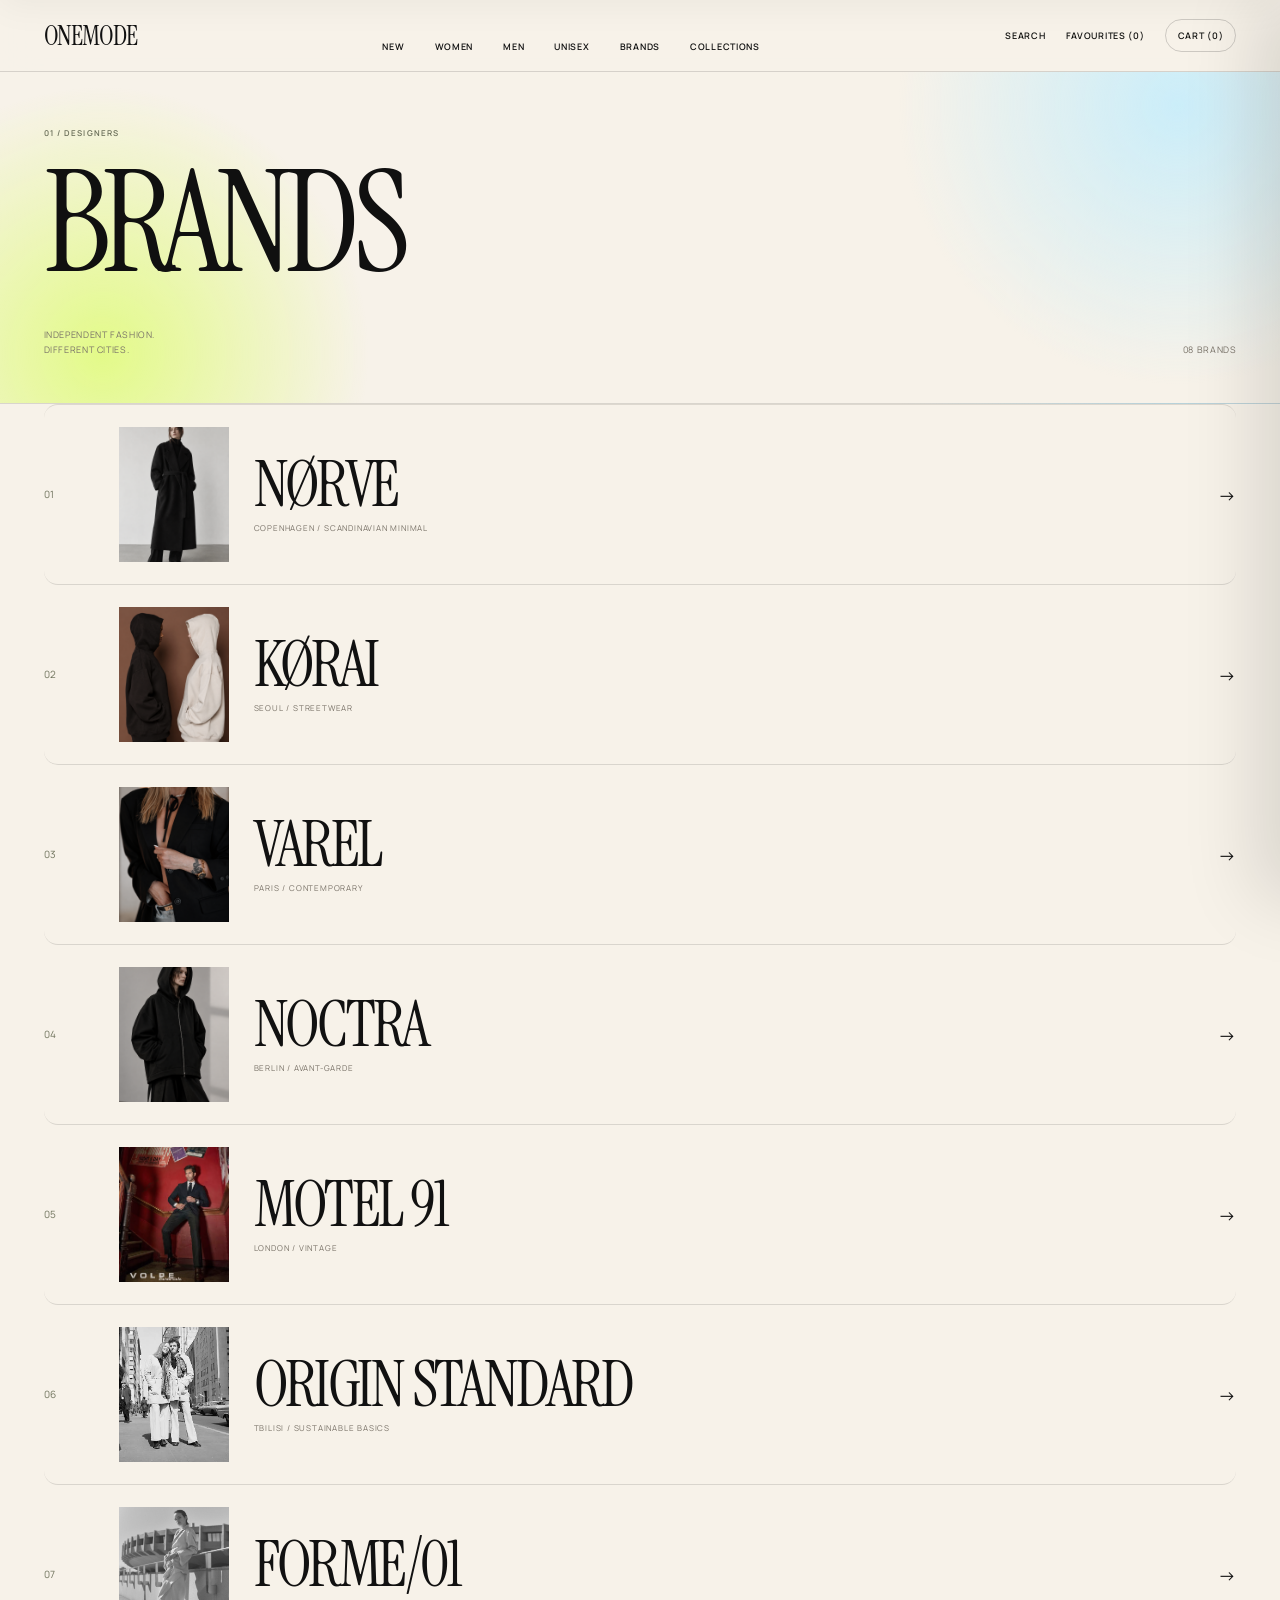
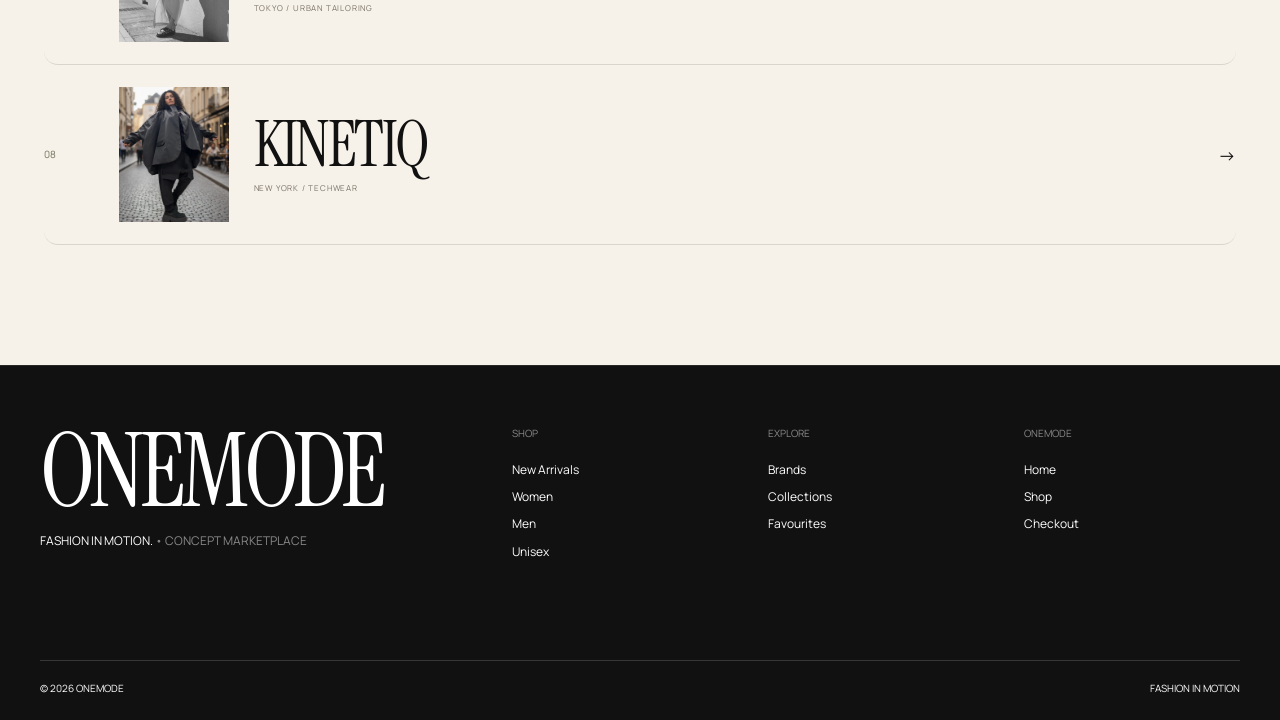
==== commit 834bd95b: "Apply ONEMODE revamp to brands.html" ====
--- a/brands.html
+++ b/brands.html
@@ -6,6 +6,7 @@
 <meta content="width=device-width, initial-scale=1.0" name="viewport"/><meta content="Discover independent fashion brands from Copenhagen, Seoul, Paris, Berlin, London, Tbilisi, Tokyo and New York." name="description"/>
 <title>Brands - ONEMODE</title>
 <link href="style.css" rel="stylesheet"/>
+<link href="revamp.css" rel="stylesheet"/>
 <link rel="preconnect" href="https://fonts.googleapis.com">
 <link rel="preconnect" href="https://fonts.gstatic.com" crossorigin>
 
@@ -189,5 +190,6 @@
 <script src="products.js"></script>
 <script src="script.js"></script>
 <script src="favourites.js"></script>
+<script src="ui-polish.js"></script>
 </body>
 </html>
--- a/revamp.css
+++ b/revamp.css
@@ -0,0 +1,139 @@
+/* ONEMODE 2026 — COLOR / COMMERCE REVAMP */
+:root{
+  --rev-bg:#f7f2e9;
+  --rev-ink:#101010;
+  --rev-blue:#3157ff;
+  --rev-lime:#d8ff55;
+  --rev-coral:#ff665c;
+  --rev-pink:#ffb8d1;
+  --rev-sky:#bcecff;
+  --rev-line:rgba(16,16,16,.14);
+  --rev-radius:18px;
+}
+html,body{background:var(--rev-bg)!important;color:var(--rev-ink)}
+body{overflow-x:hidden}
+.promo-strip{
+  min-height:34px;padding:8px 3.4vw;display:flex;align-items:center;justify-content:center;
+  gap:18px;background:var(--rev-blue);color:#fff;font:600 9px/1.2 "Manrope",sans-serif;
+  letter-spacing:.1em;text-transform:uppercase
+}
+.promo-strip span{opacity:.72}
+header{
+  top:0;z-index:1200;background:rgba(247,242,233,.9)!important;
+  backdrop-filter:blur(18px);-webkit-backdrop-filter:blur(18px);
+  border-color:var(--rev-line)!important
+}
+.logo{font-family:"Instrument Serif",serif!important;font-size:27px!important;font-weight:400!important;letter-spacing:-.04em!important}
+nav a,.header-actions button{font-size:9px!important;font-weight:600!important;letter-spacing:.08em!important}
+nav a:hover,.header-actions button:hover{color:var(--rev-blue)}
+.hero{background:
+  radial-gradient(circle at 10% 10%,rgba(216,255,85,.72),transparent 26%),
+  radial-gradient(circle at 85% 25%,rgba(188,236,255,.8),transparent 27%),
+  var(--rev-bg)!important;
+  border-bottom:1px solid var(--rev-line)
+}
+.hero-top p:first-child::after{content:" / CURATED GLOBAL BRANDS";color:var(--rev-blue)}
+.hero-title h1{color:var(--rev-ink)!important;text-shadow:none!important}
+.hero-visual{border-radius:22px!important;overflow:hidden!important;box-shadow:0 26px 70px rgba(16,16,16,.11)}
+.hero-visual::after{content:"DISCOVER / SAVE / SHOP";position:absolute;right:18px;top:18px;z-index:4;padding:9px 12px;border-radius:999px;background:var(--rev-lime);color:#111;font:600 8px/1 "Manrope",sans-serif;letter-spacing:.09em}
+.hero-bottom .shop-link{
+  padding:13px 18px;border:1px solid var(--rev-ink);border-radius:999px;text-decoration:none!important;
+  transition:.3s ease
+}
+.hero-bottom .shop-link:hover{background:var(--rev-ink);color:#fff;transform:translateY(-2px)}
+.value-strip{
+  display:grid;grid-template-columns:repeat(4,1fr);gap:1px;background:var(--rev-line);
+  border-bottom:1px solid var(--rev-line)
+}
+.value-card{min-height:128px;padding:24px;background:var(--rev-bg);display:flex;flex-direction:column;justify-content:space-between}
+.value-card:nth-child(1){background:var(--rev-lime)}
+.value-card:nth-child(2){background:var(--rev-sky)}
+.value-card:nth-child(3){background:var(--rev-pink)}
+.value-card:nth-child(4){background:var(--rev-coral)}
+.value-card span{font:600 8px/1 "Manrope",sans-serif;letter-spacing:.12em}
+.value-card strong{font:400 clamp(24px,2.4vw,40px)/.95 "Instrument Serif",serif;max-width:220px}
+.section-header{border-bottom:1px solid var(--rev-line);padding-bottom:16px!important}
+.section-header>p{color:var(--rev-blue)!important}
+.section-header h2{font-family:"Instrument Serif",serif!important;font-weight:400!important;letter-spacing:-.04em!important}
+.section-header a{padding:10px 14px;border:1px solid var(--rev-line);border-radius:999px}
+.section-header a:hover{background:var(--rev-blue);border-color:var(--rev-blue);color:white!important}
+.product-card,.shop-product-card,.related-product-card,.favourite-product-card{
+  border-radius:16px;overflow:hidden;transition:transform .55s cubic-bezier(.16,1,.3,1),box-shadow .4s ease!important
+}
+.product-card:hover,.shop-product-card:hover,.related-product-card:hover,.favourite-product-card:hover{
+  transform:translateY(-5px)!important;box-shadow:0 20px 45px rgba(16,16,16,.10)
+}
+.product-card img,.shop-product-image,.related-product-image,.favourite-product-image{border-radius:16px!important}
+.product-card h3{margin-top:12px!important}
+.featured-brands{background:#111!important;color:#f7f2e9!important}
+.featured-brands .section-header{border-color:rgba(255,255,255,.16)}
+.featured-brands .section-header>p{color:var(--rev-lime)!important}
+.featured-brands .section-header a{border-color:rgba(255,255,255,.25);color:#fff}
+.brand-row{border-color:rgba(255,255,255,.15)!important}
+.brand-row h3{font-family:"Instrument Serif",serif!important;font-weight:400!important}
+.brand-row:hover{background:var(--rev-blue);padding-left:18px!important;padding-right:18px!important}
+.brand-row p{opacity:.7}
+.editorial{background:var(--rev-coral)!important;color:#111!important}
+.editorial-content a{color:#111!important;border-bottom:1px solid currentColor}
+.category-story{background:#111!important}
+.category-story-index{color:var(--rev-lime)!important}
+.category-story-item.active h3{color:var(--rev-lime)!important}
+.category-story-image{border-radius:18px!important;overflow:hidden}
+.trending-products{background:linear-gradient(180deg,var(--rev-bg),#eef0ff)!important}
+.trend-card{border-radius:18px!important;overflow:hidden!important}
+.trend-info{padding:14px 2px 2px!important}
+.brand-spotlight{background:var(--rev-lime)!important;color:#111!important}
+.spotlight-media{background:#111}
+.spotlight-content a{display:inline-block;padding:12px 16px;border:1px solid #111;border-radius:999px;color:#111!important;text-decoration:none!important}
+.spotlight-content a:hover{background:#111;color:#fff!important}
+.motion-section{background:var(--rev-blue)!important;color:#fff!important}
+.newsletter{background:var(--rev-pink)!important;color:#111!important}
+.newsletter-form input{background:rgba(255,255,255,.72)!important;border-color:rgba(16,16,16,.18)!important}
+.newsletter-form button{background:#111!important;border-color:#111!important}
+footer{background:#111!important}
+.footer-bottom{border-color:rgba(255,255,255,.16)!important}
+.footer-brand p::after{content:"  •  CONCEPT MARKETPLACE";opacity:.5}
+.concept-note{max-width:760px;margin-top:16px;font:400 9px/1.6 "Manrope",sans-serif;opacity:.5}
+.shop-page,.brands-page,.collections-page,.favourites-page,.checkout-page{background:var(--rev-bg)!important}
+.shop-heading,.brands-hero,.collections-hero,.favourites-heading{
+  background:
+  radial-gradient(circle at 92% 10%,rgba(188,236,255,.75),transparent 23%),
+  radial-gradient(circle at 8% 85%,rgba(216,255,85,.65),transparent 22%),
+  var(--rev-bg)!important
+}
+#filter-btn,#sort-select{background:rgba(255,255,255,.52)!important}
+.filter-panel{border-radius:16px;background:rgba(255,255,255,.35);padding:22px!important}
+.price-filter.active{background:transparent!important;color:var(--rev-blue)!important}
+#apply-filters{background:var(--rev-blue)!important;border-color:var(--rev-blue)!important}
+.all-brand-row{border-radius:14px}
+.all-brand-row:hover{background:var(--rev-lime)!important}
+.collection-card{border-radius:20px!important}
+.collection-card:nth-child(2){outline:8px solid var(--rev-lime);outline-offset:-8px}
+.collection-card:nth-child(3){outline:8px solid var(--rev-blue);outline-offset:-8px}
+.collection-card:nth-child(4){outline:8px solid var(--rev-coral);outline-offset:-8px}
+.product-page-info{background:var(--rev-bg)!important}
+#product-brand{color:var(--rev-blue)!important}
+.add-to-cart,.place-order-btn,.checkout-btn{background:var(--rev-blue)!important;border-color:var(--rev-blue)!important}
+.add-to-cart:hover,.place-order-btn:hover,.checkout-btn:hover{background:#111!important;border-color:#111!important}
+.product-sizes button.selected{background:var(--rev-lime)!important;color:#111!important;border-color:#111!important}
+.favourite-btn.active{background:var(--rev-coral)!important;border-color:var(--rev-coral)!important}
+.checkout-summary{background:#eef0ff!important}
+.om-toast-success .om-toast-dot{background:var(--rev-lime)!important}
+.search-panel{background:rgba(247,242,233,.97)!important}
+#search-input{background:#fff!important}
+.color-orbit{position:absolute;width:120px;height:120px;border-radius:50%;filter:blur(2px);opacity:.9;pointer-events:none}
+.color-orbit.a{right:5vw;top:22vh;background:var(--rev-lime)}
+.color-orbit.b{left:7vw;bottom:16vh;background:var(--rev-sky)}
+@media(max-width:900px){
+  .promo-strip{justify-content:flex-start;overflow:hidden;white-space:nowrap}
+  .value-strip{grid-template-columns:1fr 1fr}
+  .value-card{min-height:110px}
+}
+@media(max-width:600px){
+  .promo-strip{font-size:8px}
+  .value-strip{grid-template-columns:1fr}
+  .value-card{min-height:92px}
+  .hero-visual{border-radius:16px!important}
+  .hero-visual::after{top:10px;right:10px}
+  .brand-row:hover{padding-left:8px!important;padding-right:8px!important}
+}
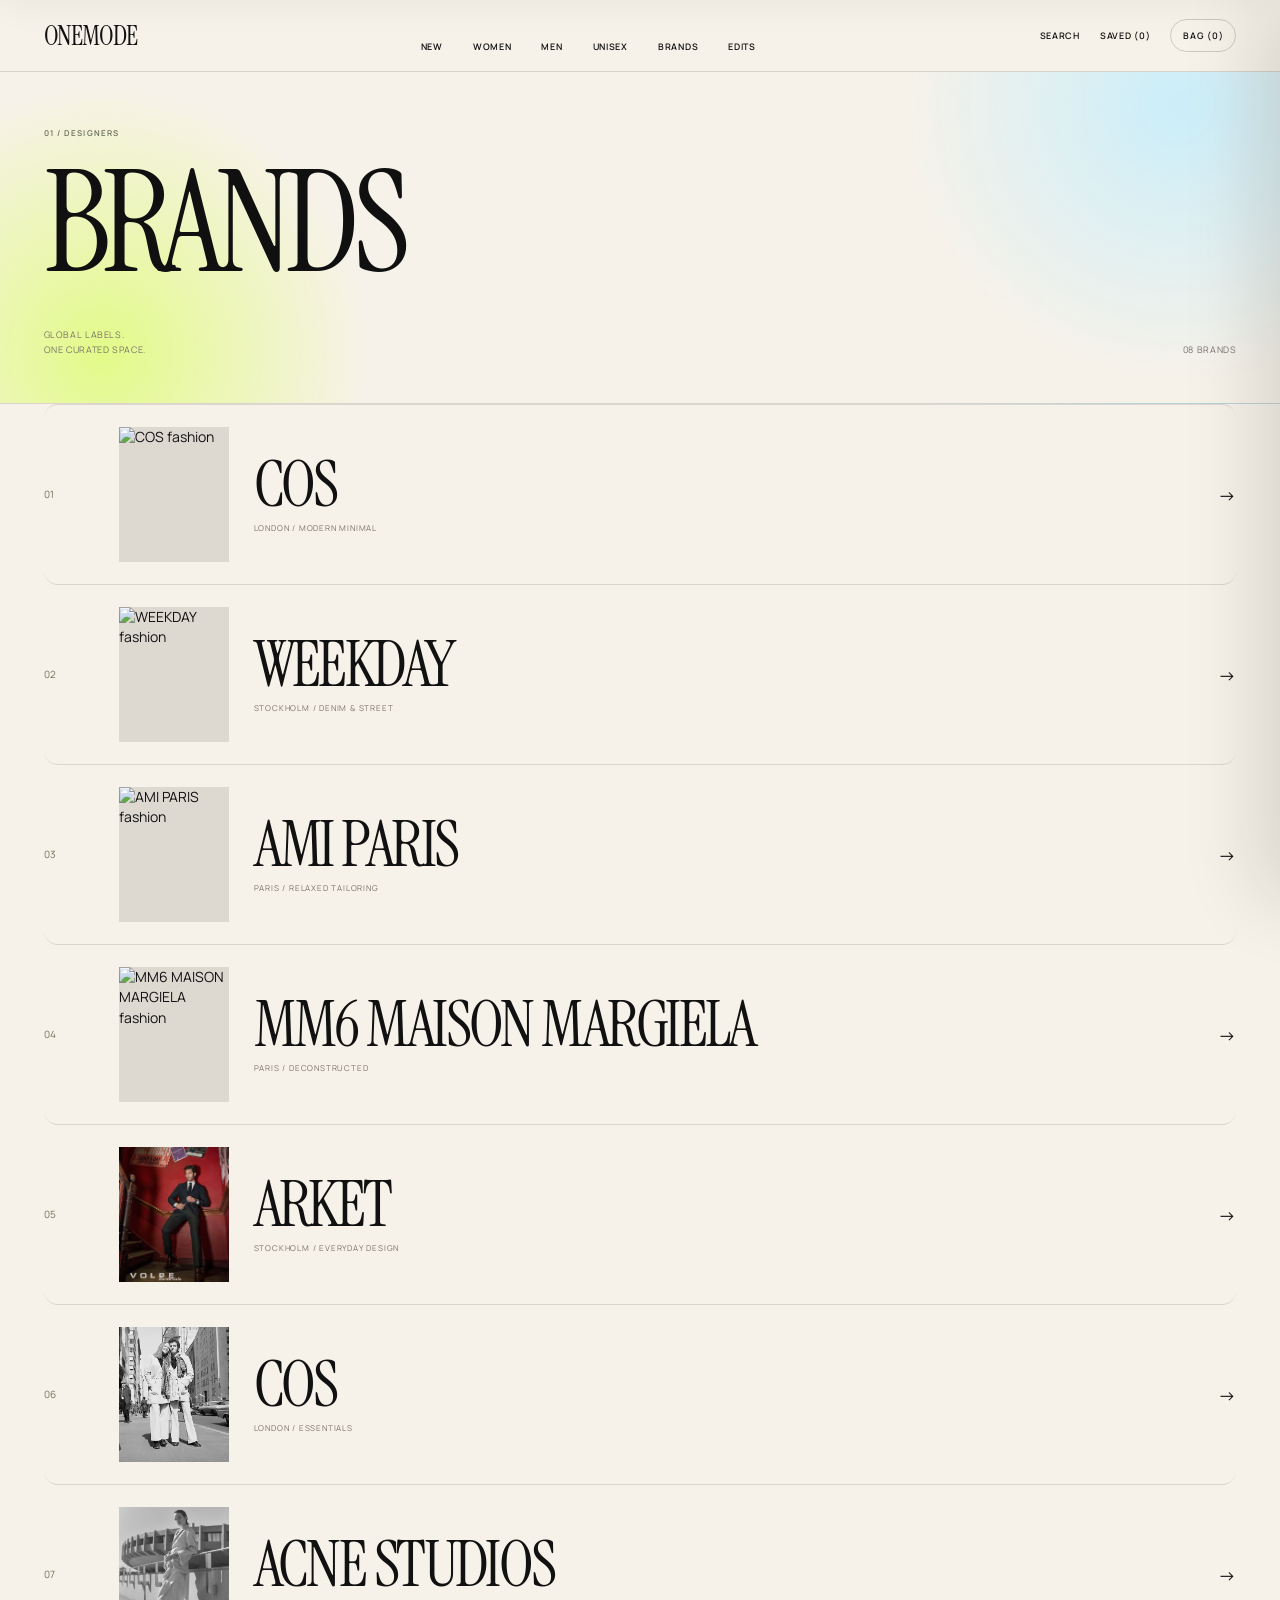
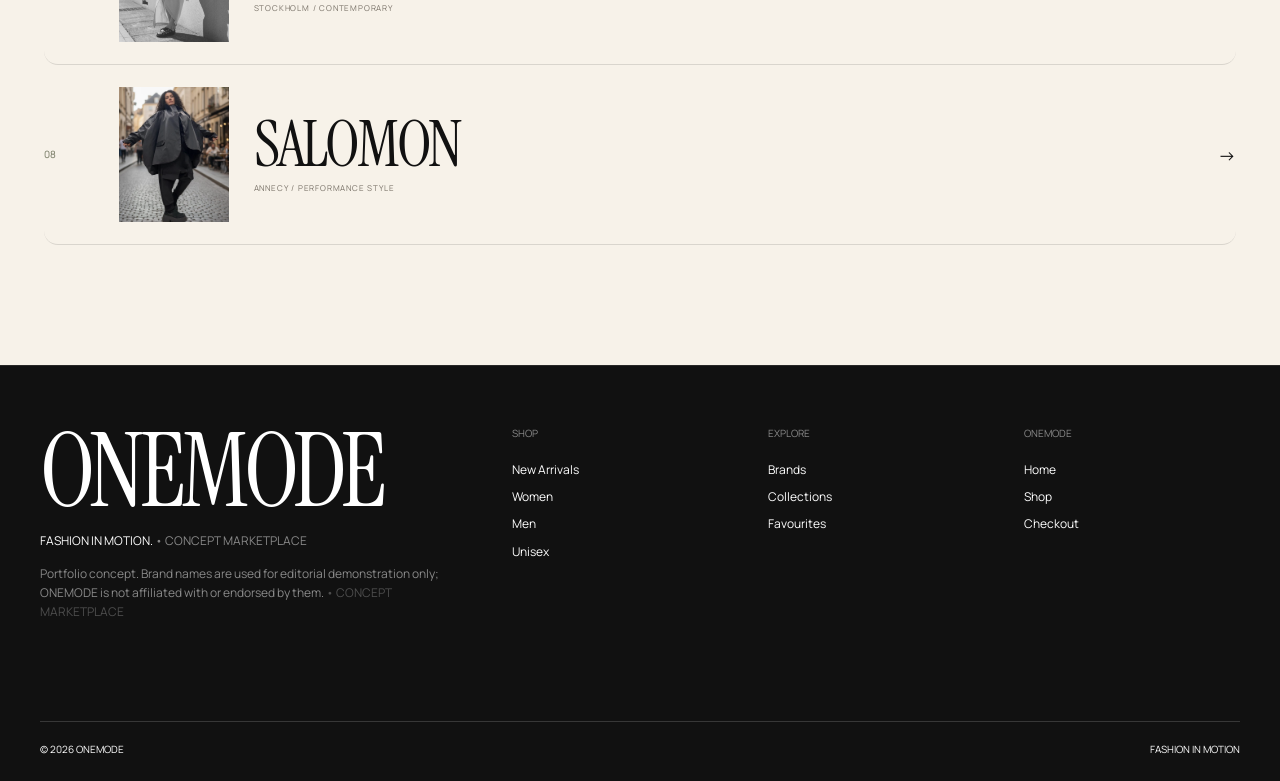
==== commit b4e513b6: "Redesign brands page with real-brand editorial concept" ====
--- a/brands.html
+++ b/brands.html
@@ -8,7 +8,7 @@
 <link href="style.css" rel="stylesheet"/>
 <link href="revamp.css" rel="stylesheet"/>
 <link rel="preconnect" href="https://fonts.googleapis.com">
-<link rel="preconnect" href="https://fonts.gstatic.com" crossorigin>
+<link rel="preconnect" href="https://fonts.gstatic.com" crosscos>
 
 <link
     href="https://fonts.googleapis.com/css2?family=Instrument+Serif:ital@0;1&family=Manrope:wght@400;500;600&display=swap"
@@ -24,17 +24,17 @@
 <a href="shop.html?category=men">MEN</a>
 <a href="shop.html?category=unisex">UNISEX</a>
 <a href="brands.html">BRANDS</a>
-<a href="collections.html">COLLECTIONS</a>
+<a href="collections.html">EDITS</a>
 </nav>
 <div class="header-actions">
 <button id="search-btn" type="button">
                 SEARCH
             </button>
 <button id="favourites-btn" type="button">
-                FAVOURITES (<span id="favourite-count">0</span>)
+                SAVED (<span id="favourite-count">0</span>)
             </button>
 <button id="cart-btn" type="button">
-                CART (<span id="cart-count">0</span>)
+                BAG (<span id="cart-count">0</span>)
             </button>
 </div>
 </header>
@@ -44,89 +44,88 @@
 <h1>BRANDS</h1>
 <div class="brands-hero-bottom">
 <p>
-                    INDEPENDENT FASHION.<br/>
-                    DIFFERENT CITIES.
+                    GLOBAL LABELS.<br/>ONE CURATED SPACE.
                 </p>
 <span>08 BRANDS</span>
 </div>
 </section>
 <section class="all-brands-list">
-<a class="all-brand-row" href="shop.html?brand=nrove">
-<span>01</span><div class="all-brand-image"><img alt="NØRVE fashion" decoding="async" loading="lazy" src="assets/nrove-coat.jpg"/></div>
+<a class="all-brand-row" href="shop.html?brand=cos">
+<span>01</span><div class="all-brand-image"><img alt="COS fashion" decoding="async" loading="lazy" src="assets/cos-coat.jpg"/></div>
 <div>
-<h2>NØRVE</h2>
+<h2>COS</h2>
 <p>
-                        COPENHAGEN / SCANDINAVIAN MINIMAL
+                        LONDON / MODERN MINIMAL
                     </p>
 </div>
 <span>→</span>
 </a>
-<a class="all-brand-row" href="shop.html?brand=korai">
-<span>02</span><div class="all-brand-image"><img alt="KØRAI fashion" decoding="async" loading="lazy" src="assets/korai-hoodie.jpg"/></div>
+<a class="all-brand-row" href="shop.html?brand=weekday">
+<span>02</span><div class="all-brand-image"><img alt="WEEKDAY fashion" decoding="async" loading="lazy" src="assets/weekday-hoodie.jpg"/></div>
 <div>
-<h2>KØRAI</h2>
+<h2>WEEKDAY</h2>
 <p>
-                        SEOUL / STREETWEAR
+                        STOCKHOLM / DENIM & STREET
                     </p>
 </div>
 <span>→</span>
 </a>
-<a class="all-brand-row" href="shop.html?brand=varel">
-<span>03</span><div class="all-brand-image"><img alt="VAREL fashion" decoding="async" loading="lazy" src="assets/varel-blazer.jpg"/></div>
+<a class="all-brand-row" href="shop.html?brand=ami">
+<span>03</span><div class="all-brand-image"><img alt="AMI PARIS fashion" decoding="async" loading="lazy" src="assets/ami-blazer.jpg"/></div>
 <div>
-<h2>VAREL</h2>
+<h2>AMI PARIS</h2>
 <p>
-                        PARIS / CONTEMPORARY
+                        PARIS / RELAXED TAILORING
                     </p>
 </div>
 <span>→</span>
 </a>
-<a class="all-brand-row" href="shop.html?brand=noctra">
-<span>04</span><div class="all-brand-image"><img alt="NOCTRA fashion" decoding="async" loading="lazy" src="assets/noctra-hood-jacket.jpg"/></div>
+<a class="all-brand-row" href="shop.html?brand=mm6">
+<span>04</span><div class="all-brand-image"><img alt="MM6 MAISON MARGIELA fashion" decoding="async" loading="lazy" src="assets/mm6-hood-jacket.jpg"/></div>
 <div>
-<h2>NOCTRA</h2>
+<h2>MM6 MAISON MARGIELA</h2>
 <p>
-                        BERLIN / AVANT-GARDE
+                        PARIS / DECONSTRUCTED
                     </p>
 </div>
 <span>→</span>
 </a>
-<a class="all-brand-row" href="shop.html?brand=motel91">
-<span>05</span><div class="all-brand-image"><img alt="MOTEL 91 fashion" decoding="async" loading="lazy" src="assets/category-men.jpg"/></div>
+<a class="all-brand-row" href="shop.html?brand=arket">
+<span>05</span><div class="all-brand-image"><img alt="ARKET fashion" decoding="async" loading="lazy" src="assets/category-men.jpg"/></div>
 <div>
-<h2>MOTEL 91</h2>
+<h2>ARKET</h2>
 <p>
-                        LONDON / VINTAGE
+                        STOCKHOLM / EVERYDAY DESIGN
                     </p>
 </div>
 <span>→</span>
 </a>
-<a class="all-brand-row" href="shop.html?brand=origin">
-<span>06</span><div class="all-brand-image"><img alt="ORIGIN STANDARD fashion" decoding="async" loading="lazy" src="assets/category-unisex.jpg"/></div>
+<a class="all-brand-row" href="shop.html?brand=cos">
+<span>06</span><div class="all-brand-image"><img alt="COS fashion" decoding="async" loading="lazy" src="assets/category-unisex.jpg"/></div>
 <div>
-<h2>ORIGIN STANDARD</h2>
+<h2>COS</h2>
 <p>
-                        TBILISI / SUSTAINABLE BASICS
+                        LONDON / ESSENTIALS
                     </p>
 </div>
 <span>→</span>
 </a>
-<a class="all-brand-row" href="shop.html?brand=forme01">
-<span>07</span><div class="all-brand-image"><img alt="FORME/01 fashion" decoding="async" loading="lazy" src="assets/spotlight-forme.png"/></div>
+<a class="all-brand-row" href="shop.html?brand=acne">
+<span>07</span><div class="all-brand-image"><img alt="ACNE STUDIOS fashion" decoding="async" loading="lazy" src="assets/spotlight-forme.png"/></div>
 <div>
-<h2>FORME/01</h2>
+<h2>ACNE STUDIOS</h2>
 <p>
-                        TOKYO / URBAN TAILORING
+                        STOCKHOLM / CONTEMPORARY
                     </p>
 </div>
 <span>→</span>
 </a>
-<a class="all-brand-row" href="shop.html?brand=kinetiq">
-<span>08</span><div class="all-brand-image"><img alt="KINETIQ fashion" decoding="async" loading="lazy" src="assets/techwear.png"/></div>
+<a class="all-brand-row" href="shop.html?brand=salomon">
+<span>08</span><div class="all-brand-image"><img alt="SALOMON fashion" decoding="async" loading="lazy" src="assets/techwear.png"/></div>
 <div>
-<h2>KINETIQ</h2>
+<h2>SALOMON</h2>
 <p>
-                        NEW YORK / TECHWEAR
+                        ANNECY / PERFORMANCE STYLE
                     </p>
 </div>
 <span>→</span>
@@ -138,7 +137,7 @@
 <div class="footer-top">
 <div class="footer-brand">
 <h2>ONEMODE</h2>
-<p>FASHION IN MOTION.</p>
+<p>FASHION IN MOTION.</p><p class="concept-note">Portfolio concept. Brand names are used for editorial demonstration only; ONEMODE is not affiliated with or endorsed by them.</p>
 </div>
 <div class="footer-column">
 <p>SHOP</p>
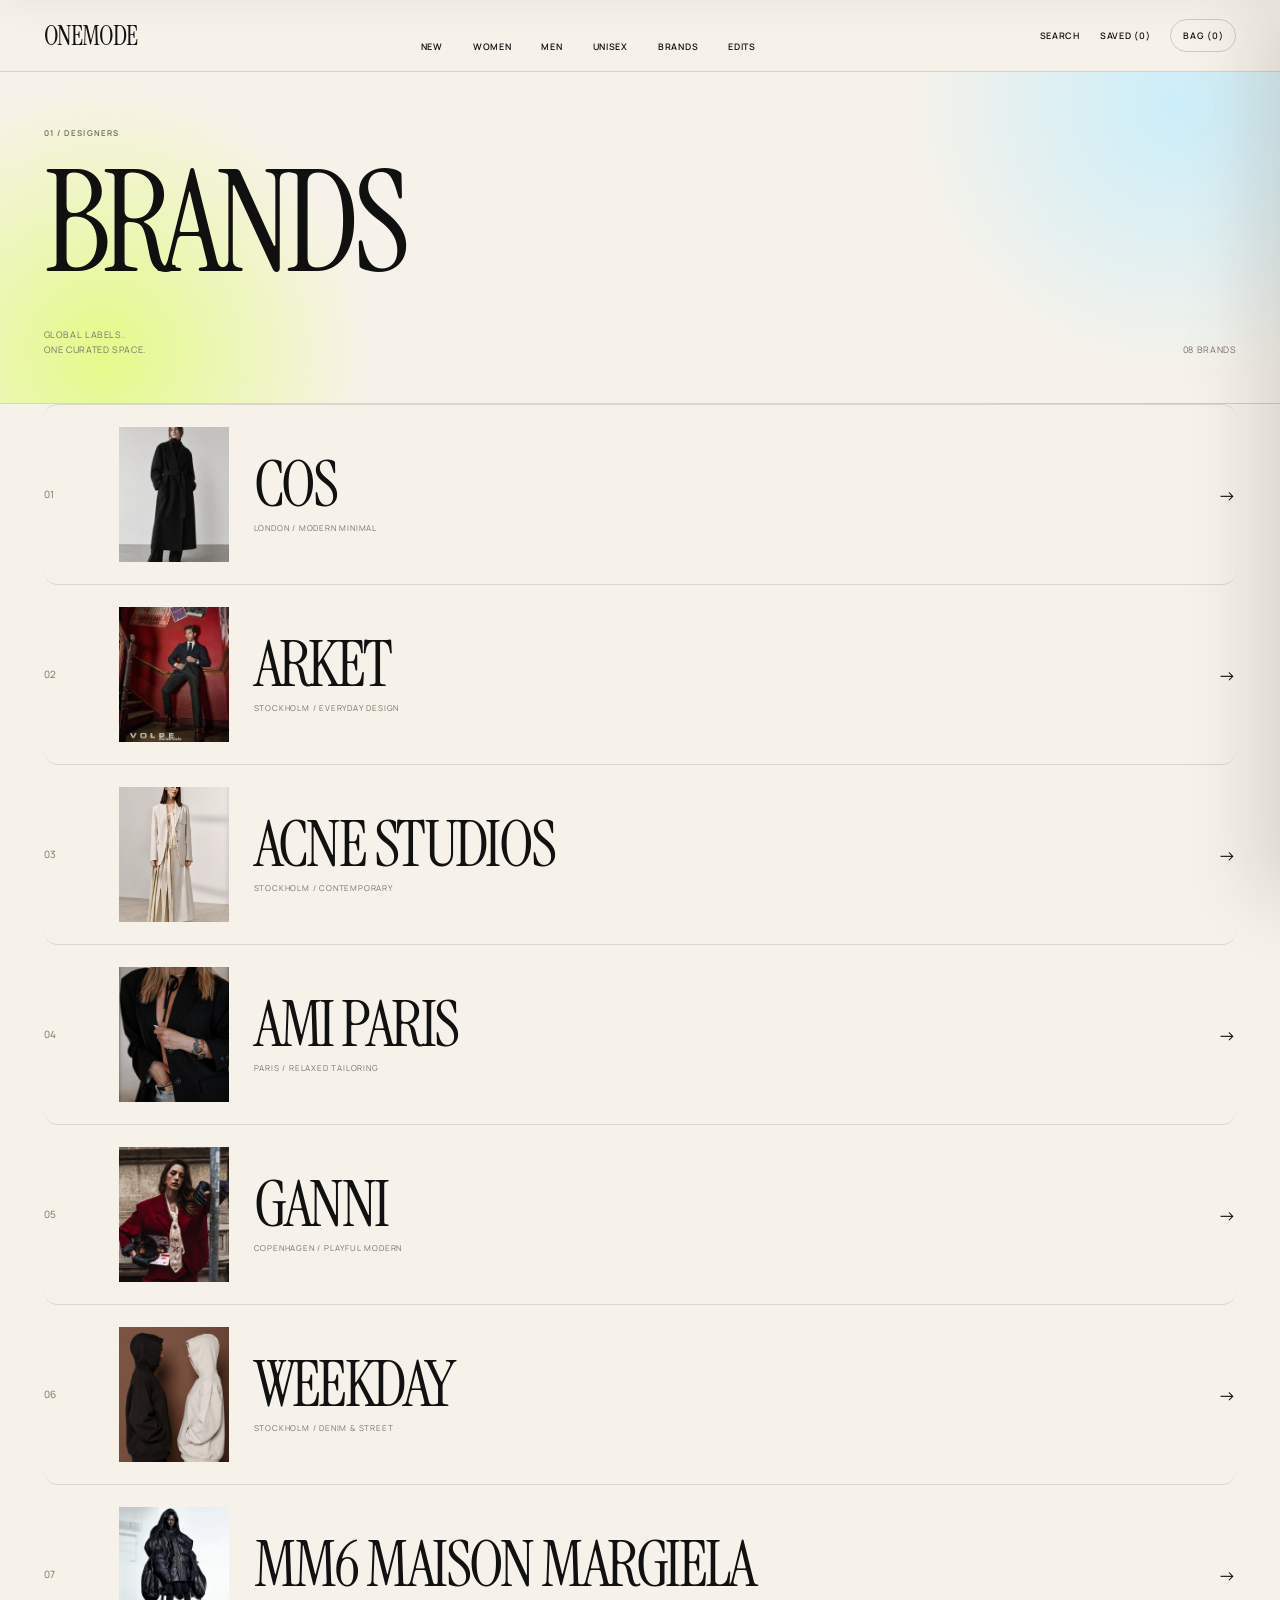
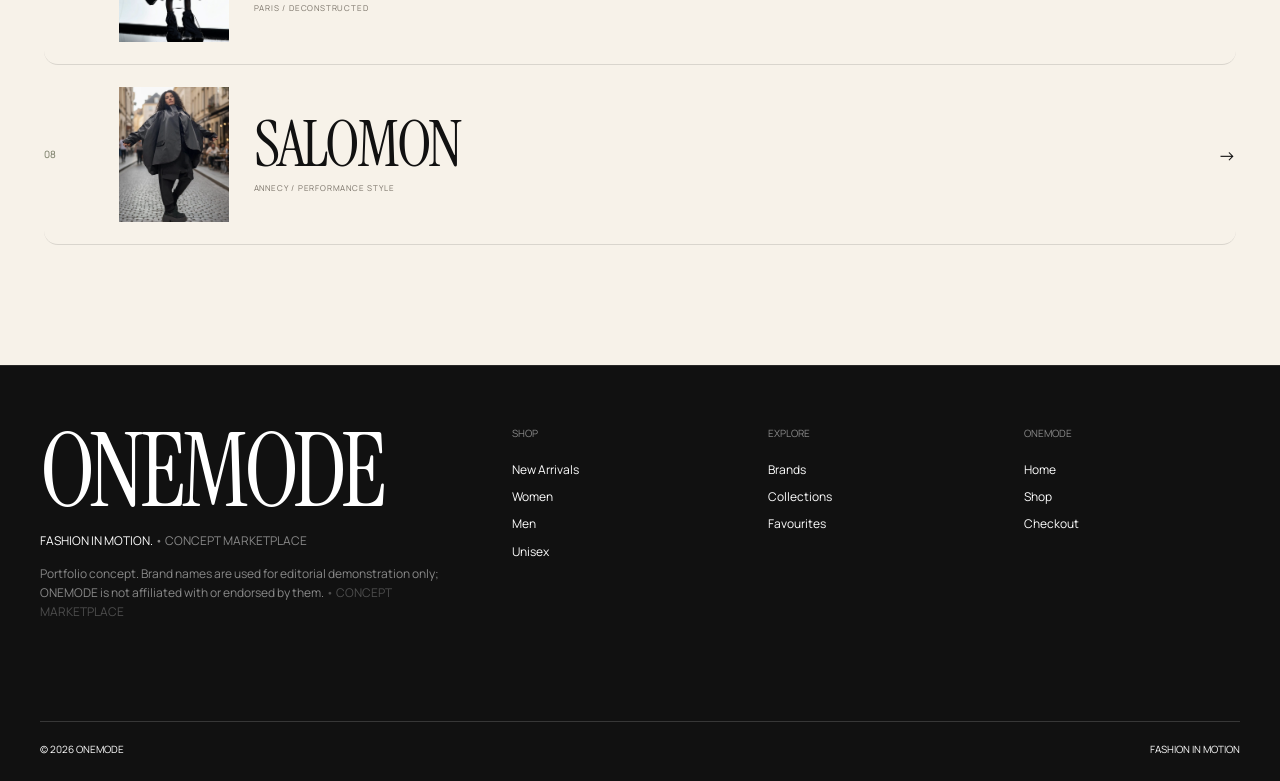
==== commit 17b4d091: "Complete curated real-brand directory" ====
--- a/brands.html
+++ b/brands.html
@@ -50,86 +50,14 @@
 </div>
 </section>
 <section class="all-brands-list">
-<a class="all-brand-row" href="shop.html?brand=cos">
-<span>01</span><div class="all-brand-image"><img alt="COS fashion" decoding="async" loading="lazy" src="assets/cos-coat.jpg"/></div>
-<div>
-<h2>COS</h2>
-<p>
-                        LONDON / MODERN MINIMAL
-                    </p>
-</div>
-<span>→</span>
-</a>
-<a class="all-brand-row" href="shop.html?brand=weekday">
-<span>02</span><div class="all-brand-image"><img alt="WEEKDAY fashion" decoding="async" loading="lazy" src="assets/weekday-hoodie.jpg"/></div>
-<div>
-<h2>WEEKDAY</h2>
-<p>
-                        STOCKHOLM / DENIM & STREET
-                    </p>
-</div>
-<span>→</span>
-</a>
-<a class="all-brand-row" href="shop.html?brand=ami">
-<span>03</span><div class="all-brand-image"><img alt="AMI PARIS fashion" decoding="async" loading="lazy" src="assets/ami-blazer.jpg"/></div>
-<div>
-<h2>AMI PARIS</h2>
-<p>
-                        PARIS / RELAXED TAILORING
-                    </p>
-</div>
-<span>→</span>
-</a>
-<a class="all-brand-row" href="shop.html?brand=mm6">
-<span>04</span><div class="all-brand-image"><img alt="MM6 MAISON MARGIELA fashion" decoding="async" loading="lazy" src="assets/mm6-hood-jacket.jpg"/></div>
-<div>
-<h2>MM6 MAISON MARGIELA</h2>
-<p>
-                        PARIS / DECONSTRUCTED
-                    </p>
-</div>
-<span>→</span>
-</a>
-<a class="all-brand-row" href="shop.html?brand=arket">
-<span>05</span><div class="all-brand-image"><img alt="ARKET fashion" decoding="async" loading="lazy" src="assets/category-men.jpg"/></div>
-<div>
-<h2>ARKET</h2>
-<p>
-                        STOCKHOLM / EVERYDAY DESIGN
-                    </p>
-</div>
-<span>→</span>
-</a>
-<a class="all-brand-row" href="shop.html?brand=cos">
-<span>06</span><div class="all-brand-image"><img alt="COS fashion" decoding="async" loading="lazy" src="assets/category-unisex.jpg"/></div>
-<div>
-<h2>COS</h2>
-<p>
-                        LONDON / ESSENTIALS
-                    </p>
-</div>
-<span>→</span>
-</a>
-<a class="all-brand-row" href="shop.html?brand=acne">
-<span>07</span><div class="all-brand-image"><img alt="ACNE STUDIOS fashion" decoding="async" loading="lazy" src="assets/spotlight-forme.png"/></div>
-<div>
-<h2>ACNE STUDIOS</h2>
-<p>
-                        STOCKHOLM / CONTEMPORARY
-                    </p>
-</div>
-<span>→</span>
-</a>
-<a class="all-brand-row" href="shop.html?brand=salomon">
-<span>08</span><div class="all-brand-image"><img alt="SALOMON fashion" decoding="async" loading="lazy" src="assets/techwear.png"/></div>
-<div>
-<h2>SALOMON</h2>
-<p>
-                        ANNECY / PERFORMANCE STYLE
-                    </p>
-</div>
-<span>→</span>
-</a>
+<a class="all-brand-row" href="shop.html?brand=cos"><span>01</span><div class="all-brand-image"><img alt="COS style concept" decoding="async" loading="lazy" src="assets/nrove-coat.jpg"/></div><div><h2>COS</h2><p>LONDON / MODERN MINIMAL</p></div><span>→</span></a>
+<a class="all-brand-row" href="shop.html?brand=arket"><span>02</span><div class="all-brand-image"><img alt="ARKET style concept" decoding="async" loading="lazy" src="assets/category-men.jpg"/></div><div><h2>ARKET</h2><p>STOCKHOLM / EVERYDAY DESIGN</p></div><span>→</span></a>
+<a class="all-brand-row" href="shop.html?brand=acne"><span>03</span><div class="all-brand-image"><img alt="Acne Studios style concept" decoding="async" loading="lazy" src="assets/tailored.png"/></div><div><h2>ACNE STUDIOS</h2><p>STOCKHOLM / CONTEMPORARY</p></div><span>→</span></a>
+<a class="all-brand-row" href="shop.html?brand=ami"><span>04</span><div class="all-brand-image"><img alt="AMI Paris style concept" decoding="async" loading="lazy" src="assets/varel-blazer.jpg"/></div><div><h2>AMI PARIS</h2><p>PARIS / RELAXED TAILORING</p></div><span>→</span></a>
+<a class="all-brand-row" href="shop.html?brand=ganni"><span>05</span><div class="all-brand-image"><img alt="GANNI style concept" decoding="async" loading="lazy" src="assets/category-women.avif"/></div><div><h2>GANNI</h2><p>COPENHAGEN / PLAYFUL MODERN</p></div><span>→</span></a>
+<a class="all-brand-row" href="shop.html?brand=weekday"><span>06</span><div class="all-brand-image"><img alt="Weekday style concept" decoding="async" loading="lazy" src="assets/korai-hoodie.jpg"/></div><div><h2>WEEKDAY</h2><p>STOCKHOLM / DENIM & STREET</p></div><span>→</span></a>
+<a class="all-brand-row" href="shop.html?brand=mm6"><span>07</span><div class="all-brand-image"><img alt="MM6 style concept" decoding="async" loading="lazy" src="assets/avant-garde.png"/></div><div><h2>MM6 MAISON MARGIELA</h2><p>PARIS / DECONSTRUCTED</p></div><span>→</span></a>
+<a class="all-brand-row" href="shop.html?brand=salomon"><span>08</span><div class="all-brand-image"><img alt="Salomon style concept" decoding="async" loading="lazy" src="assets/techwear.png"/></div><div><h2>SALOMON</h2><p>ANNECY / PERFORMANCE STYLE</p></div><span>→</span></a>
 </section>
 </main>
 <!-- CART OVERLAY -->
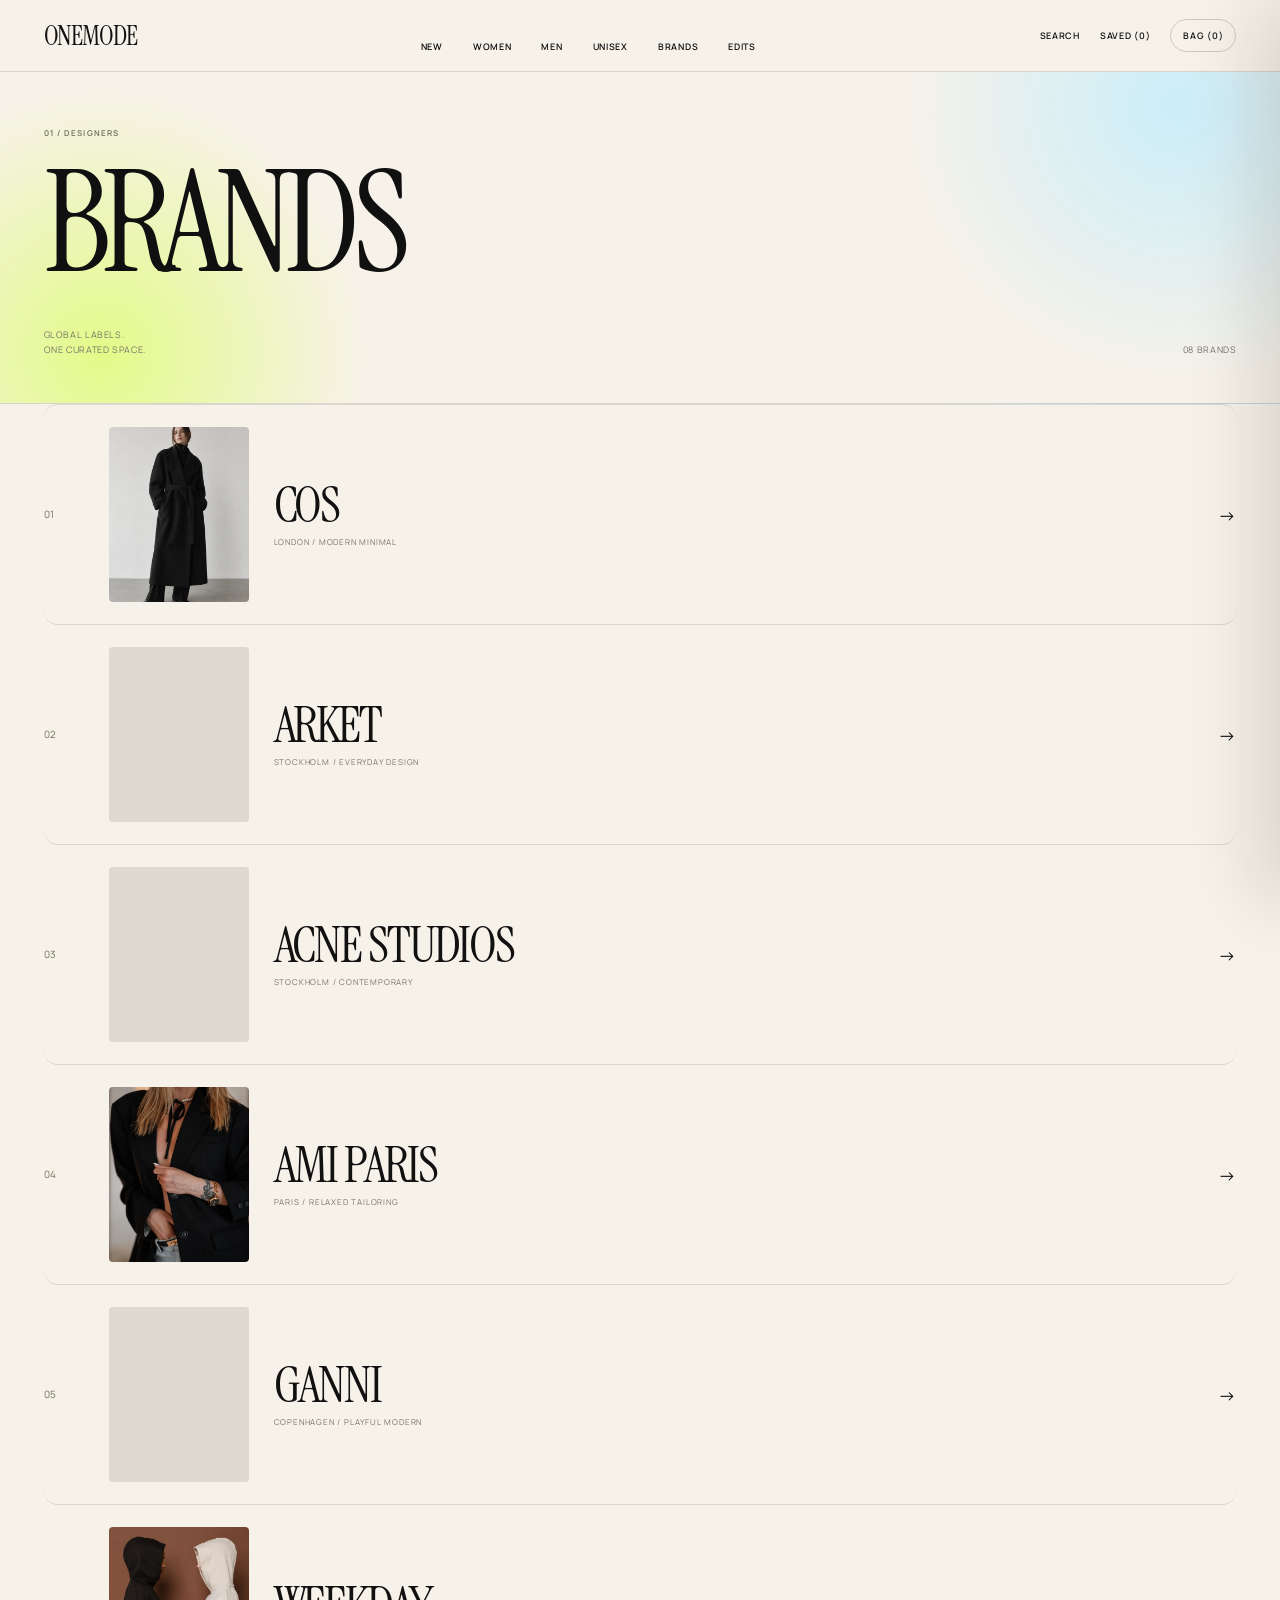
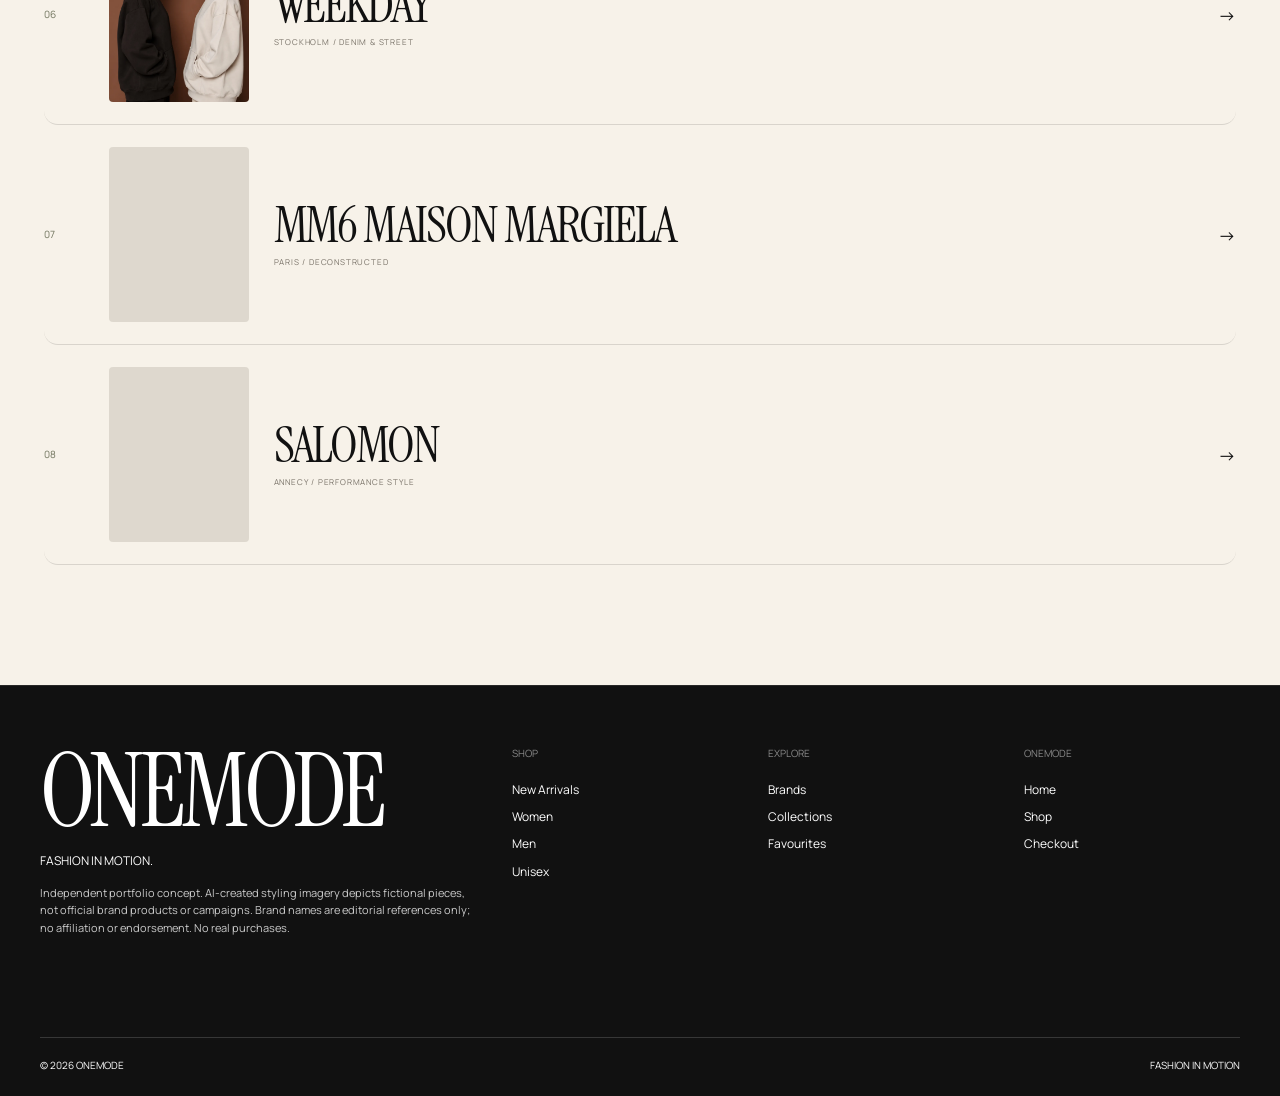
==== commit 196f9f17: "Launch ONEMODE Colour Issue imagery across the marketplace Add nine original editorial photographs, " ====
--- a/brands.html
+++ b/brands.html
@@ -1,122 +1,124 @@
-<!DOCTYPE html>
-
-<html lang="en">
-<head>
-<meta charset="utf-8"/>
-<meta content="width=device-width, initial-scale=1.0" name="viewport"/><meta content="Discover independent fashion brands from Copenhagen, Seoul, Paris, Berlin, London, Tbilisi, Tokyo and New York." name="description"/>
-<title>Brands - ONEMODE</title>
-<link href="style.css" rel="stylesheet"/>
-<link href="revamp.css" rel="stylesheet"/>
-<link rel="preconnect" href="https://fonts.googleapis.com">
-<link rel="preconnect" href="https://fonts.gstatic.com" crosscos>
-
-<link
-    href="https://fonts.googleapis.com/css2?family=Instrument+Serif:ital@0;1&family=Manrope:wght@400;500;600&display=swap"
-    rel="stylesheet"
->
-</head>
-<body>
-<header>
-<a class="logo" href="index.html">ONEMODE</a>
-<nav>
-<a href="shop.html?category=new">NEW</a>
-<a href="shop.html?category=women">WOMEN</a>
-<a href="shop.html?category=men">MEN</a>
-<a href="shop.html?category=unisex">UNISEX</a>
-<a href="brands.html">BRANDS</a>
-<a href="collections.html">EDITS</a>
-</nav>
-<div class="header-actions">
-<button id="search-btn" type="button">
-                SEARCH
-            </button>
-<button id="favourites-btn" type="button">
-                SAVED (<span id="favourite-count">0</span>)
-            </button>
-<button id="cart-btn" type="button">
-                BAG (<span id="cart-count">0</span>)
-            </button>
-</div>
-</header>
-<main class="brands-page">
-<section class="brands-hero">
-<p>01 / DESIGNERS</p>
-<h1>BRANDS</h1>
-<div class="brands-hero-bottom">
-<p>
-                    GLOBAL LABELS.<br/>ONE CURATED SPACE.
-                </p>
-<span>08 BRANDS</span>
-</div>
-</section>
-<section class="all-brands-list">
-<a class="all-brand-row" href="shop.html?brand=cos"><span>01</span><div class="all-brand-image"><img alt="COS style concept" decoding="async" loading="lazy" src="assets/nrove-coat.jpg"/></div><div><h2>COS</h2><p>LONDON / MODERN MINIMAL</p></div><span>→</span></a>
-<a class="all-brand-row" href="shop.html?brand=arket"><span>02</span><div class="all-brand-image"><img alt="ARKET style concept" decoding="async" loading="lazy" src="assets/category-men.jpg"/></div><div><h2>ARKET</h2><p>STOCKHOLM / EVERYDAY DESIGN</p></div><span>→</span></a>
-<a class="all-brand-row" href="shop.html?brand=acne"><span>03</span><div class="all-brand-image"><img alt="Acne Studios style concept" decoding="async" loading="lazy" src="assets/tailored.png"/></div><div><h2>ACNE STUDIOS</h2><p>STOCKHOLM / CONTEMPORARY</p></div><span>→</span></a>
-<a class="all-brand-row" href="shop.html?brand=ami"><span>04</span><div class="all-brand-image"><img alt="AMI Paris style concept" decoding="async" loading="lazy" src="assets/varel-blazer.jpg"/></div><div><h2>AMI PARIS</h2><p>PARIS / RELAXED TAILORING</p></div><span>→</span></a>
-<a class="all-brand-row" href="shop.html?brand=ganni"><span>05</span><div class="all-brand-image"><img alt="GANNI style concept" decoding="async" loading="lazy" src="assets/category-women.avif"/></div><div><h2>GANNI</h2><p>COPENHAGEN / PLAYFUL MODERN</p></div><span>→</span></a>
-<a class="all-brand-row" href="shop.html?brand=weekday"><span>06</span><div class="all-brand-image"><img alt="Weekday style concept" decoding="async" loading="lazy" src="assets/korai-hoodie.jpg"/></div><div><h2>WEEKDAY</h2><p>STOCKHOLM / DENIM & STREET</p></div><span>→</span></a>
-<a class="all-brand-row" href="shop.html?brand=mm6"><span>07</span><div class="all-brand-image"><img alt="MM6 style concept" decoding="async" loading="lazy" src="assets/avant-garde.png"/></div><div><h2>MM6 MAISON MARGIELA</h2><p>PARIS / DECONSTRUCTED</p></div><span>→</span></a>
-<a class="all-brand-row" href="shop.html?brand=salomon"><span>08</span><div class="all-brand-image"><img alt="Salomon style concept" decoding="async" loading="lazy" src="assets/techwear.png"/></div><div><h2>SALOMON</h2><p>ANNECY / PERFORMANCE STYLE</p></div><span>→</span></a>
-</section>
-</main>
-<!-- CART OVERLAY -->
-<footer>
-<div class="footer-top">
-<div class="footer-brand">
-<h2>ONEMODE</h2>
-<p>FASHION IN MOTION.</p><p class="concept-note">Portfolio concept. Brand names are used for editorial demonstration only; ONEMODE is not affiliated with or endorsed by them.</p>
-</div>
-<div class="footer-column">
-<p>SHOP</p>
-<a href="shop.html?category=new">New Arrivals</a>
-<a href="shop.html?category=women">Women</a>
-<a href="shop.html?category=men">Men</a>
-<a href="shop.html?category=unisex">Unisex</a>
-</div>
-<div class="footer-column">
-<p>EXPLORE</p>
-<a href="brands.html">Brands</a>
-<a href="collections.html">Collections</a>
-<a href="favourites.html">Favourites</a>
-</div>
-<div class="footer-column">
-<p>ONEMODE</p>
-<a href="index.html">Home</a>
-<a href="shop.html?category=new">Shop</a>
-<a href="checkout.html">Checkout</a>
-</div>
-</div>
-<div class="footer-bottom">
-<p>© 2026 ONEMODE</p>
-<p>FASHION IN MOTION</p>
-</div>
-</footer><div class="cart-overlay" id="cart-overlay"></div>
-<!-- CART PANEL -->
-<aside class="cart-panel" id="cart-panel">
-<div class="cart-header">
-<h2>YOUR CART</h2>
-<button id="cart-close" type="button">
-                CLOSE
-            </button>
-</div>
-<div class="cart-items" id="cart-items"></div>
-<div class="cart-footer">
-<div class="cart-total-row">
-<span>TOTAL</span>
-<span id="cart-total">
-                    $0
-                </span>
-</div>
-<button class="checkout-btn" type="button">
-                CHECKOUT →
-            </button>
-</div>
-</aside>
-<script src="cart.js"></script>
+<!DOCTYPE html>
+
+<html lang="en">
+<head>
+<meta charset="utf-8"/>
+<meta content="width=device-width, initial-scale=1.0" name="viewport"/><meta content="Discover independent fashion brands from Copenhagen, Seoul, Paris, Berlin, London, Tbilisi, Tokyo and New York." name="description"/>
+<title>Brands - ONEMODE</title>
+<link href="style.css" rel="stylesheet"/>
+<link href="revamp.css" rel="stylesheet"/>
+<link rel="preconnect" href="https://fonts.googleapis.com">
+<link rel="preconnect" href="https://fonts.gstatic.com" crossorigin>
+
+<link
+    href="https://fonts.googleapis.com/css2?family=Instrument+Serif:ital@0;1&family=Manrope:wght@400;500;600&display=swap"
+    rel="stylesheet"
+>
+<link rel="stylesheet" href="campaign.css">
+</head>
+<body>
+<header>
+<a class="logo" href="index.html">ONEMODE</a>
+<nav>
+<a href="shop.html?category=new">NEW</a>
+<a href="shop.html?category=women">WOMEN</a>
+<a href="shop.html?category=men">MEN</a>
+<a href="shop.html?category=unisex">UNISEX</a>
+<a href="brands.html">BRANDS</a>
+<a href="collections.html">EDITS</a>
+</nav>
+<div class="header-actions">
+<button id="search-btn" type="button">
+                SEARCH
+            </button>
+<button id="favourites-btn" type="button">
+                SAVED (<span id="favourite-count">0</span>)
+            </button>
+<button id="cart-btn" type="button">
+                BAG (<span id="cart-count">0</span>)
+            </button>
+</div>
+</header>
+<main class="brands-page">
+<section class="brands-hero">
+<p>01 / DESIGNERS</p>
+<h1>BRANDS</h1>
+<div class="brands-hero-bottom">
+<p>
+                    GLOBAL LABELS.<br/>ONE CURATED SPACE.
+                </p>
+<span>08 BRANDS</span>
+</div>
+</section>
+<section class="all-brands-list">
+<a class="all-brand-row" href="shop.html?brand=cos"><span>01</span><div class="all-brand-image"><img alt="COS style concept" decoding="async" loading="lazy" src="assets/campaign/nrove-coat.webp"/></div><div><h2>COS</h2><p>LONDON / MODERN MINIMAL</p></div><span>→</span></a>
+<a class="all-brand-row" href="shop.html?brand=arket"><span>02</span><div class="all-brand-image"><img alt="ARKET style concept" decoding="async" loading="lazy" src="assets/campaign/utility-960.webp"/></div><div><h2>ARKET</h2><p>STOCKHOLM / EVERYDAY DESIGN</p></div><span>→</span></a>
+<a class="all-brand-row" href="shop.html?brand=acne"><span>03</span><div class="all-brand-image"><img alt="Acne Studios style concept" decoding="async" loading="lazy" src="assets/campaign/trousers-960.webp"/></div><div><h2>ACNE STUDIOS</h2><p>STOCKHOLM / CONTEMPORARY</p></div><span>→</span></a>
+<a class="all-brand-row" href="shop.html?brand=ami"><span>04</span><div class="all-brand-image"><img alt="AMI Paris style concept" decoding="async" loading="lazy" src="assets/campaign/varel-blazer.webp"/></div><div><h2>AMI PARIS</h2><p>PARIS / RELAXED TAILORING</p></div><span>→</span></a>
+<a class="all-brand-row" href="shop.html?brand=ganni"><span>05</span><div class="all-brand-image"><img alt="GANNI style concept" decoding="async" loading="lazy" src="assets/campaign/dress-960.webp"/></div><div><h2>GANNI</h2><p>COPENHAGEN / PLAYFUL MODERN</p></div><span>→</span></a>
+<a class="all-brand-row" href="shop.html?brand=weekday"><span>06</span><div class="all-brand-image"><img alt="Weekday style concept" decoding="async" loading="lazy" src="assets/campaign/korai-hoodie.webp"/></div><div><h2>WEEKDAY</h2><p>STOCKHOLM / DENIM & STREET</p></div><span>→</span></a>
+<a class="all-brand-row" href="shop.html?brand=mm6"><span>07</span><div class="all-brand-image"><img alt="MM6 style concept" decoding="async" loading="lazy" src="assets/campaign/layer-960.webp"/></div><div><h2>MM6 MAISON MARGIELA</h2><p>PARIS / DECONSTRUCTED</p></div><span>→</span></a>
+<a class="all-brand-row" href="shop.html?brand=salomon"><span>08</span><div class="all-brand-image"><img alt="Salomon style concept" decoding="async" loading="lazy" src="assets/campaign/shell-960.webp"/></div><div><h2>SALOMON</h2><p>ANNECY / PERFORMANCE STYLE</p></div><span>→</span></a>
+</section>
+</main>
+<!-- CART OVERLAY -->
+<footer>
+<div class="footer-top">
+<div class="footer-brand">
+<h2>ONEMODE</h2>
+<p>FASHION IN MOTION.</p><p class="concept-note">Independent portfolio concept. AI-created styling imagery depicts fictional pieces, not official brand products or campaigns. Brand names are editorial references only; no affiliation or endorsement. No real purchases.</p>
+</div>
+<div class="footer-column">
+<p>SHOP</p>
+<a href="shop.html?category=new">New Arrivals</a>
+<a href="shop.html?category=women">Women</a>
+<a href="shop.html?category=men">Men</a>
+<a href="shop.html?category=unisex">Unisex</a>
+</div>
+<div class="footer-column">
+<p>EXPLORE</p>
+<a href="brands.html">Brands</a>
+<a href="collections.html">Collections</a>
+<a href="favourites.html">Favourites</a>
+</div>
+<div class="footer-column">
+<p>ONEMODE</p>
+<a href="index.html">Home</a>
+<a href="shop.html?category=new">Shop</a>
+<a href="checkout.html">Checkout</a>
+</div>
+</div>
+<div class="footer-bottom">
+<p>© 2026 ONEMODE</p>
+<p>FASHION IN MOTION</p>
+</div>
+</footer><div class="cart-overlay" id="cart-overlay"></div>
+<!-- CART PANEL -->
+<aside class="cart-panel" id="cart-panel">
+<div class="cart-header">
+<h2>YOUR CART</h2>
+<button id="cart-close" type="button">
+                CLOSE
+            </button>
+</div>
+<div class="cart-items" id="cart-items"></div>
+<div class="cart-footer">
+<div class="cart-total-row">
+<span>TOTAL</span>
+<span id="cart-total">
+                    $0
+                </span>
+</div>
+<button class="checkout-btn" type="button">
+                CHECKOUT →
+            </button>
+</div>
+</aside>
 <script src="products.js"></script>
-<script src="script.js"></script>
-<script src="favourites.js"></script>
-<script src="ui-polish.js"></script>
-</body>
+<script src="cart.js"></script>
+<script src="script.js"></script>
+<script src="favourites.js"></script>
+<script src="ui-polish.js"></script>
+<script src="campaign.js"></script>
+</body>
 </html>
--- a/revamp.css
+++ b/revamp.css
@@ -35,7 +35,25 @@
 .hero-top p:first-child::after{content:" / CURATED GLOBAL BRANDS";color:var(--rev-blue)}
 .hero-title h1{color:var(--rev-ink)!important;text-shadow:none!important}
 .hero-visual{border-radius:22px!important;overflow:hidden!important;box-shadow:0 26px 70px rgba(16,16,16,.11)}
-.hero-visual::after{content:"DISCOVER / SAVE / SHOP";position:absolute;right:18px;top:18px;z-index:4;padding:9px 12px;border-radius:999px;background:var(--rev-lime);color:#111;font:600 8px/1 "Manrope",sans-serif;letter-spacing:.09em}
+.hero-visual::after{
+  content:"DISCOVER / SAVE / SHOP";
+  position:absolute;
+  inset:auto!important;
+  left:auto!important;
+  bottom:auto!important;
+  right:18px!important;
+  top:18px!important;
+  width:auto!important;
+  height:auto!important;
+  display:block!important;
+  z-index:4;
+  padding:9px 12px;
+  border-radius:999px;
+  background:var(--rev-lime)!important;
+  color:#111;
+  font:600 8px/1 "Manrope",sans-serif;
+  letter-spacing:.09em;
+}
 .hero-bottom .shop-link{
   padding:13px 18px;border:1px solid var(--rev-ink);border-radius:999px;text-decoration:none!important;
   transition:.3s ease
@@ -137,3 +155,322 @@
   .hero-visual::after{top:10px;right:10px}
   .brand-row:hover{padding-left:8px!important;padding-right:8px!important}
 }
+
+
+/* =========================================================
+   MOBILE COMMERCE PASS
+========================================================= */
+@media (max-width: 900px){
+  body{padding-top:0!important}
+  header{
+    min-height:58px!important;
+    padding:0 14px!important;
+    display:grid!important;
+    grid-template-columns:1fr auto!important;
+    gap:10px!important;
+  }
+  header nav{display:none!important}
+  .logo{font-size:24px!important}
+  .header-actions{gap:8px!important}
+  .header-actions button{
+    min-width:auto!important;
+    padding:8px 4px!important;
+    font-size:7px!important;
+    letter-spacing:.045em!important
+  }
+  #favourites-btn{display:none!important}
+
+  .search-panel{padding:18px 14px 22px!important;min-height:96px!important}
+  #search-input{height:52px!important;border-radius:15px!important;font-size:12px!important}
+
+  .hero{min-height:auto!important;padding-left:14px!important;padding-right:14px!important}
+  .hero-top{padding-top:18px!important}
+  .hero-title h1{
+    font-size:clamp(64px,20vw,104px)!important;
+    line-height:.78!important;
+    letter-spacing:-.055em!important
+  }
+  .hero-visual{
+    position:relative!important;
+    width:100%!important;
+    height:58vh!important;
+    min-height:430px!important;
+    inset:auto!important;
+    margin:22px 0 0!important;
+    transform:none!important
+  }
+  .hero-visual img{width:100%!important;height:100%!important;object-fit:cover!important}
+  .hero-bottom{
+    position:relative!important;
+    inset:auto!important;
+    padding:18px 0 28px!important;
+    display:flex!important;
+    flex-direction:column!important;
+    align-items:flex-start!important;
+    gap:16px!important
+  }
+  .hero-bottom p{font-size:10px!important}
+  .hero-bottom .shop-link{font-size:8px!important}
+
+  .new-arrivals,.featured-brands,.trending-products,.related-products{
+    padding-left:14px!important;padding-right:14px!important
+  }
+  .section-header{
+    grid-template-columns:28px 1fr!important;
+    gap:10px!important
+  }
+  .section-header h2{font-size:clamp(42px,13vw,66px)!important;line-height:.85!important}
+  .section-header a{grid-column:2;width:max-content;margin-top:8px!important}
+
+  .products-grid{
+    display:grid!important;
+    grid-template-columns:1fr 1fr!important;
+    gap:28px 10px!important
+  }
+  .product-card{grid-column:auto!important;width:auto!important}
+  .product-card img{aspect-ratio:3/4!important;object-fit:cover!important}
+  .product-card h3{font-size:11px!important}
+  .product-card p,.product-card span{font-size:8px!important}
+
+  .brand-row{
+    grid-template-columns:26px 1fr!important;
+    gap:8px!important;
+    padding:16px 0!important
+  }
+  .brand-row h3{font-size:34px!important;line-height:.9!important}
+  .brand-row p{grid-column:2;font-size:7px!important}
+  .brand-row>span:first-child{font-size:7px!important}
+
+  .editorial{
+    min-height:auto!important;
+    display:flex!important;
+    flex-direction:column!important
+  }
+  .editorial-image{position:relative!important;width:100%!important;height:58vh!important}
+  .editorial-content{
+    position:relative!important;
+    width:100%!important;
+    padding:36px 18px 50px!important;
+    transform:none!important;
+    opacity:1!important
+  }
+  .editorial-content h2{font-size:clamp(64px,19vw,96px)!important}
+
+  .category-story{height:auto!important;min-height:0!important}
+  .category-story-sticky{
+    position:relative!important;top:auto!important;height:auto!important;
+    display:flex!important;flex-direction:column!important;padding:54px 14px!important
+  }
+  .category-story-copy{width:100%!important}
+  .category-story-heading h2{font-size:clamp(60px,18vw,92px)!important}
+  .category-story-list{margin-top:28px!important}
+  .category-story-item{padding:14px 0!important}
+  .category-story-item h3{font-size:35px!important}
+  .category-story-visual{position:relative!important;width:100%!important;height:58vh!important;margin-top:28px!important}
+  .category-story-image{
+    position:absolute!important;inset:0!important
+  }
+
+  .trending-grid{display:grid!important;grid-template-columns:1fr!important;gap:32px!important}
+  .trend-card,.trend-large{grid-column:auto!important;width:100%!important}
+  .trend-card img{width:100%!important;height:auto!important;aspect-ratio:3/4!important;object-fit:cover!important}
+
+  .brand-spotlight{
+    display:flex!important;flex-direction:column!important;min-height:auto!important
+  }
+  .spotlight-media{width:100%!important;height:58vh!important;transform:none!important}
+  .spotlight-content{
+    width:100%!important;padding:40px 18px 52px!important;transform:none!important
+  }
+  .spotlight-content h2{font-size:clamp(64px,20vw,100px)!important;transform:none!important}
+
+  .motion-section{min-height:120px!important}
+  .motion-text span{font-size:15vw!important}
+
+  .newsletter{
+    display:flex!important;flex-direction:column!important;
+    padding:50px 18px!important;gap:34px!important
+  }
+  .newsletter-left,.newsletter-right{width:100%!important}
+  .newsletter-left h2{font-size:clamp(52px,16vw,80px)!important;transform:none!important;opacity:1!important}
+  .newsletter-right{transform:none!important;opacity:1!important}
+  .newsletter-form{max-width:none!important}
+
+  footer .footer-top{
+    display:grid!important;
+    grid-template-columns:1fr 1fr!important;
+    gap:34px 18px!important;
+    padding:48px 18px!important
+  }
+  .footer-brand{grid-column:1/-1!important}
+  .concept-note{max-width:100%!important}
+  .footer-bottom{padding:18px!important;gap:12px!important;font-size:7px!important}
+
+  .shop-heading,.brands-hero,.collections-hero,.favourites-heading{
+    padding-left:14px!important;padding-right:14px!important
+  }
+  #shop-title,.brands-hero h1,.collections-hero h1,.favourites-heading h1{
+    font-size:clamp(62px,20vw,100px)!important
+  }
+  .shop-heading-bottom{align-items:flex-end!important}
+  .shop-controls{display:flex!important;gap:6px!important}
+  #sort-select,#filter-btn{height:38px!important;min-height:38px!important;font-size:7px!important}
+  .filter-panel{grid-template-columns:1fr!important;gap:26px!important}
+
+  .shop-products-grid{
+    padding-left:14px!important;padding-right:14px!important;
+    display:grid!important;grid-template-columns:1fr 1fr!important;
+    gap:34px 10px!important
+  }
+  .shop-product-card{grid-column:auto!important;margin:0!important}
+  .shop-product-image{aspect-ratio:3/4!important;height:auto!important}
+  .shop-product-info{gap:8px!important}
+  .shop-product-info h2{font-size:10px!important}
+  .shop-product-info>span{font-size:8px!important}
+
+  .all-brands-list{padding-left:14px!important;padding-right:14px!important}
+  .all-brand-row{
+    grid-template-columns:28px 72px 1fr 18px!important;
+    gap:10px!important;
+    padding:14px 0!important
+  }
+  .all-brand-image{display:block!important;width:72px!important;height:92px!important}
+  .all-brand-row h2{font-size:30px!important}
+
+  .collections-grid{
+    display:grid!important;grid-template-columns:1fr!important;
+    padding:14px!important;gap:14px!important
+  }
+  .collection-card,.collection-large{
+    width:100%!important;height:68vh!important;min-height:480px!important;
+    grid-column:auto!important
+  }
+
+  .product-page{display:flex!important;flex-direction:column!important}
+  .product-gallery{padding:12px!important}
+  .product-main-image{height:68vh!important;min-height:480px!important}
+  .product-page-info{padding:38px 18px 54px!important;position:relative!important;top:auto!important}
+  #product-name{font-size:clamp(52px,16vw,78px)!important}
+  .product-sizes{grid-template-columns:repeat(5,1fr)!important}
+  .related-products-grid{grid-template-columns:1fr 1fr!important;gap:28px 10px!important}
+
+  .favourites-grid{grid-template-columns:1fr 1fr!important;gap:36px 10px!important;padding-left:14px!important;padding-right:14px!important}
+
+  .checkout-page{display:flex!important;flex-direction:column!important}
+  .checkout-form-section,.checkout-summary{padding-left:18px!important;padding-right:18px!important}
+  .checkout-heading h1{font-size:clamp(58px,18vw,88px)!important}
+  .checkout-fields.two-columns{grid-template-columns:1fr!important}
+
+  .cart-panel{width:100%!important;max-width:none!important}
+}
+
+@media (max-width: 430px){
+  .products-grid,.shop-products-grid,.favourites-grid,.related-products-grid{
+    grid-template-columns:1fr!important
+  }
+  .product-card img,.shop-product-image,.favourite-product-image,.related-product-image{
+    aspect-ratio:4/5!important
+  }
+  .all-brand-row{grid-template-columns:26px 1fr 18px!important}
+  .all-brand-image{display:none!important}
+  .promo-strip{padding-left:14px!important}
+}
+
+/* definitive hero badge fix */
+.hero-visual::after{
+  content:none!important;
+  display:none!important;
+  width:0!important;
+  height:0!important;
+  background:none!important;
+}
+.hero-badge{
+  position:absolute;
+  top:18px;
+  right:18px;
+  z-index:6;
+  width:auto!important;
+  height:auto!important;
+  padding:9px 12px;
+  border-radius:999px;
+  background:var(--rev-lime);
+  color:#111;
+  font:600 8px/1 "Manrope",sans-serif;
+  letter-spacing:.09em;
+  white-space:nowrap;
+  pointer-events:none;
+}
+@media(max-width:600px){
+  .hero-badge{top:10px;right:10px;padding:8px 10px;font-size:7px}
+}
+
+/* =========================================================
+   MOBILE QA FIXES FROM REAL IPHONE RECORDING
+========================================================= */
+@media (max-width:900px){
+  /* Prevent lazy-load polish from leaving blank product tiles on iOS */
+  .ui-image{
+    opacity:1!important;
+    filter:none!important;
+  }
+
+  /* More compact rhythm between commerce sections */
+  .new-arrivals,
+  .featured-brands,
+  .trending-products,
+  .related-products{
+    padding-top:48px!important;
+    padding-bottom:48px!important;
+  }
+
+  .shop-products-grid{
+    padding-top:26px!important;
+    padding-bottom:52px!important;
+  }
+
+  .shop-product-card,
+  .product-card{
+    margin-bottom:0!important;
+  }
+
+  .shop-product-info{
+    padding-top:10px!important;
+  }
+
+  /* Keep product detail readable but reduce dead space */
+  .product-page-info{
+    gap:18px!important;
+  }
+  #product-description{
+    margin-top:10px!important;
+    margin-bottom:20px!important;
+    line-height:1.55!important;
+  }
+  .product-option{
+    margin-top:10px!important;
+  }
+
+  /* Cleaner footer on phone */
+  footer .footer-top{
+    padding-top:38px!important;
+    padding-bottom:34px!important;
+  }
+  .footer-brand h2{
+    font-size:clamp(48px,15vw,72px)!important;
+  }
+
+  /* Mobile bag readability */
+  .cart-panel{
+    padding-left:14px!important;
+    padding-right:14px!important;
+  }
+  .cart-item{
+    grid-template-columns:82px 1fr!important;
+    gap:14px!important;
+  }
+  .cart-item img{
+    width:82px!important;
+    height:104px!important;
+    object-fit:cover!important;
+  }
+}
--- a/campaign.css
+++ b/campaign.css
@@ -0,0 +1,72 @@
+/* Colour Issue 01 — photography-led, shared across every shopping surface. */
+.campaign-hero{display:grid!important;grid-template-columns:1fr!important;gap:24px!important;height:auto!important;min-height:0!important;padding:26px 3.4vw 32px!important;background:var(--rev-bg)!important}
+.campaign-hero .hero-top,.campaign-hero .hero-title,.campaign-hero .hero-visual,.campaign-hero .hero-bottom{grid-column:1!important;grid-row:auto!important;position:relative!important;inset:auto!important;transform:none!important;opacity:1!important;margin:0!important}
+.campaign-hero .hero-title{padding:0!important;display:block!important}
+.campaign-hero .hero-title h1{font-size:clamp(64px,8.8vw,138px)!important;line-height:.9!important;letter-spacing:-.045em!important}
+.campaign-hero .hero-title h1 br{display:none}
+.campaign-hero .hero-visual{width:100%!important;height:auto!important;min-height:0!important;aspect-ratio:1.5!important;border-radius:4px!important;box-shadow:none}
+.campaign-hero .hero-visual img{object-position:50% 58%!important;transform:none!important}
+.campaign-hero .hero-bottom{padding:0!important}
+.hero-top p:first-child::after{content:none}
+.hero-visual::before{background:#151515b3;padding:8px}
+.hero-badge{background:var(--rev-bg);color:var(--rev-ink)}
+/* Remove legacy desaturation so one photographic palette carries through. */
+.hero-visual img,.editorial-image img,.category-story-image img,.spotlight-media img,.product-card img,.shop-product-image img,.trend-card img,.related-product-image img,.favourite-product-image img,.product-main-image img,.product-thumbnails img,.all-brand-image img,.collection-card img,.cart-item img,.search-result-item img,.checkout-summary-item img,#checkout-visual-image{filter:none!important}
+.product-main-image{background:#eeeae3!important}
+.ui-image{opacity:1!important}
+.search-result-item{display:grid!important;grid-template-columns:56px minmax(0,1fr);column-gap:14px;text-decoration:none;color:inherit}
+.search-result-item img{grid-row:1/3;width:56px;height:72px}
+.search-result-item strong,.search-result-item span{grid-column:2}
+.search-panel:not(.active){visibility:hidden!important;pointer-events:none!important}
+.search-panel.active{visibility:visible!important;pointer-events:auto!important}
+.product-main-image img{object-fit:contain!important;transform:none!important}
+.product-thumbnails img{object-fit:contain;background:#eeeae3}
+.image-disclosure{font:500 10px/1.6 'Manrope',sans-serif;color:#515151;padding:12px 0;border-top:1px solid var(--rev-line);margin-bottom:22px}
+.concept-note{opacity:.78!important;font-size:11px!important}
+.footer-brand p::after{content:none}
+.all-brand-image{border-radius:4px;width:140px;height:175px}
+.all-brand-row{grid-template-columns:40px 140px minmax(0,1fr) 24px}
+.collection-card img{object-position:center 30%}
+.collection-card-overlay{background:linear-gradient(transparent,#000b)!important}
+.empty-editorial{display:block;width:160px;height:190px;object-fit:cover;margin:0 auto 24px;border-radius:4px}
+.search-panel img,.cart-item img,.checkout-summary-item img{object-fit:cover;object-position:center 35%;border-radius:4px}
+.shop-product-info>div,.favourite-product-info>div,.related-product-info>div{min-width:0}
+.shop-product-info h2,.favourite-product-info h2{line-height:1.35}
+button:focus-visible,a:focus-visible,input:focus-visible,select:focus-visible,[role=button]:focus-visible{outline:3px solid var(--rev-blue);outline-offset:4px}
+.product-thumbnails [role=button]:focus-visible{outline-offset:-4px}
+@media(min-width:901px){.all-brand-row h2{font-size:clamp(32px,4vw,65px)}}
+@media(max-width:900px){
+ .campaign-hero{padding:20px 14px 28px!important;gap:20px!important}
+ .campaign-hero .hero-title h1{font-size:clamp(58px,11.6vw,104px)!important;line-height:.92!important}
+ .campaign-hero .hero-title h1 br{display:block}
+ .campaign-hero .hero-visual{aspect-ratio:1.2!important;min-height:0!important;height:auto!important}
+ .campaign-hero .hero-visual img{object-position:50% 50%!important}
+ .hero-top{font-size:8px!important;gap:12px}
+ .header-actions button{font-size:9px!important;min-height:44px!important;padding:8px 5px!important}
+ .value-strip{grid-template-columns:1fr 1fr!important}
+ .value-card{padding:18px 14px;gap:18px;min-height:122px}
+ .value-card strong{font-size:27px}
+ .products-grid,.shop-products-grid,.favourites-grid,.related-products-grid{grid-template-columns:repeat(2,minmax(0,1fr))!important}
+ .product-card img,.shop-product-image,.favourite-product-image,.related-product-image{aspect-ratio:2/3!important}
+ .product-card h3,.shop-product-info h2,.favourite-product-info h2{font-size:12px!important}
+ .product-card p,.product-card span,.shop-product-info>span{font-size:10px!important}
+ .all-brand-row{grid-template-columns:22px 72px minmax(0,1fr) 16px!important;gap:10px!important}
+ .all-brand-image{display:block!important;width:72px!important;height:100px!important}
+ .all-brand-row h2{font-size:clamp(21px,6vw,34px)!important;overflow-wrap:anywhere;line-height:1.05!important}
+ .all-brand-row p{font-size:8px!important;line-height:1.5}
+ .collections-hero h1{font-size:clamp(39px,11.6vw,88px)!important}
+ .collection-card,.collection-large{height:auto!important;min-height:0!important;aspect-ratio:3/4}
+ .collection-card-overlay h2{font-size:clamp(30px,8vw,60px)!important}
+ .product-main-image{height:auto!important;min-height:0!important;aspect-ratio:2/3;max-height:78svh}
+ #product-name{font-size:clamp(38px,10vw,66px)!important;overflow-wrap:break-word}
+ #shop-title{font-size:clamp(40px,12vw,86px)!important;overflow-wrap:anywhere}
+ .shop-heading-bottom{flex-wrap:wrap;gap:16px!important}
+ .shop-controls{max-width:100%;flex-wrap:wrap}
+ .cart-panel{height:100dvh!important;max-height:100dvh;overflow-y:auto;padding-bottom:max(16px,env(safe-area-inset-bottom))!important}
+ .search-panel{max-height:85dvh;overflow-y:auto}
+ .checkout-summary-item{grid-template-columns:60px minmax(0,1fr) auto!important;gap:10px!important}
+ .checkout-summary-item img{width:60px!important;height:80px!important}
+ .checkout-summary-info h3{font-size:14px!important}
+ .favourite-product-info,.shop-product-info{flex-wrap:wrap}
+}
+@media(prefers-reduced-motion:reduce){*,*::before,*::after{animation:none!important;transition:none!important;scroll-behavior:auto!important}}
